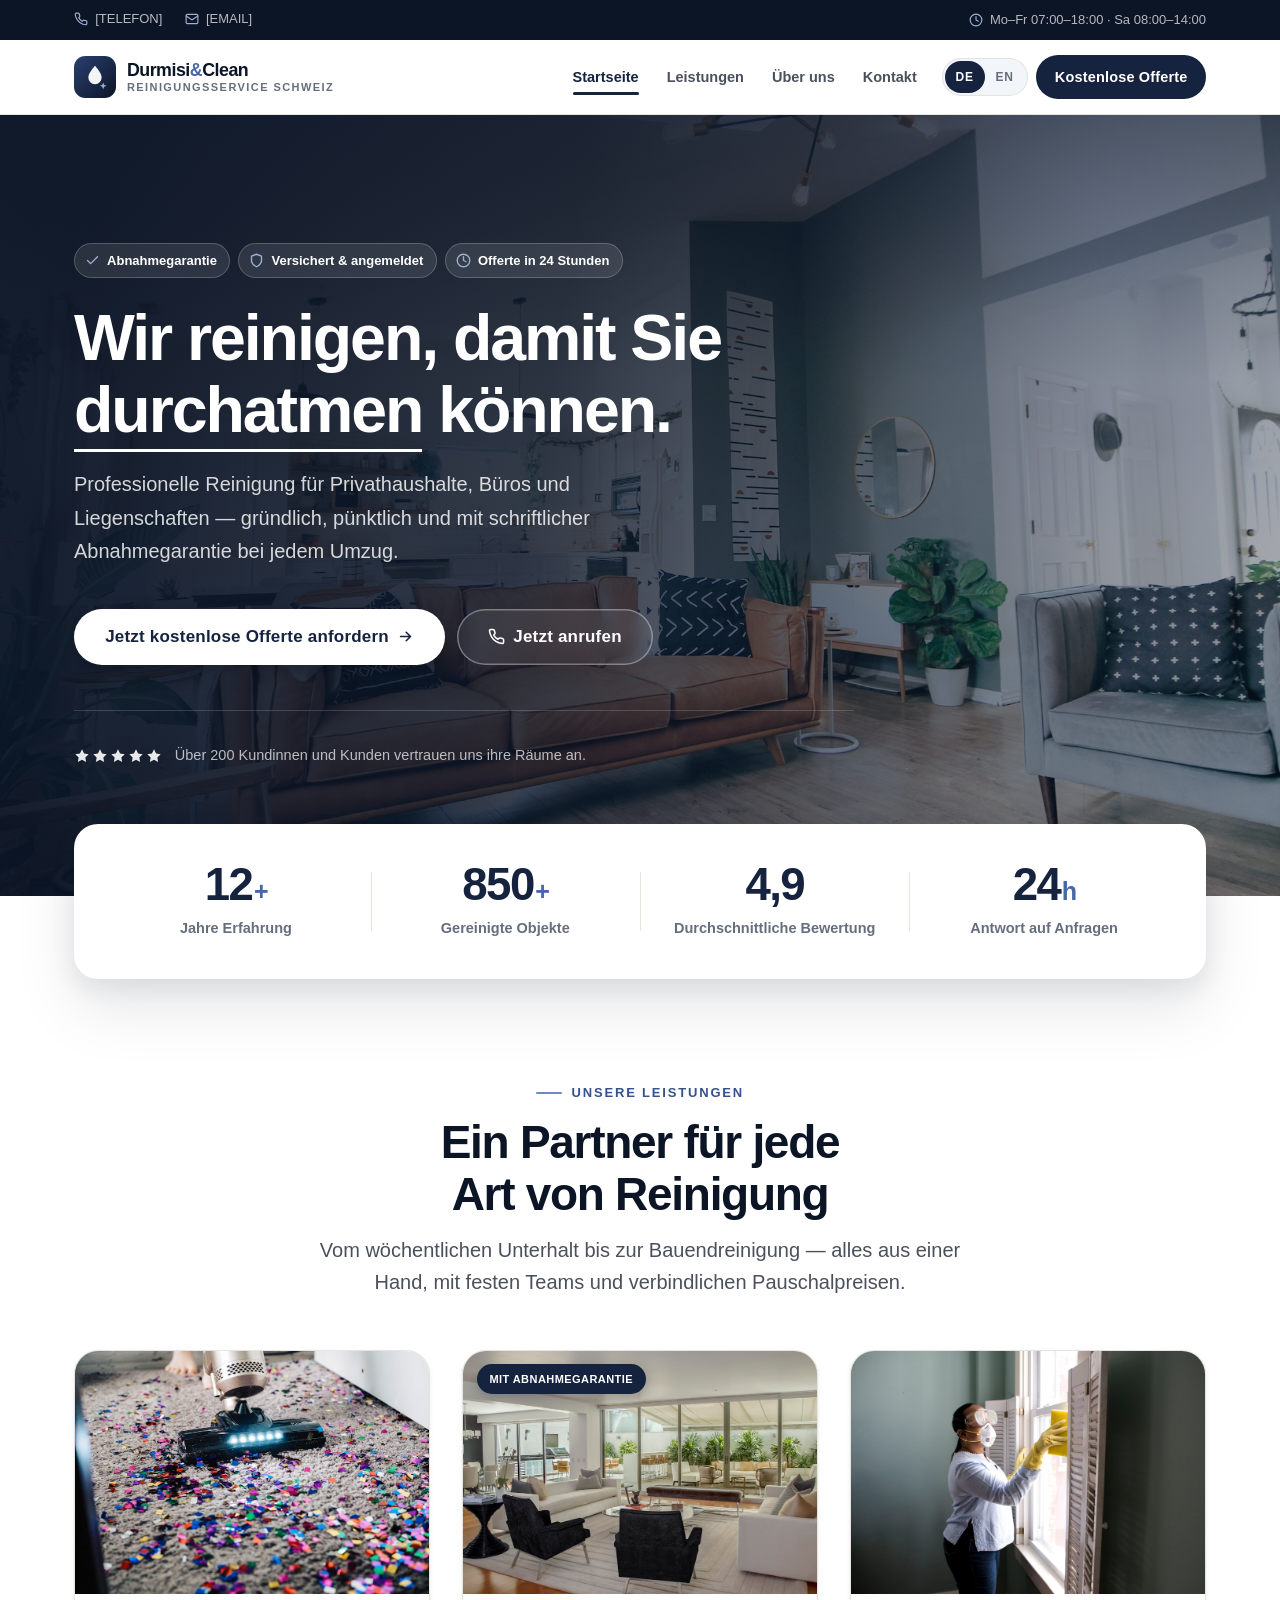
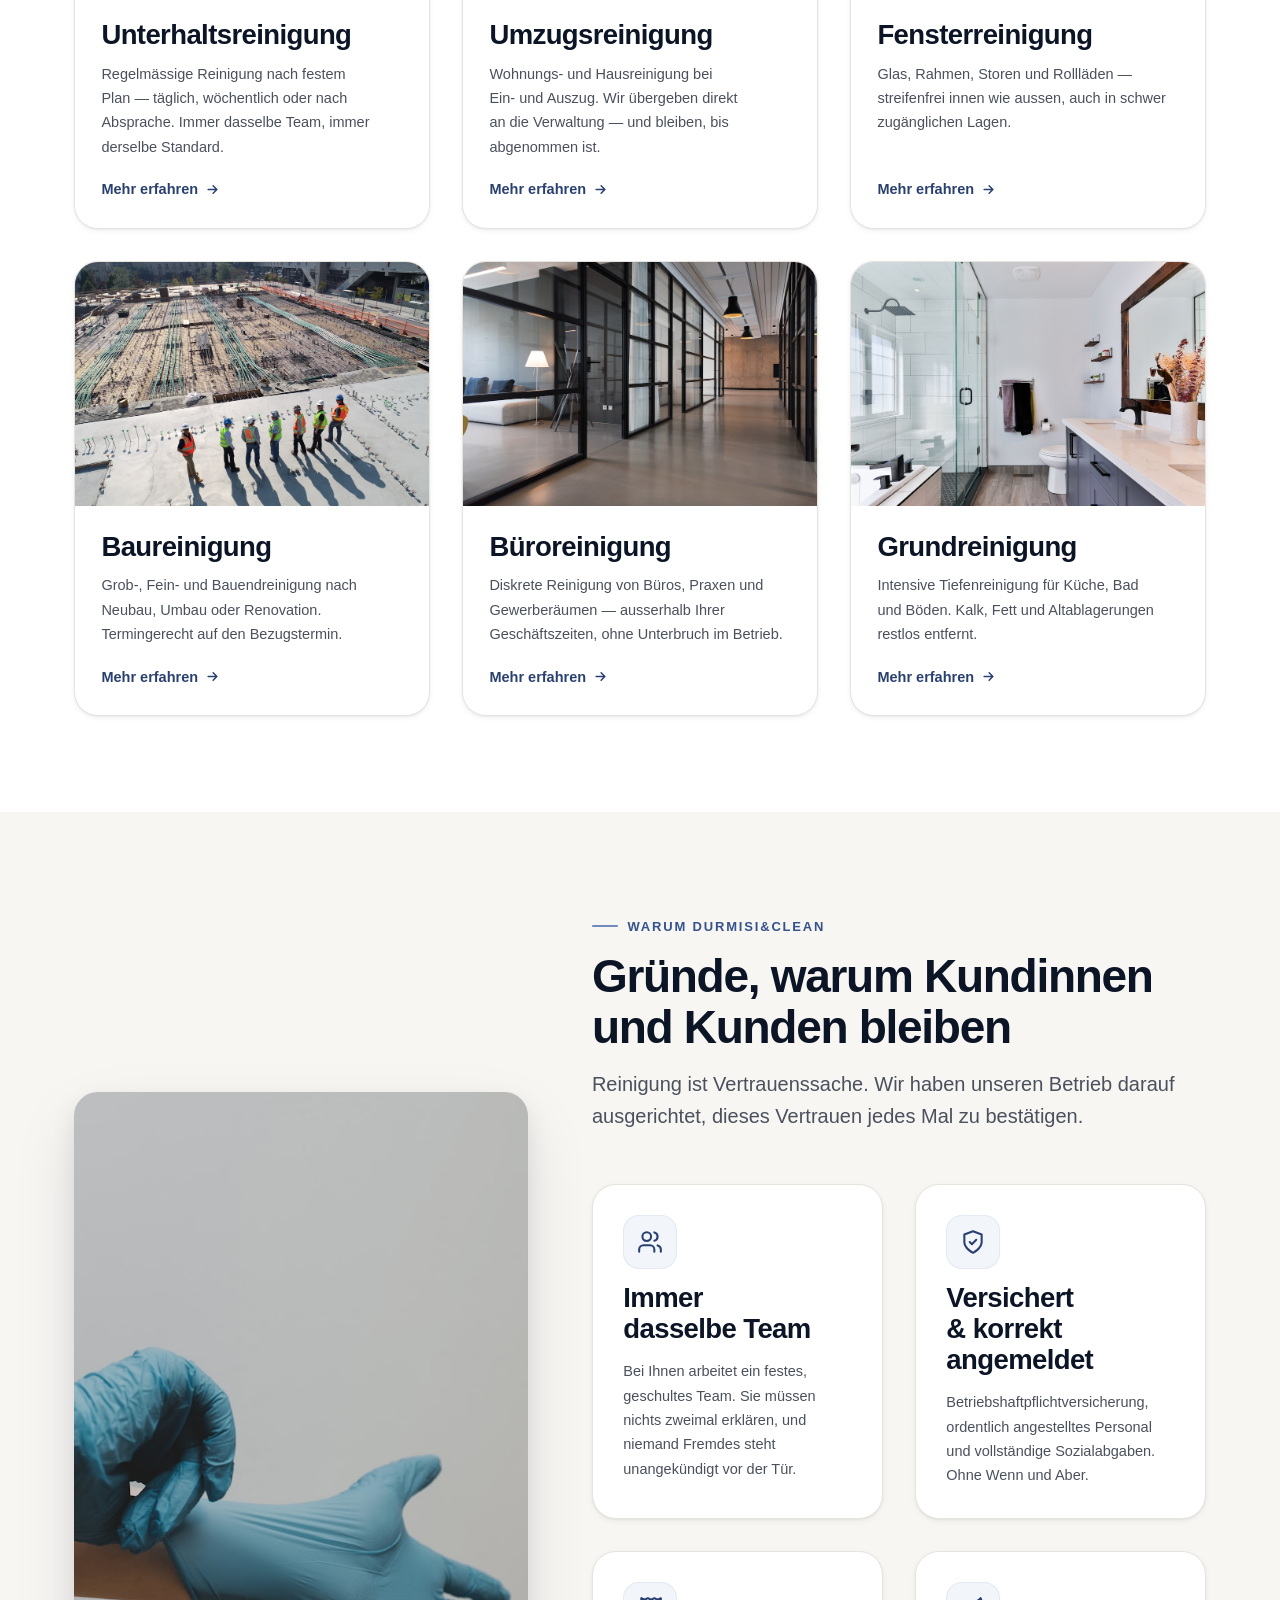
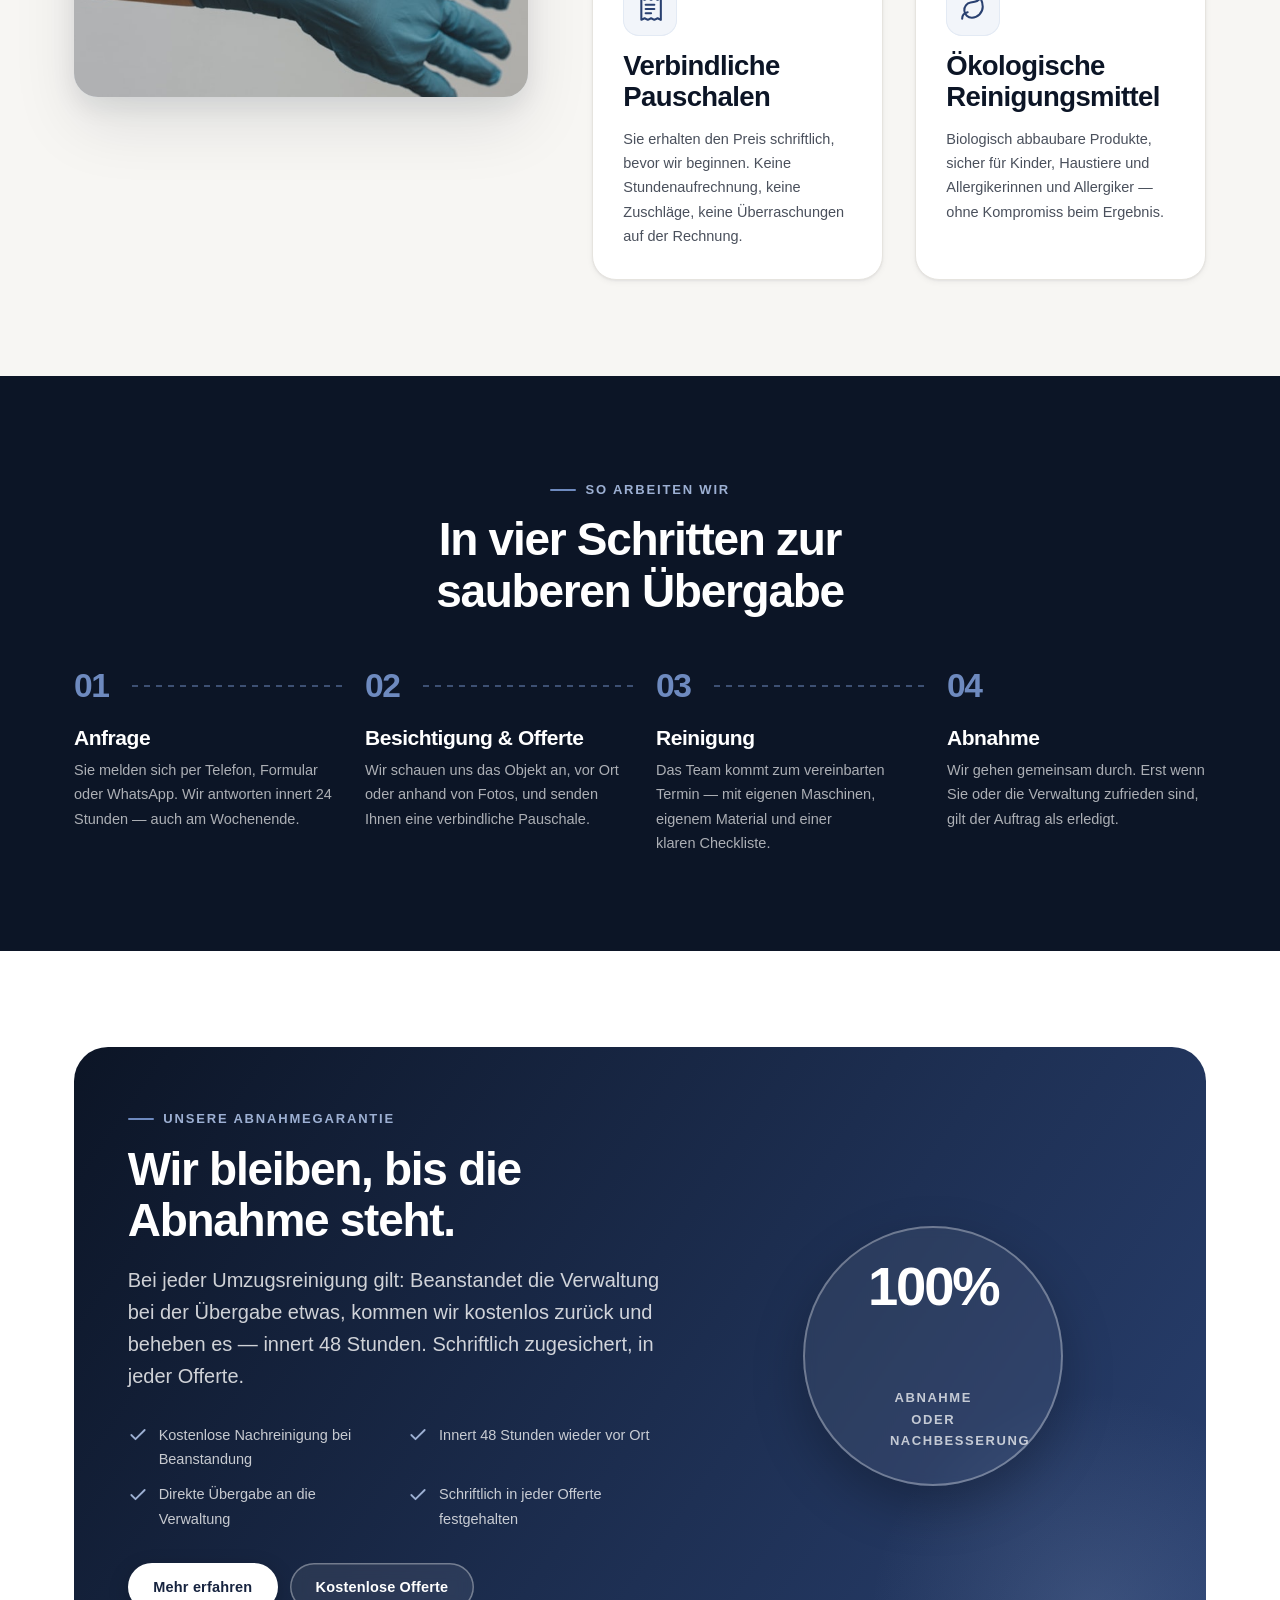
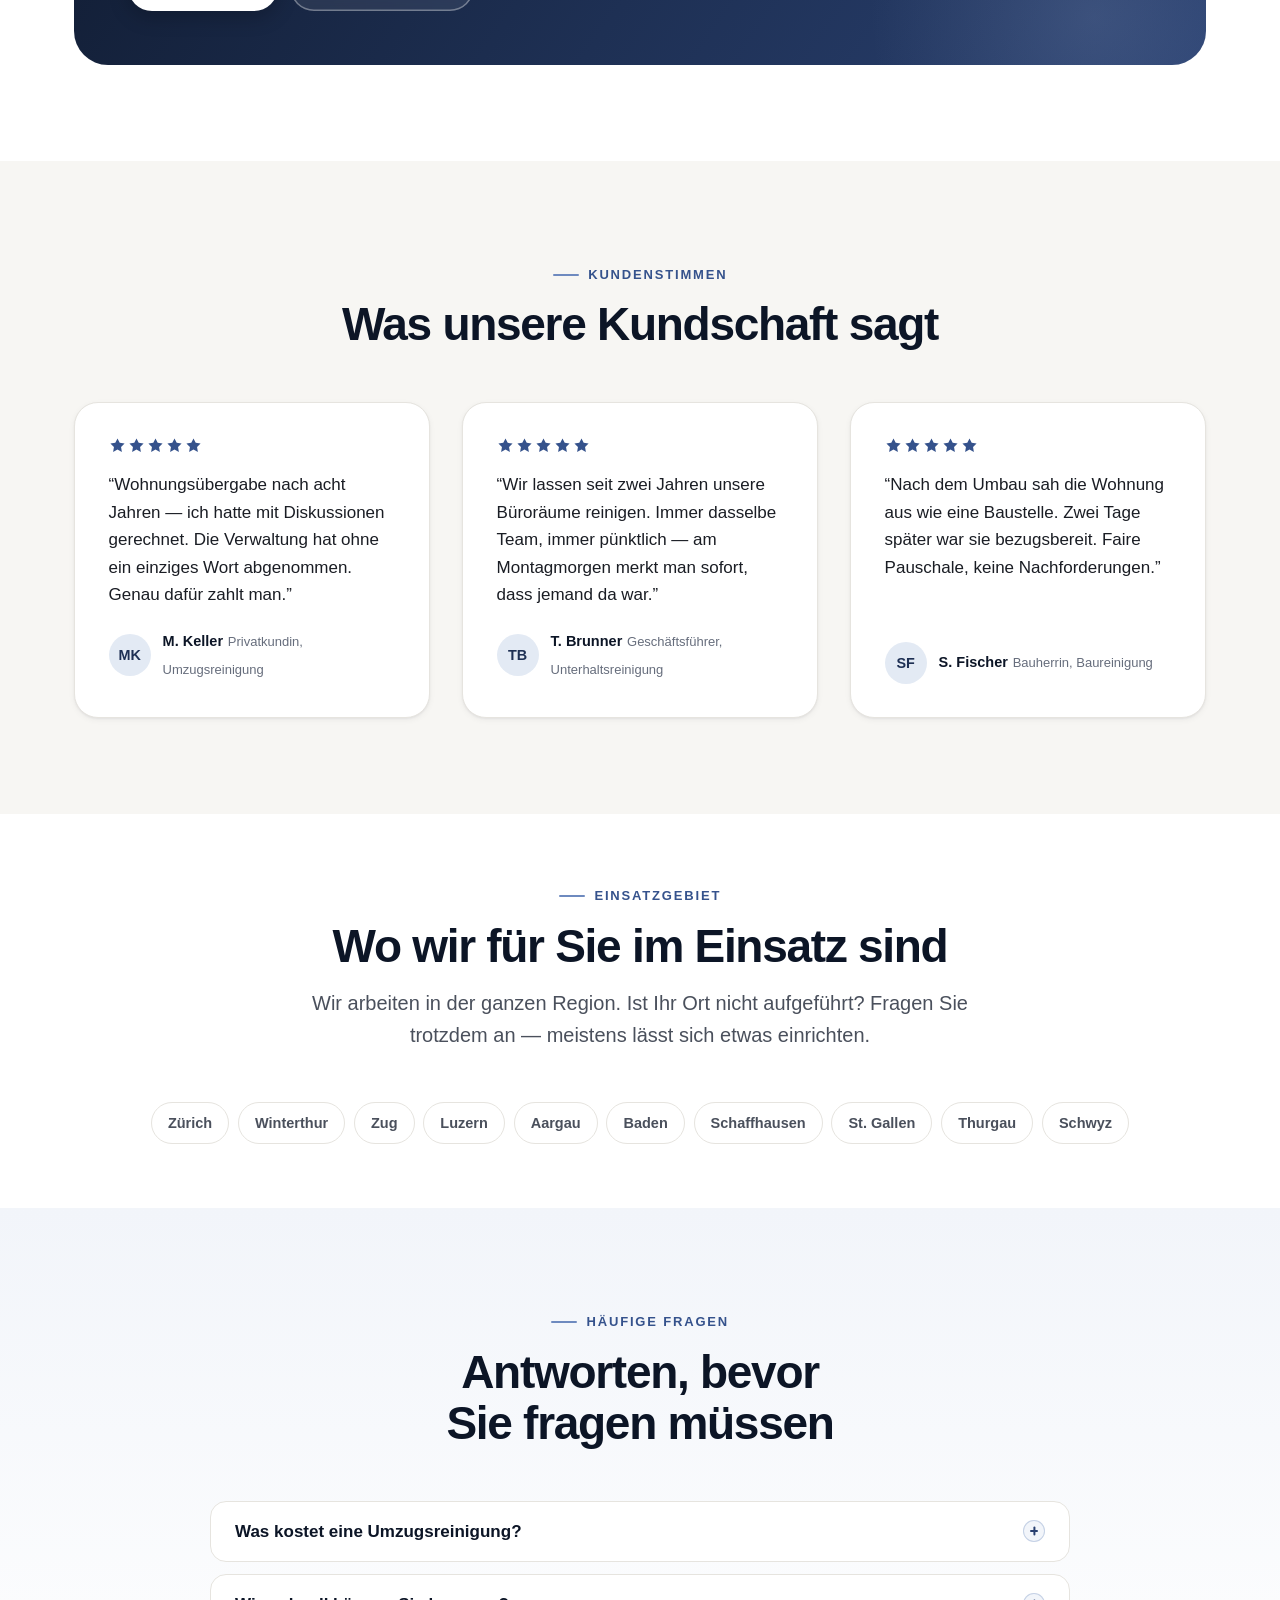
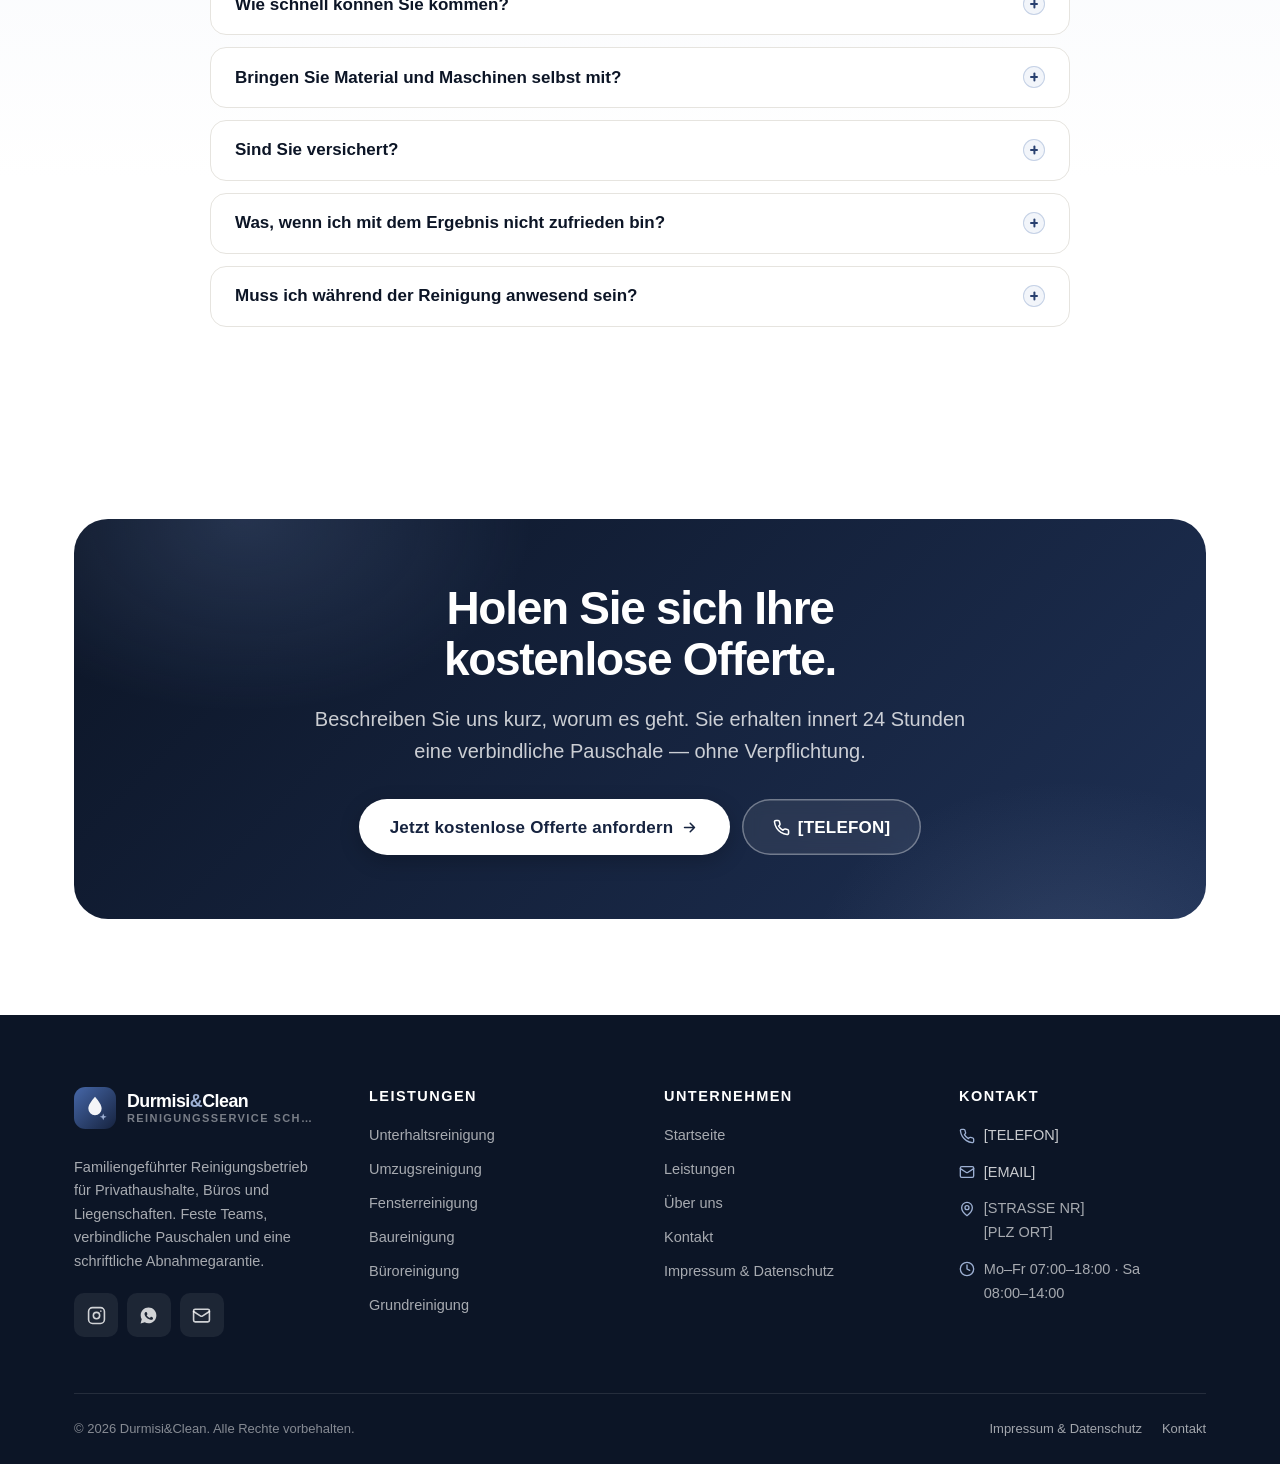
==== index.html @ 29cc1fb8 "Durmisi&Clean bilingual static website Five-page static site (DE/EN) for a Swiss cleaning company. P" ====
<!DOCTYPE html>
<html lang="de">
<head>
<meta charset="utf-8">
<meta name="viewport" content="width=device-width, initial-scale=1">
<title data-i18n="meta.home.title">Durmisi&amp;Clean — Professionelle Reinigung in der Schweiz</title>
<meta name="description" data-i18n-attr="content:meta.home.desc" content="Unterhaltsreinigung, Umzugsreinigung mit Abnahmegarantie, Fenster-, Bau-, Büro- und Grundreinigung. Kostenlose Offerte innert 24 Stunden.">
<meta name="theme-color" content="#0c1526">
<meta property="og:title" content="Durmisi&amp;Clean — Professionelle Reinigung in der Schweiz">
<meta property="og:description" content="Gründlich, pünktlich und mit schriftlicher Abnahmegarantie. Kostenlose Offerte innert 24 Stunden.">
<meta property="og:type" content="website">
<meta property="og:image" content="assets/img/hero.jpg">
<link rel="icon" href="assets/favicon.svg" type="image/svg+xml">
<link rel="stylesheet" href="css/style.css">
<script>
  /* Runs before first paint.
     1. Applies the stored language so EN visitors never see a flash of German.
     2. Arms the scroll-reveal animation. Both use a failsafe timer: if the
        scripts fail to load, the timer restores normal visible content rather
        than leaving the page blank. */
  try {
    var d = document.documentElement;
    if (localStorage.getItem('dc-lang') === 'en') {
      d.className += ' i18n-boot';
      setTimeout(function () { d.classList.remove('i18n-boot'); }, 1200);
    }
    d.className += ' js-reveal';
    setTimeout(function () { if (!window.__dcReveal) d.classList.remove('js-reveal'); }, 2500);
  } catch (e) {}
</script>
</head>
<body>

<a class="skip-link" href="#main">Zum Inhalt springen</a>

<!-- ==================== TOP BAR ==================== -->
<div class="topbar">
  <div class="container topbar__inner">
    <ul class="topbar__list">
      <li><a data-contact-href="phoneHref" href="tel:[TELEFON]">
        <svg viewBox="0 0 24 24" fill="none" stroke="currentColor" stroke-width="2" stroke-linecap="round" stroke-linejoin="round" aria-hidden="true"><path d="M22 16.92v3a2 2 0 0 1-2.18 2 19.79 19.79 0 0 1-8.63-3.07 19.5 19.5 0 0 1-6-6 19.79 19.79 0 0 1-3.07-8.67A2 2 0 0 1 4.11 2h3a2 2 0 0 1 2 1.72c.13.96.36 1.9.7 2.81a2 2 0 0 1-.45 2.11L8.09 9.91a16 16 0 0 0 6 6l1.27-1.27a2 2 0 0 1 2.11-.45c.9.34 1.85.57 2.81.7A2 2 0 0 1 22 16.92Z"/></svg>
        <span data-contact="phone">[TELEFON]</span></a></li>
      <li><a data-contact-href="emailHref" href="mailto:[EMAIL]">
        <svg viewBox="0 0 24 24" fill="none" stroke="currentColor" stroke-width="2" stroke-linecap="round" stroke-linejoin="round" aria-hidden="true"><rect x="2" y="4" width="20" height="16" rx="2"/><path d="m22 7-8.97 5.7a1.94 1.94 0 0 1-2.06 0L2 7"/></svg>
        <span data-contact="email">[EMAIL]</span></a></li>
    </ul>
    <p class="topbar__note">
      <svg viewBox="0 0 24 24" fill="none" stroke="currentColor" stroke-width="2" stroke-linecap="round" stroke-linejoin="round" aria-hidden="true"><circle cx="12" cy="12" r="10"/><path d="M12 6v6l4 2"/></svg>
      <span data-i18n="topbar.hours">Mo–Fr 07:00–18:00 · Sa 08:00–14:00</span>
    </p>
  </div>
</div>

<!-- ==================== HEADER ==================== -->
<header class="header">
  <div class="container header__inner">
    <a class="brand" href="index.html">
      <svg class="brand__mark" viewBox="0 0 48 48" fill="none" aria-hidden="true">
        <rect width="48" height="48" rx="13" fill="url(#mk-h)"/>
        <path d="M24 11c4.6 5.4 7.6 9.6 7.6 13.6A7.6 7.6 0 0 1 24 32.2a7.6 7.6 0 0 1-7.6-7.6C16.4 20.6 19.4 16.4 24 11Z" fill="#fff" fill-opacity=".95"/>
        <path d="m33.4 30.2 1.1 2.8 2.8 1.1-2.8 1.1-1.1 2.8-1.1-2.8-2.8-1.1 2.8-1.1 1.1-2.8Z" fill="#9DB0D3"/>
        <defs><linearGradient id="mk-h" x1="0" y1="0" x2="48" y2="48" gradientUnits="userSpaceOnUse"><stop stop-color="#294070"/><stop offset="1" stop-color="#0C1526"/></linearGradient></defs>
      </svg>
      <span class="brand__text">
        <span class="brand__name">Durmisi<em>&amp;</em>Clean</span>
        <span class="brand__tag" data-i18n="brand.tag">Reinigungsservice Schweiz</span>
      </span>
    </a>

    <div class="nav-shell">
    <nav class="nav" id="primary-nav" data-i18n-attr="aria-label:nav.menu" aria-label="Menü">
      <a class="nav__link" href="index.html" aria-current="page" data-i18n="nav.home">Startseite</a>
      <a class="nav__link" href="leistungen.html" data-i18n="nav.services">Leistungen</a>
      <a class="nav__link" href="ueber-uns.html" data-i18n="nav.about">Über uns</a>
      <a class="nav__link" href="kontakt.html" data-i18n="nav.contact">Kontakt</a>
      <a class="btn btn--accent nav__cta" href="kontakt.html" data-i18n="cta.quote">Kostenlose Offerte</a>
    </nav>
    </div>

    <div class="header__actions">
      <div class="lang" data-lang-toggle data-active="de" data-i18n-attr="aria-label:lang.switch" role="group" aria-label="Sprache wechseln">
        <span class="lang__thumb" aria-hidden="true"></span>
        <button class="lang__btn" type="button" data-lang="de" aria-pressed="true"  title="Deutsch">DE</button>
        <button class="lang__btn" type="button" data-lang="en" aria-pressed="false" title="English">EN</button>
      </div>

      <a class="btn btn--accent header__cta" href="kontakt.html" data-i18n="cta.quote">Kostenlose Offerte</a>

      <button class="nav-toggle" type="button" aria-expanded="false" aria-controls="primary-nav"
              data-i18n-attr="aria-label:nav.menu" aria-label="Menü">
        <span class="nav-toggle__bars" aria-hidden="true"><span></span><span></span><span></span></span>
      </button>
    </div>
  </div>
</header>
<div class="nav-scrim"></div>

<main id="main">

  <!-- ==================== HERO ==================== -->
  <section class="hero">
    <div class="hero__bg">
      <img src="assets/img/hero.jpg" width="1920" height="1280" alt="" fetchpriority="high">
    </div>
    <span class="hero__glow" aria-hidden="true"></span>
    <div class="container">
      <div class="hero__inner">
        <div class="hero__chips">
          <span class="chip">
            <svg viewBox="0 0 24 24" fill="none" stroke="currentColor" stroke-width="2.2" stroke-linecap="round" stroke-linejoin="round" aria-hidden="true"><path d="M20 6 9 17l-5-5"/></svg>
            <span data-i18n="hero.chip1">Abnahmegarantie</span>
          </span>
          <span class="chip">
            <svg viewBox="0 0 24 24" fill="none" stroke="currentColor" stroke-width="2.2" stroke-linecap="round" stroke-linejoin="round" aria-hidden="true"><path d="M12 22s8-4 8-10V5l-8-3-8 3v7c0 6 8 10 8 10Z"/></svg>
            <span data-i18n="hero.chip2">Versichert &amp; angemeldet</span>
          </span>
          <span class="chip">
            <svg viewBox="0 0 24 24" fill="none" stroke="currentColor" stroke-width="2.2" stroke-linecap="round" stroke-linejoin="round" aria-hidden="true"><circle cx="12" cy="12" r="10"/><path d="M12 6v6l4 2"/></svg>
            <span data-i18n="hero.chip3">Offerte in 24 Stunden</span>
          </span>
        </div>

        <h1 data-i18n="hero.title">Wir reinigen, damit Sie <span class="hl-underline">durchatmen</span> können.</h1>
        <p class="hero__sub" data-i18n="hero.sub">Professionelle Reinigung für Privathaushalte, Büros und Liegenschaften — gründlich, pünktlich und mit schriftlicher Abnahmegarantie bei jedem Umzug.</p>

        <div class="btn-row">
          <a class="btn btn--accent btn--lg" href="kontakt.html">
            <span data-i18n="cta.quoteLong">Jetzt kostenlose Offerte anfordern</span>
            <svg viewBox="0 0 24 24" fill="none" stroke="currentColor" stroke-width="2.2" stroke-linecap="round" stroke-linejoin="round" aria-hidden="true"><path d="M5 12h14m-6-6 6 6-6 6"/></svg>
          </a>
          <a class="btn btn--on-dark btn--lg" data-contact-href="phoneHref" href="tel:[TELEFON]">
            <svg viewBox="0 0 24 24" fill="none" stroke="currentColor" stroke-width="2.2" stroke-linecap="round" stroke-linejoin="round" aria-hidden="true"><path d="M22 16.92v3a2 2 0 0 1-2.18 2 19.79 19.79 0 0 1-8.63-3.07 19.5 19.5 0 0 1-6-6 19.79 19.79 0 0 1-3.07-8.67A2 2 0 0 1 4.11 2h3a2 2 0 0 1 2 1.72c.13.96.36 1.9.7 2.81a2 2 0 0 1-.45 2.11L8.09 9.91a16 16 0 0 0 6 6l1.27-1.27a2 2 0 0 1 2.11-.45c.9.34 1.85.57 2.81.7A2 2 0 0 1 22 16.92Z"/></svg>
            <span data-i18n="cta.callNow">Jetzt anrufen</span>
          </a>
        </div>

        <div class="hero__trust">
          <span class="stars" aria-hidden="true">
            <svg viewBox="0 0 24 24" fill="currentColor"><path d="m12 2 3.09 6.26L22 9.27l-5 4.87 1.18 6.88L12 17.77l-6.18 3.25L7 14.14l-5-4.87 6.91-1.01L12 2Z"/></svg>
            <svg viewBox="0 0 24 24" fill="currentColor"><path d="m12 2 3.09 6.26L22 9.27l-5 4.87 1.18 6.88L12 17.77l-6.18 3.25L7 14.14l-5-4.87 6.91-1.01L12 2Z"/></svg>
            <svg viewBox="0 0 24 24" fill="currentColor"><path d="m12 2 3.09 6.26L22 9.27l-5 4.87 1.18 6.88L12 17.77l-6.18 3.25L7 14.14l-5-4.87 6.91-1.01L12 2Z"/></svg>
            <svg viewBox="0 0 24 24" fill="currentColor"><path d="m12 2 3.09 6.26L22 9.27l-5 4.87 1.18 6.88L12 17.77l-6.18 3.25L7 14.14l-5-4.87 6.91-1.01L12 2Z"/></svg>
            <svg viewBox="0 0 24 24" fill="currentColor"><path d="m12 2 3.09 6.26L22 9.27l-5 4.87 1.18 6.88L12 17.77l-6.18 3.25L7 14.14l-5-4.87 6.91-1.01L12 2Z"/></svg>
          </span>
          <span data-i18n="hero.trust">Über 200 Kundinnen und Kunden vertrauen uns ihre Räume an.</span>
        </div>
      </div>
    </div>
  </section>

  <!-- ==================== KPIs ====================
       PLACEHOLDER FIGURES — replace 12 / 850 / 4.9 / 24 with your real numbers,
       or delete any KPI you cannot substantiate.
  -->
  <div class="container">
    <div class="kpis" data-reveal>
      <div class="kpi">
        <p class="kpi__num" data-count="12" data-suffix="+">12<small>+</small></p>
        <p class="kpi__label" data-i18n="kpi.years">Jahre Erfahrung</p>
      </div>
      <div class="kpi">
        <p class="kpi__num" data-count="850" data-suffix="+">850<small>+</small></p>
        <p class="kpi__label" data-i18n="kpi.objects">Gereinigte Objekte</p>
      </div>
      <div class="kpi">
        <p class="kpi__num" data-count="4.9" data-decimals="1">4,9</p>
        <p class="kpi__label" data-i18n="kpi.rating">Durchschnittliche Bewertung</p>
      </div>
      <div class="kpi">
        <p class="kpi__num" data-count="24" data-suffix="h">24<small>h</small></p>
        <p class="kpi__label" data-i18n="kpi.response">Antwort auf Anfragen</p>
      </div>
    </div>
  </div>

  <!-- ==================== SERVICES ==================== -->
  <section class="section" id="leistungen">
    <div class="container">
      <div class="section-head is-centered" data-reveal>
        <span class="eyebrow is-centered" data-i18n="services.eyebrow">Unsere Leistungen</span>
        <h2 data-i18n="services.title">Ein Partner für jede Art von Reinigung</h2>
        <p class="lead" data-i18n="services.sub">Vom wöchentlichen Unterhalt bis zur Bauendreinigung — alles aus einer Hand, mit festen Teams und verbindlichen Pauschalpreisen.</p>
      </div>

      <div class="grid grid--auto">

        <article class="card" data-reveal>
          <div class="card__media">
            <img src="assets/img/svc-unterhalt.jpg" width="900" height="675" loading="lazy"
                 data-i18n-attr="alt:svc.unterhalt.name" alt="Unterhaltsreinigung">
          </div>
          <div class="card__body">
            <h3 data-i18n="svc.unterhalt.name">Unterhaltsreinigung</h3>
            <p data-i18n="svc.unterhalt.short">Regelmässige Reinigung nach festem Plan — täglich, wöchentlich oder nach Absprache. Immer dasselbe Team, immer derselbe Standard.</p>
            <a class="link-arrow" href="leistungen.html#unterhaltsreinigung">
              <span data-i18n="cta.details">Mehr erfahren</span>
              <svg viewBox="0 0 24 24" fill="none" stroke="currentColor" stroke-width="2.4" stroke-linecap="round" stroke-linejoin="round" aria-hidden="true"><path d="M5 12h14m-6-6 6 6-6 6"/></svg>
            </a>
          </div>
        </article>

        <article class="card" data-reveal>
          <div class="card__media">
            <span class="card__badge" data-i18n="svc.umzug.badge">Mit Abnahmegarantie</span>
            <img src="assets/img/svc-umzug.jpg" width="900" height="675" loading="lazy"
                 data-i18n-attr="alt:svc.umzug.name" alt="Umzugsreinigung">
          </div>
          <div class="card__body">
            <h3 data-i18n="svc.umzug.name">Umzugsreinigung</h3>
            <p data-i18n="svc.umzug.short">Wohnungs- und Hausreinigung bei Ein- und Auszug. Wir übergeben direkt an die Verwaltung — und bleiben, bis abgenommen ist.</p>
            <a class="link-arrow" href="leistungen.html#umzugsreinigung">
              <span data-i18n="cta.details">Mehr erfahren</span>
              <svg viewBox="0 0 24 24" fill="none" stroke="currentColor" stroke-width="2.4" stroke-linecap="round" stroke-linejoin="round" aria-hidden="true"><path d="M5 12h14m-6-6 6 6-6 6"/></svg>
            </a>
          </div>
        </article>

        <article class="card" data-reveal>
          <div class="card__media">
            <img src="assets/img/svc-fenster.jpg" width="900" height="675" loading="lazy"
                 data-i18n-attr="alt:svc.fenster.name" alt="Fensterreinigung">
          </div>
          <div class="card__body">
            <h3 data-i18n="svc.fenster.name">Fensterreinigung</h3>
            <p data-i18n="svc.fenster.short">Glas, Rahmen, Storen und Rollläden — streifenfrei innen wie aussen, auch in schwer zugänglichen Lagen.</p>
            <a class="link-arrow" href="leistungen.html#fensterreinigung">
              <span data-i18n="cta.details">Mehr erfahren</span>
              <svg viewBox="0 0 24 24" fill="none" stroke="currentColor" stroke-width="2.4" stroke-linecap="round" stroke-linejoin="round" aria-hidden="true"><path d="M5 12h14m-6-6 6 6-6 6"/></svg>
            </a>
          </div>
        </article>

        <article class="card" data-reveal>
          <div class="card__media">
            <img src="assets/img/svc-bau.jpg" width="900" height="675" loading="lazy"
                 data-i18n-attr="alt:svc.bau.name" alt="Baureinigung">
          </div>
          <div class="card__body">
            <h3 data-i18n="svc.bau.name">Baureinigung</h3>
            <p data-i18n="svc.bau.short">Grob-, Fein- und Bauendreinigung nach Neubau, Umbau oder Renovation. Termingerecht auf den Bezugstermin.</p>
            <a class="link-arrow" href="leistungen.html#baureinigung">
              <span data-i18n="cta.details">Mehr erfahren</span>
              <svg viewBox="0 0 24 24" fill="none" stroke="currentColor" stroke-width="2.4" stroke-linecap="round" stroke-linejoin="round" aria-hidden="true"><path d="M5 12h14m-6-6 6 6-6 6"/></svg>
            </a>
          </div>
        </article>

        <article class="card" data-reveal>
          <div class="card__media">
            <img src="assets/img/svc-buero.jpg" width="900" height="675" loading="lazy"
                 data-i18n-attr="alt:svc.buero.name" alt="Büroreinigung">
          </div>
          <div class="card__body">
            <h3 data-i18n="svc.buero.name">Büroreinigung</h3>
            <p data-i18n="svc.buero.short">Diskrete Reinigung von Büros, Praxen und Gewerberäumen — ausserhalb Ihrer Geschäftszeiten, ohne Unterbruch im Betrieb.</p>
            <a class="link-arrow" href="leistungen.html#bueroreinigung">
              <span data-i18n="cta.details">Mehr erfahren</span>
              <svg viewBox="0 0 24 24" fill="none" stroke="currentColor" stroke-width="2.4" stroke-linecap="round" stroke-linejoin="round" aria-hidden="true"><path d="M5 12h14m-6-6 6 6-6 6"/></svg>
            </a>
          </div>
        </article>

        <article class="card" data-reveal>
          <div class="card__media">
            <img src="assets/img/svc-grund.jpg" width="900" height="675" loading="lazy"
                 data-i18n-attr="alt:svc.grund.name" alt="Grundreinigung">
          </div>
          <div class="card__body">
            <h3 data-i18n="svc.grund.name">Grundreinigung</h3>
            <p data-i18n="svc.grund.short">Intensive Tiefenreinigung für Küche, Bad und Böden. Kalk, Fett und Altablagerungen restlos entfernt.</p>
            <a class="link-arrow" href="leistungen.html#grundreinigung">
              <span data-i18n="cta.details">Mehr erfahren</span>
              <svg viewBox="0 0 24 24" fill="none" stroke="currentColor" stroke-width="2.4" stroke-linecap="round" stroke-linejoin="round" aria-hidden="true"><path d="M5 12h14m-6-6 6 6-6 6"/></svg>
            </a>
          </div>
        </article>

      </div>
    </div>
  </section>

  <!-- ==================== WHY US ==================== -->
  <section class="section section--sand">
    <div class="container">
      <div class="split split--wide-right">
        <div class="split__media media-stack is-first" data-reveal>
          <div class="media-frame media-frame--tall">
            <img src="assets/img/about.jpg" width="1200" height="900" loading="lazy" alt="">
          </div>
        </div>

        <div>
          <div class="section-head" data-reveal>
            <span class="eyebrow" data-i18n="why.eyebrow">Warum Durmisi&amp;Clean</span>
            <h2 data-i18n="why.title">Gründe, warum Kundinnen und Kunden bleiben</h2>
            <p class="lead" data-i18n="why.sub">Reinigung ist Vertrauenssache. Wir haben unseren Betrieb darauf ausgerichtet, dieses Vertrauen jedes Mal zu bestätigen.</p>
          </div>

          <div class="grid grid--auto-sm">
            <div class="feature" data-reveal>
              <span class="icon-badge">
                <svg viewBox="0 0 24 24" fill="none" stroke="currentColor" stroke-width="1.9" stroke-linecap="round" stroke-linejoin="round" aria-hidden="true"><path d="M16 21v-2a4 4 0 0 0-4-4H6a4 4 0 0 0-4 4v2"/><circle cx="9" cy="7" r="4"/><path d="M22 21v-2a4 4 0 0 0-3-3.87M16 3.13a4 4 0 0 1 0 7.75"/></svg>
              </span>
              <h3 data-i18n="why.1.title">Immer dasselbe Team</h3>
              <p data-i18n="why.1.text">Bei Ihnen arbeitet ein festes, geschultes Team. Sie müssen nichts zweimal erklären, und niemand Fremdes steht unangekündigt vor der Tür.</p>
            </div>

            <div class="feature" data-reveal>
              <span class="icon-badge">
                <svg viewBox="0 0 24 24" fill="none" stroke="currentColor" stroke-width="1.9" stroke-linecap="round" stroke-linejoin="round" aria-hidden="true"><path d="M12 22s8-4 8-10V5l-8-3-8 3v7c0 6 8 10 8 10Z"/><path d="m9 12 2 2 4-4"/></svg>
              </span>
              <h3 data-i18n="why.2.title">Versichert &amp; korrekt angemeldet</h3>
              <p data-i18n="why.2.text">Betriebshaftpflichtversicherung, ordentlich angestelltes Personal und vollständige Sozialabgaben. Ohne Wenn und Aber.</p>
            </div>

            <div class="feature" data-reveal>
              <span class="icon-badge">
                <svg viewBox="0 0 24 24" fill="none" stroke="currentColor" stroke-width="1.9" stroke-linecap="round" stroke-linejoin="round" aria-hidden="true"><path d="M4 2v20l3-1.5L10 22l3-1.5L16 22l3-1.5L22 22V2l-3 1.5L16 2l-3 1.5L10 2 7 3.5 4 2Z"/><path d="M8 8h8M8 12h8M8 16h5"/></svg>
              </span>
              <h3 data-i18n="why.3.title">Verbindliche Pauschalen</h3>
              <p data-i18n="why.3.text">Sie erhalten den Preis schriftlich, bevor wir beginnen. Keine Stundenaufrechnung, keine Zuschläge, keine Überraschungen auf der Rechnung.</p>
            </div>

            <div class="feature" data-reveal>
              <span class="icon-badge">
                <svg viewBox="0 0 24 24" fill="none" stroke="currentColor" stroke-width="1.9" stroke-linecap="round" stroke-linejoin="round" aria-hidden="true"><path d="M11 20A7 7 0 0 1 9.8 6.1C15.5 5 17 4.48 19 2c1 2 2 4.18 2 8 0 5.5-4.78 10-10 10Z"/><path d="M2 21c0-3 1.85-5.36 5.08-6"/></svg>
              </span>
              <h3 data-i18n="why.4.title">Ökologische Reinigungsmittel</h3>
              <p data-i18n="why.4.text">Biologisch abbaubare Produkte, sicher für Kinder, Haustiere und Allergikerinnen und Allergiker — ohne Kompromiss beim Ergebnis.</p>
            </div>
          </div>
        </div>
      </div>
    </div>
  </section>

  <!-- ==================== PROCESS ==================== -->
  <section class="section section--dark">
    <div class="container">
      <div class="section-head is-centered" data-reveal>
        <span class="eyebrow on-dark is-centered" data-i18n="process.eyebrow">So arbeiten wir</span>
        <h2 data-i18n="process.title">In vier Schritten zur sauberen Übergabe</h2>
      </div>

      <div class="steps">
        <div class="step" data-reveal>
          <h3 data-i18n="process.1.title">Anfrage</h3>
          <p data-i18n="process.1.text">Sie melden sich per Telefon, Formular oder WhatsApp. Wir antworten innert 24 Stunden — auch am Wochenende.</p>
        </div>
        <div class="step" data-reveal>
          <h3 data-i18n="process.2.title">Besichtigung &amp; Offerte</h3>
          <p data-i18n="process.2.text">Wir schauen uns das Objekt an, vor Ort oder anhand von Fotos, und senden Ihnen eine verbindliche Pauschale.</p>
        </div>
        <div class="step" data-reveal>
          <h3 data-i18n="process.3.title">Reinigung</h3>
          <p data-i18n="process.3.text">Das Team kommt zum vereinbarten Termin — mit eigenen Maschinen, eigenem Material und einer klaren Checkliste.</p>
        </div>
        <div class="step" data-reveal>
          <h3 data-i18n="process.4.title">Abnahme</h3>
          <p data-i18n="process.4.text">Wir gehen gemeinsam durch. Erst wenn Sie oder die Verwaltung zufrieden sind, gilt der Auftrag als erledigt.</p>
        </div>
      </div>
    </div>
  </section>

  <!-- ==================== GUARANTEE ==================== -->
  <section class="section">
    <div class="container">
      <div class="guarantee" data-reveal>
        <div class="guarantee__inner">
          <div>
            <span class="eyebrow on-dark" data-i18n="guar.eyebrow">Unsere Abnahmegarantie</span>
            <h2 data-i18n="guar.title">Wir bleiben, bis die Abnahme steht.</h2>
            <p class="lead on-dark" style="margin-top:1.1rem" data-i18n="guar.text">Bei jeder Umzugsreinigung gilt: Beanstandet die Verwaltung bei der Übergabe etwas, kommen wir kostenlos zurück und beheben es — innert 48 Stunden. Schriftlich zugesichert, in jeder Offerte.</p>

            <ul class="checks checks--cols on-dark" style="margin-top:1.9rem">
              <li><svg viewBox="0 0 24 24" fill="none" stroke="currentColor" stroke-width="2.2" stroke-linecap="round" stroke-linejoin="round" aria-hidden="true"><path d="M20 6 9 17l-5-5"/></svg><span data-i18n="guar.b1">Kostenlose Nachreinigung bei Beanstandung</span></li>
              <li><svg viewBox="0 0 24 24" fill="none" stroke="currentColor" stroke-width="2.2" stroke-linecap="round" stroke-linejoin="round" aria-hidden="true"><path d="M20 6 9 17l-5-5"/></svg><span data-i18n="guar.b2">Innert 48 Stunden wieder vor Ort</span></li>
              <li><svg viewBox="0 0 24 24" fill="none" stroke="currentColor" stroke-width="2.2" stroke-linecap="round" stroke-linejoin="round" aria-hidden="true"><path d="M20 6 9 17l-5-5"/></svg><span data-i18n="guar.b3">Direkte Übergabe an die Verwaltung</span></li>
              <li><svg viewBox="0 0 24 24" fill="none" stroke="currentColor" stroke-width="2.2" stroke-linecap="round" stroke-linejoin="round" aria-hidden="true"><path d="M20 6 9 17l-5-5"/></svg><span data-i18n="guar.b4">Schriftlich in jeder Offerte festgehalten</span></li>
            </ul>

            <div class="btn-row" style="margin-top:2rem">
              <a class="btn btn--accent" href="leistungen.html#umzugsreinigung" data-i18n="cta.details">Mehr erfahren</a>
              <a class="btn btn--on-dark" href="kontakt.html" data-i18n="cta.quote">Kostenlose Offerte</a>
            </div>
          </div>

          <div class="guarantee__seal" aria-hidden="true">
            <strong>100%</strong>
            <span data-i18n="guar.seal">Abnahme oder Nachbesserung</span>
          </div>
        </div>
      </div>
    </div>
  </section>

  <!-- ==================== TESTIMONIALS ====================
       PLACEHOLDER REVIEWS — these are examples written for layout purposes.
       Replace them with real, attributable customer feedback before publishing.
  -->
  <section class="section section--sand">
    <div class="container">
      <div class="section-head is-centered" data-reveal>
        <span class="eyebrow is-centered" data-i18n="test.eyebrow">Kundenstimmen</span>
        <h2 data-i18n="test.title">Was unsere Kundschaft sagt</h2>
      </div>

      <div class="grid grid--auto">
        <article class="quote" data-reveal>
          <span class="quote__stars" aria-label="5/5">
            <svg viewBox="0 0 24 24" fill="currentColor" aria-hidden="true"><path d="m12 2 3.09 6.26L22 9.27l-5 4.87 1.18 6.88L12 17.77l-6.18 3.25L7 14.14l-5-4.87 6.91-1.01L12 2Z"/></svg>
            <svg viewBox="0 0 24 24" fill="currentColor" aria-hidden="true"><path d="m12 2 3.09 6.26L22 9.27l-5 4.87 1.18 6.88L12 17.77l-6.18 3.25L7 14.14l-5-4.87 6.91-1.01L12 2Z"/></svg>
            <svg viewBox="0 0 24 24" fill="currentColor" aria-hidden="true"><path d="m12 2 3.09 6.26L22 9.27l-5 4.87 1.18 6.88L12 17.77l-6.18 3.25L7 14.14l-5-4.87 6.91-1.01L12 2Z"/></svg>
            <svg viewBox="0 0 24 24" fill="currentColor" aria-hidden="true"><path d="m12 2 3.09 6.26L22 9.27l-5 4.87 1.18 6.88L12 17.77l-6.18 3.25L7 14.14l-5-4.87 6.91-1.01L12 2Z"/></svg>
            <svg viewBox="0 0 24 24" fill="currentColor" aria-hidden="true"><path d="m12 2 3.09 6.26L22 9.27l-5 4.87 1.18 6.88L12 17.77l-6.18 3.25L7 14.14l-5-4.87 6.91-1.01L12 2Z"/></svg>
          </span>
          <blockquote data-i18n="test.1.quote">Wohnungsübergabe nach acht Jahren — ich hatte mit Diskussionen gerechnet. Die Verwaltung hat ohne ein einziges Wort abgenommen. Genau dafür zahlt man.</blockquote>
          <div class="quote__by">
            <span class="quote__avatar" aria-hidden="true">MK</span>
            <span>
              <span class="quote__name" data-i18n="test.1.name">M. Keller</span>
              <span class="quote__meta" data-i18n="test.1.meta">Privatkundin, Umzugsreinigung</span>
            </span>
          </div>
        </article>

        <article class="quote" data-reveal>
          <span class="quote__stars" aria-label="5/5">
            <svg viewBox="0 0 24 24" fill="currentColor" aria-hidden="true"><path d="m12 2 3.09 6.26L22 9.27l-5 4.87 1.18 6.88L12 17.77l-6.18 3.25L7 14.14l-5-4.87 6.91-1.01L12 2Z"/></svg>
            <svg viewBox="0 0 24 24" fill="currentColor" aria-hidden="true"><path d="m12 2 3.09 6.26L22 9.27l-5 4.87 1.18 6.88L12 17.77l-6.18 3.25L7 14.14l-5-4.87 6.91-1.01L12 2Z"/></svg>
            <svg viewBox="0 0 24 24" fill="currentColor" aria-hidden="true"><path d="m12 2 3.09 6.26L22 9.27l-5 4.87 1.18 6.88L12 17.77l-6.18 3.25L7 14.14l-5-4.87 6.91-1.01L12 2Z"/></svg>
            <svg viewBox="0 0 24 24" fill="currentColor" aria-hidden="true"><path d="m12 2 3.09 6.26L22 9.27l-5 4.87 1.18 6.88L12 17.77l-6.18 3.25L7 14.14l-5-4.87 6.91-1.01L12 2Z"/></svg>
            <svg viewBox="0 0 24 24" fill="currentColor" aria-hidden="true"><path d="m12 2 3.09 6.26L22 9.27l-5 4.87 1.18 6.88L12 17.77l-6.18 3.25L7 14.14l-5-4.87 6.91-1.01L12 2Z"/></svg>
          </span>
          <blockquote data-i18n="test.2.quote">Wir lassen seit zwei Jahren unsere Büroräume reinigen. Immer dasselbe Team, immer pünktlich — am Montagmorgen merkt man sofort, dass jemand da war.</blockquote>
          <div class="quote__by">
            <span class="quote__avatar" aria-hidden="true">TB</span>
            <span>
              <span class="quote__name" data-i18n="test.2.name">T. Brunner</span>
              <span class="quote__meta" data-i18n="test.2.meta">Geschäftsführer, Unterhaltsreinigung</span>
            </span>
          </div>
        </article>

        <article class="quote" data-reveal>
          <span class="quote__stars" aria-label="5/5">
            <svg viewBox="0 0 24 24" fill="currentColor" aria-hidden="true"><path d="m12 2 3.09 6.26L22 9.27l-5 4.87 1.18 6.88L12 17.77l-6.18 3.25L7 14.14l-5-4.87 6.91-1.01L12 2Z"/></svg>
            <svg viewBox="0 0 24 24" fill="currentColor" aria-hidden="true"><path d="m12 2 3.09 6.26L22 9.27l-5 4.87 1.18 6.88L12 17.77l-6.18 3.25L7 14.14l-5-4.87 6.91-1.01L12 2Z"/></svg>
            <svg viewBox="0 0 24 24" fill="currentColor" aria-hidden="true"><path d="m12 2 3.09 6.26L22 9.27l-5 4.87 1.18 6.88L12 17.77l-6.18 3.25L7 14.14l-5-4.87 6.91-1.01L12 2Z"/></svg>
            <svg viewBox="0 0 24 24" fill="currentColor" aria-hidden="true"><path d="m12 2 3.09 6.26L22 9.27l-5 4.87 1.18 6.88L12 17.77l-6.18 3.25L7 14.14l-5-4.87 6.91-1.01L12 2Z"/></svg>
            <svg viewBox="0 0 24 24" fill="currentColor" aria-hidden="true"><path d="m12 2 3.09 6.26L22 9.27l-5 4.87 1.18 6.88L12 17.77l-6.18 3.25L7 14.14l-5-4.87 6.91-1.01L12 2Z"/></svg>
          </span>
          <blockquote data-i18n="test.3.quote">Nach dem Umbau sah die Wohnung aus wie eine Baustelle. Zwei Tage später war sie bezugsbereit. Faire Pauschale, keine Nachforderungen.</blockquote>
          <div class="quote__by">
            <span class="quote__avatar" aria-hidden="true">SF</span>
            <span>
              <span class="quote__name" data-i18n="test.3.name">S. Fischer</span>
              <span class="quote__meta" data-i18n="test.3.meta">Bauherrin, Baureinigung</span>
            </span>
          </div>
        </article>
      </div>
    </div>
  </section>

  <!-- ==================== SERVICE AREA ====================
       PLACEHOLDER LOCATIONS — replace with the towns you actually serve.
  -->
  <section class="section section--tight">
    <div class="container">
      <div class="section-head is-centered" data-reveal>
        <span class="eyebrow is-centered" data-i18n="areas.eyebrow">Einsatzgebiet</span>
        <h2 data-i18n="areas.title">Wo wir für Sie im Einsatz sind</h2>
        <p class="lead" data-i18n="areas.sub">Wir arbeiten in der ganzen Region. Ist Ihr Ort nicht aufgeführt? Fragen Sie trotzdem an — meistens lässt sich etwas einrichten.</p>
      </div>
      <div class="areas" style="justify-content:center" data-reveal>
        <span class="area">Zürich</span>
        <span class="area">Winterthur</span>
        <span class="area">Zug</span>
        <span class="area">Luzern</span>
        <span class="area">Aargau</span>
        <span class="area">Baden</span>
        <span class="area">Schaffhausen</span>
        <span class="area">St. Gallen</span>
        <span class="area">Thurgau</span>
        <span class="area">Schwyz</span>
      </div>
    </div>
  </section>

  <!-- ==================== FAQ ==================== -->
  <section class="section section--mist">
    <div class="container">
      <div class="section-head is-centered" data-reveal>
        <span class="eyebrow is-centered" data-i18n="faq.eyebrow">Häufige Fragen</span>
        <h2 data-i18n="faq.title">Antworten, bevor Sie fragen müssen</h2>
      </div>

      <div class="faq">
        <div class="faq__item" data-reveal>
          <button class="faq__q" type="button" aria-expanded="false" aria-controls="faq-a1" id="faq-q1">
            <span data-i18n="faq.1.q">Was kostet eine Umzugsreinigung?</span>
            <span class="faq__icon" aria-hidden="true"></span>
          </button>
          <div class="faq__a" id="faq-a1" role="region" aria-labelledby="faq-q1" aria-hidden="true"><div>
            <p data-i18n="faq.1.a">Der Preis richtet sich nach Grösse und Zustand des Objekts sowie danach, ob Fenster, Storen und Balkon dazugehören. Sie erhalten vor dem Start immer eine verbindliche Pauschale — kostenlos und unverbindlich. Richtwerte für Ihre Wohnungsgrösse nennen wir Ihnen gerne direkt am Telefon.</p>
          </div></div>
        </div>

        <div class="faq__item" data-reveal>
          <button class="faq__q" type="button" aria-expanded="false" aria-controls="faq-a2" id="faq-q2">
            <span data-i18n="faq.2.q">Wie schnell können Sie kommen?</span>
            <span class="faq__icon" aria-hidden="true"></span>
          </button>
          <div class="faq__a" id="faq-a2" role="region" aria-labelledby="faq-q2" aria-hidden="true"><div>
            <p data-i18n="faq.2.a">Unterhaltsreinigungen starten wir in der Regel innert einer Woche. Umzugsreinigungen planen wir idealerweise zwei bis drei Wochen im Voraus. Kurzfristige Termine sind auf Anfrage oft möglich — fragen Sie einfach nach.</p>
          </div></div>
        </div>

        <div class="faq__item" data-reveal>
          <button class="faq__q" type="button" aria-expanded="false" aria-controls="faq-a3" id="faq-q3">
            <span data-i18n="faq.3.q">Bringen Sie Material und Maschinen selbst mit?</span>
            <span class="faq__icon" aria-hidden="true"></span>
          </button>
          <div class="faq__a" id="faq-a3" role="region" aria-labelledby="faq-q3" aria-hidden="true"><div>
            <p data-i18n="faq.3.a">Ja, vollständig. Reinigungsmittel, Maschinen und Verbrauchsmaterial sind im Preis enthalten, sofern nichts anderes vereinbart wurde. Sie müssen nichts bereitstellen.</p>
          </div></div>
        </div>

        <div class="faq__item" data-reveal>
          <button class="faq__q" type="button" aria-expanded="false" aria-controls="faq-a4" id="faq-q4">
            <span data-i18n="faq.4.q">Sind Sie versichert?</span>
            <span class="faq__icon" aria-hidden="true"></span>
          </button>
          <div class="faq__a" id="faq-a4" role="region" aria-labelledby="faq-q4" aria-hidden="true"><div>
            <p data-i18n="faq.4.a">Ja. Wir verfügen über eine Betriebshaftpflichtversicherung. Sämtliche Mitarbeitenden sind ordentlich angestellt, unfallversichert und über uns sozialversichert.</p>
          </div></div>
        </div>

        <div class="faq__item" data-reveal>
          <button class="faq__q" type="button" aria-expanded="false" aria-controls="faq-a5" id="faq-q5">
            <span data-i18n="faq.5.q">Was, wenn ich mit dem Ergebnis nicht zufrieden bin?</span>
            <span class="faq__icon" aria-hidden="true"></span>
          </button>
          <div class="faq__a" id="faq-a5" role="region" aria-labelledby="faq-q5" aria-hidden="true"><div>
            <p data-i18n="faq.5.a">Melden Sie sich innert 48 Stunden nach der Reinigung. Wir kommen zurück und reinigen die beanstandeten Stellen kostenlos nach. Bei Umzugsreinigungen gilt zusätzlich unsere Abnahmegarantie.</p>
          </div></div>
        </div>

        <div class="faq__item" data-reveal>
          <button class="faq__q" type="button" aria-expanded="false" aria-controls="faq-a6" id="faq-q6">
            <span data-i18n="faq.6.q">Muss ich während der Reinigung anwesend sein?</span>
            <span class="faq__icon" aria-hidden="true"></span>
          </button>
          <div class="faq__a" id="faq-a6" role="region" aria-labelledby="faq-q6" aria-hidden="true"><div>
            <p data-i18n="faq.6.a">Nein. Viele Kundinnen und Kunden übergeben uns einen Schlüssel. Wir dokumentieren jede Schlüsselübergabe schriftlich und bewahren Schlüssel gesichert auf.</p>
          </div></div>
        </div>
      </div>
    </div>
  </section>

  <!-- ==================== FINAL CTA ==================== -->
  <section class="section">
    <div class="container">
      <div class="ctaband" data-reveal>
        <h2 data-i18n="final.title">Holen Sie sich Ihre kostenlose Offerte.</h2>
        <p class="lead" data-i18n="final.sub">Beschreiben Sie uns kurz, worum es geht. Sie erhalten innert 24 Stunden eine verbindliche Pauschale — ohne Verpflichtung.</p>
        <div class="btn-row">
          <a class="btn btn--accent btn--lg" href="kontakt.html">
            <span data-i18n="cta.quoteLong">Jetzt kostenlose Offerte anfordern</span>
            <svg viewBox="0 0 24 24" fill="none" stroke="currentColor" stroke-width="2.2" stroke-linecap="round" stroke-linejoin="round" aria-hidden="true"><path d="M5 12h14m-6-6 6 6-6 6"/></svg>
          </a>
          <a class="btn btn--on-dark btn--lg" data-contact-href="phoneHref" href="tel:[TELEFON]">
            <svg viewBox="0 0 24 24" fill="none" stroke="currentColor" stroke-width="2.2" stroke-linecap="round" stroke-linejoin="round" aria-hidden="true"><path d="M22 16.92v3a2 2 0 0 1-2.18 2 19.79 19.79 0 0 1-8.63-3.07 19.5 19.5 0 0 1-6-6 19.79 19.79 0 0 1-3.07-8.67A2 2 0 0 1 4.11 2h3a2 2 0 0 1 2 1.72c.13.96.36 1.9.7 2.81a2 2 0 0 1-.45 2.11L8.09 9.91a16 16 0 0 0 6 6l1.27-1.27a2 2 0 0 1 2.11-.45c.9.34 1.85.57 2.81.7A2 2 0 0 1 22 16.92Z"/></svg>
            <span data-contact="phone">[TELEFON]</span>
          </a>
        </div>
      </div>
    </div>
  </section>

</main>

<!-- ==================== FOOTER ==================== -->
<footer class="footer">
  <div class="container">
    <div class="footer__grid">
      <div class="footer__brand">
        <a class="brand" href="index.html">
          <svg class="brand__mark" viewBox="0 0 48 48" fill="none" aria-hidden="true">
            <rect width="48" height="48" rx="13" fill="url(#mk-f)"/>
            <path d="M24 11c4.6 5.4 7.6 9.6 7.6 13.6A7.6 7.6 0 0 1 24 32.2a7.6 7.6 0 0 1-7.6-7.6C16.4 20.6 19.4 16.4 24 11Z" fill="#fff" fill-opacity=".95"/>
            <path d="m33.4 30.2 1.1 2.8 2.8 1.1-2.8 1.1-1.1 2.8-1.1-2.8-2.8-1.1 2.8-1.1 1.1-2.8Z" fill="#9DB0D3"/>
            <defs><linearGradient id="mk-f" x1="0" y1="0" x2="48" y2="48" gradientUnits="userSpaceOnUse"><stop stop-color="#4667A8"/><stop offset="1" stop-color="#16233F"/></linearGradient></defs>
          </svg>
          <span class="brand__text">
            <span class="brand__name">Durmisi<em>&amp;</em>Clean</span>
            <span class="brand__tag" data-i18n="brand.tag">Reinigungsservice Schweiz</span>
          </span>
        </a>
        <p data-i18n="ft.about">Familiengeführter Reinigungsbetrieb für Privathaushalte, Büros und Liegenschaften. Feste Teams, verbindliche Pauschalen und eine schriftliche Abnahmegarantie.</p>
        <div class="socials">
          <a data-contact-href="instagram" href="#" aria-label="Instagram" rel="noopener" target="_blank">
            <svg viewBox="0 0 24 24" fill="none" stroke="currentColor" stroke-width="2" stroke-linecap="round" stroke-linejoin="round" aria-hidden="true"><rect x="2" y="2" width="20" height="20" rx="5"/><circle cx="12" cy="12" r="4"/><circle cx="17.5" cy="6.5" r="1" fill="currentColor" stroke="none"/></svg>
          </a>
          <a data-contact-href="whatsappHref" href="#" aria-label="WhatsApp" rel="noopener" target="_blank">
            <svg viewBox="0 0 24 24" fill="currentColor" aria-hidden="true"><path d="M12.04 2C6.58 2 2.13 6.45 2.13 11.91c0 1.75.46 3.46 1.32 4.96L2 22l5.25-1.38a9.9 9.9 0 0 0 4.79 1.22h.01c5.46 0 9.91-4.45 9.91-9.91C21.96 6.45 17.5 2 12.04 2Zm5.8 14.16c-.24.68-1.42 1.31-1.95 1.36-.5.05-.96.23-3.23-.67-2.72-1.07-4.44-3.85-4.57-4.03-.13-.18-1.09-1.45-1.09-2.77 0-1.32.69-1.97.94-2.24.24-.27.53-.34.71-.34.18 0 .35 0 .51.01.16.01.38-.06.6.46.22.53.76 1.85.83 1.98.07.14.11.29.02.47-.09.18-.14.29-.27.45-.13.16-.28.35-.4.47-.13.13-.27.28-.12.54.15.27.67 1.1 1.43 1.78.98.87 1.8 1.14 2.07 1.27.27.13.42.11.58-.07.16-.18.67-.78.85-1.05.18-.27.35-.22.6-.13.24.09 1.56.73 1.83.87.27.13.45.2.51.31.07.11.07.63-.17 1.31Z"/></svg>
          </a>
          <a data-contact-href="emailHref" href="mailto:[EMAIL]" aria-label="E-Mail">
            <svg viewBox="0 0 24 24" fill="none" stroke="currentColor" stroke-width="2" stroke-linecap="round" stroke-linejoin="round" aria-hidden="true"><rect x="2" y="4" width="20" height="16" rx="2"/><path d="m22 7-8.97 5.7a1.94 1.94 0 0 1-2.06 0L2 7"/></svg>
          </a>
        </div>
      </div>

      <div>
        <h4 data-i18n="ft.services">Leistungen</h4>
        <nav class="footer__links">
          <a href="leistungen.html#unterhaltsreinigung" data-i18n="svc.unterhalt.name">Unterhaltsreinigung</a>
          <a href="leistungen.html#umzugsreinigung" data-i18n="svc.umzug.name">Umzugsreinigung</a>
          <a href="leistungen.html#fensterreinigung" data-i18n="svc.fenster.name">Fensterreinigung</a>
          <a href="leistungen.html#baureinigung" data-i18n="svc.bau.name">Baureinigung</a>
          <a href="leistungen.html#bueroreinigung" data-i18n="svc.buero.name">Büroreinigung</a>
          <a href="leistungen.html#grundreinigung" data-i18n="svc.grund.name">Grundreinigung</a>
        </nav>
      </div>

      <div>
        <h4 data-i18n="ft.company">Unternehmen</h4>
        <nav class="footer__links">
          <a href="index.html" data-i18n="nav.home">Startseite</a>
          <a href="leistungen.html" data-i18n="nav.services">Leistungen</a>
          <a href="ueber-uns.html" data-i18n="nav.about">Über uns</a>
          <a href="kontakt.html" data-i18n="nav.contact">Kontakt</a>
          <a href="impressum.html" data-i18n="ft.legal">Impressum &amp; Datenschutz</a>
        </nav>
      </div>

      <div>
        <h4 data-i18n="ft.contact">Kontakt</h4>
        <div class="footer__contact">
          <a data-contact-href="phoneHref" href="tel:[TELEFON]">
            <svg viewBox="0 0 24 24" fill="none" stroke="currentColor" stroke-width="2" stroke-linecap="round" stroke-linejoin="round" aria-hidden="true"><path d="M22 16.92v3a2 2 0 0 1-2.18 2 19.79 19.79 0 0 1-8.63-3.07 19.5 19.5 0 0 1-6-6 19.79 19.79 0 0 1-3.07-8.67A2 2 0 0 1 4.11 2h3a2 2 0 0 1 2 1.72c.13.96.36 1.9.7 2.81a2 2 0 0 1-.45 2.11L8.09 9.91a16 16 0 0 0 6 6l1.27-1.27a2 2 0 0 1 2.11-.45c.9.34 1.85.57 2.81.7A2 2 0 0 1 22 16.92Z"/></svg>
            <span data-contact="phone">[TELEFON]</span>
          </a>
          <a data-contact-href="emailHref" href="mailto:[EMAIL]">
            <svg viewBox="0 0 24 24" fill="none" stroke="currentColor" stroke-width="2" stroke-linecap="round" stroke-linejoin="round" aria-hidden="true"><rect x="2" y="4" width="20" height="16" rx="2"/><path d="m22 7-8.97 5.7a1.94 1.94 0 0 1-2.06 0L2 7"/></svg>
            <span data-contact="email">[EMAIL]</span>
          </a>
          <p style="display:flex;gap:.55rem;align-items:flex-start">
            <svg viewBox="0 0 24 24" fill="none" stroke="currentColor" stroke-width="2" stroke-linecap="round" stroke-linejoin="round" aria-hidden="true" style="width:16px;height:16px;color:var(--navy-300);flex:none;margin-top:.28rem"><path d="M20 10c0 6-8 12-8 12s-8-6-8-12a8 8 0 0 1 16 0Z"/><circle cx="12" cy="10" r="3"/></svg>
            <span><span data-contact="street">[STRASSE NR]</span><br><span data-contact="city">[PLZ ORT]</span></span>
          </p>
          <p style="display:flex;gap:.55rem;align-items:flex-start">
            <svg viewBox="0 0 24 24" fill="none" stroke="currentColor" stroke-width="2" stroke-linecap="round" stroke-linejoin="round" aria-hidden="true" style="width:16px;height:16px;color:var(--navy-300);flex:none;margin-top:.28rem"><circle cx="12" cy="12" r="10"/><path d="M12 6v6l4 2"/></svg>
            <span data-i18n="ft.hours">Mo–Fr 07:00–18:00 · Sa 08:00–14:00</span>
          </p>
        </div>
      </div>
    </div>

    <div class="footer__bottom">
      <p>© <span data-year>2026</span> Durmisi&amp;Clean. <span data-i18n="ft.rights">Alle Rechte vorbehalten.</span></p>
      <nav>
        <a href="impressum.html" data-i18n="ft.legal">Impressum &amp; Datenschutz</a>
        <a href="kontakt.html" data-i18n="nav.contact">Kontakt</a>
      </nav>
    </div>
  </div>
</footer>

<!-- ==================== MOBILE CALL BAR ==================== -->
<div class="callbar">
  <a class="btn btn--ghost" data-contact-href="phoneHref" href="tel:[TELEFON]">
    <svg viewBox="0 0 24 24" fill="none" stroke="currentColor" stroke-width="2.2" stroke-linecap="round" stroke-linejoin="round" aria-hidden="true"><path d="M22 16.92v3a2 2 0 0 1-2.18 2 19.79 19.79 0 0 1-8.63-3.07 19.5 19.5 0 0 1-6-6 19.79 19.79 0 0 1-3.07-8.67A2 2 0 0 1 4.11 2h3a2 2 0 0 1 2 1.72c.13.96.36 1.9.7 2.81a2 2 0 0 1-.45 2.11L8.09 9.91a16 16 0 0 0 6 6l1.27-1.27a2 2 0 0 1 2.11-.45c.9.34 1.85.57 2.81.7A2 2 0 0 1 22 16.92Z"/></svg>
    <span data-i18n="cta.call">Anrufen</span>
  </a>
  <a class="btn btn--accent" href="kontakt.html" data-i18n="cta.quote">Kostenlose Offerte</a>
</div>

<script src="js/i18n.js"></script>
<script src="js/main.js"></script>
</body>
</html>
---- css/style.css ----
@charset "UTF-8";
/* ==========================================================================
   Durmisi&Clean — Stylesheet

   Palette: ink navy, near-monochrome. There is deliberately NO second accent
   colour. Emphasis comes from using one navy at different strengths against
   warm off-white, so nothing on the page competes for attention.

   1. Tokens      5. Buttons      9.  Process
   2. Reset       6. Header/Nav   10. Guarantee / Testimonials / FAQ
   3. Typography  7. Hero         11. Forms / Footer
   4. Layout      8. Cards        12. Motion / Dark / Print
   ========================================================================== */

/* 1. TOKENS =============================================================== */
:root {
  /* The single brand colour, at nine strengths */
  --navy-950: #0c1526;
  --navy-900: #16233f;
  --navy-800: #1e3054;
  --navy-700: #294070;
  --navy-600: #35528c;
  --navy-500: #4667a8;
  --navy-400: #6e8abf;
  --navy-300: #9db0d3;
  --navy-200: #c6d2e6;
  --navy-100: #e3eaf4;
  --navy-50:  #f2f5fa;

  /* Neutrals — warm, so the navy reads calm rather than cold */
  --paper:   #f7f6f3;
  --paper-2: #efede7;
  --line:    #e6e4df;
  --ink:     #1a1d24;
  --ink-2:   #4a505c;
  --ink-3:   #666d7c;   /* muted, but still AA on white and on --paper */
  --surface: #ffffff;
  --page:    #ffffff;

  /* Elevation — neutral, never coloured */
  --sh-sm: 0 1px 2px rgba(12,21,38,.05), 0 2px 6px rgba(12,21,38,.05);
  --sh-md: 0 4px 12px rgba(12,21,38,.06), 0 14px 30px rgba(12,21,38,.07);
  --sh-lg: 0 10px 24px rgba(12,21,38,.08), 0 28px 64px rgba(12,21,38,.10);
  --sh-btn: 0 6px 18px rgba(22,35,63,.18);

  /* Radius */
  --r-xs: 6px;
  --r-sm: 10px;
  --r:    16px;
  --r-lg: 24px;
  --r-xl: 34px;
  --r-full: 999px;

  /* Fluid type */
  --fs-xs:   .8125rem;
  --fs-sm:   .9063rem;
  --fs-base: clamp(1rem, .972rem + .12vw, 1.0625rem);
  --fs-lg:   clamp(1.0938rem, 1.03rem + .3vw, 1.25rem);
  --fs-xl:   clamp(1.1875rem, 1.09rem + .45vw, 1.4375rem);
  --fs-h4:   clamp(1.125rem, 1.05rem + .35vw, 1.3125rem);
  --fs-h3:   clamp(1.3125rem, 1.16rem + .7vw, 1.75rem);
  --fs-h2:   clamp(1.75rem, 1.32rem + 1.95vw, 2.875rem);
  --fs-h1:   clamp(2.1rem, 1.35rem + 3.35vw, 4.05rem);

  /* Rhythm */
  --sec-y:  clamp(3.5rem, 7.5vw, 7rem);
  --gap:    clamp(1.15rem, 2.6vw, 2rem);
  --gutter: clamp(1.15rem, 4.2vw, 2.75rem);
  --maxw:   1220px;
  --maxw-narrow: 760px;

  --font: "Inter", "SF Pro Text", -apple-system, BlinkMacSystemFont, "Segoe UI",
          "Helvetica Neue", Helvetica, Arial, sans-serif;
  --ease: cubic-bezier(.22,.61,.36,1);
  --ease-out: cubic-bezier(.16,1,.3,1);

  --header-h: 74px;
}

/* Prevent flash of German for stored-English visitors */
html.i18n-boot body { visibility: hidden; }

/* 2. RESET ================================================================ */
*, *::before, *::after { box-sizing: border-box; }
* { margin: 0; }

html {
  -webkit-text-size-adjust: 100%;
  scroll-behavior: smooth;
  scroll-padding-top: calc(var(--header-h) + 18px);
  /* Light only — tells the browser not to auto-darken form controls either */
  color-scheme: light;
}

body {
  font-family: var(--font);
  font-size: var(--fs-base);
  line-height: 1.68;
  color: var(--ink);
  background: var(--page);
  -webkit-font-smoothing: antialiased;
  -moz-osx-font-smoothing: grayscale;
  overflow-x: hidden;
  font-feature-settings: "kern" 1, "liga" 1;
}
body.is-locked { overflow: hidden; }

img, svg, video { display: block; max-width: 100%; }
img { height: auto; }
button, input, textarea, select { font: inherit; color: inherit; }
button { background: none; border: 0; cursor: pointer; }
a { color: var(--navy-700); text-decoration-thickness: 1px; text-underline-offset: 3px; }
ul, ol { padding: 0; list-style: none; }

:focus-visible {
  outline: 3px solid var(--navy-500);
  outline-offset: 3px;
  border-radius: var(--r-xs);
}

::selection { background: var(--navy-200); color: var(--navy-950); }

.skip-link {
  position: absolute; left: 12px; top: -80px; z-index: 200;
  background: var(--navy-900); color: #fff;
  padding: .8rem 1.25rem; border-radius: var(--r-sm); font-weight: 600;
  transition: top .2s var(--ease);
}
.skip-link:focus { top: 12px; }

.visually-hidden {
  position: absolute !important; width: 1px; height: 1px;
  padding: 0; overflow: hidden; clip: rect(0 0 0 0);
  white-space: nowrap; border: 0;
}

/* 3. TYPOGRAPHY =========================================================== */
h1, h2, h3, h4 {
  line-height: 1.12;
  letter-spacing: -.022em;
  font-weight: 700;
  color: var(--navy-950);
  text-wrap: balance;
}
h1 { font-size: var(--fs-h1); letter-spacing: -.032em; }
h2 { font-size: var(--fs-h2); letter-spacing: -.028em; }
h3 { font-size: var(--fs-h3); }
h4 { font-size: var(--fs-h4); line-height: 1.28; }
p  { text-wrap: pretty; }

.eyebrow {
  display: inline-flex; align-items: center; gap: .6rem;
  font-size: var(--fs-xs); font-weight: 700;
  letter-spacing: .14em; text-transform: uppercase;
  color: var(--navy-600); margin-bottom: .85rem;
}
.eyebrow::before {
  content: ""; width: 26px; height: 2px; border-radius: 2px;
  background: var(--navy-400);
}
.eyebrow.is-centered { justify-content: center; }
.eyebrow.on-dark { color: var(--navy-300); }
.eyebrow.on-dark::before { background: var(--navy-400); }

.lead {
  font-size: var(--fs-lg);
  color: var(--ink-2);
  line-height: 1.6;
  max-width: 62ch;
}
.lead.on-dark { color: rgba(255,255,255,.78); }

.section-head { max-width: 720px; margin-bottom: clamp(2rem, 4vw, 3.25rem); }
.section-head.is-centered { margin-inline: auto; text-align: center; }
.section-head p { margin-top: .9rem; }
.section-head.is-centered .lead { margin-inline: auto; }

.hl { color: var(--navy-600); }

/* Used once, on the hero headline. A crisp rule reads far cleaner over a photo
   than a highlighter block, which muddies into the image behind it. */
.hl-underline {
  background-image: linear-gradient(currentColor, currentColor);
  background-repeat: no-repeat;
  background-size: 100% 3px;
  background-position: 0 100%;
  padding-bottom: .08em;
}

/* 4. LAYOUT =============================================================== */
.container { width: 100%; max-width: var(--maxw); margin-inline: auto; padding-inline: var(--gutter); }
.container--narrow { max-width: var(--maxw-narrow); }

.section { padding-block: var(--sec-y); position: relative; }
.section--tight { padding-block: clamp(2.5rem, 5vw, 4.25rem); }
.section--sand { background: var(--paper); }
.section--mist { background: linear-gradient(180deg, var(--navy-50), #fff 70%); }
.section--dark { background: var(--navy-950); color: rgba(255,255,255,.80); }
.section--dark h2, .section--dark h3, .section--dark h4 { color: #fff; }

.grid { display: grid; gap: var(--gap); }
.grid--auto  { grid-template-columns: repeat(auto-fit, minmax(min(100%, 288px), 1fr)); }
.grid--auto-sm { grid-template-columns: repeat(auto-fit, minmax(min(100%, 208px), 1fr)); }
.grid--2 { grid-template-columns: repeat(auto-fit, minmax(min(100%, 400px), 1fr)); }

.split {
  display: grid; gap: clamp(2rem, 5vw, 4.5rem);
  grid-template-columns: 1fr; align-items: center;
}
@media (min-width: 900px) {
  .split { grid-template-columns: 1fr 1fr; }
  .split--wide-left  { grid-template-columns: 1.15fr .85fr; }
  .split--wide-right { grid-template-columns: .85fr 1.15fr; }
  .split__media.is-first { order: -1; }
}

.media-frame {
  position: relative; border-radius: var(--r-lg); overflow: hidden;
  box-shadow: var(--sh-lg); background: var(--navy-100);
  aspect-ratio: 4 / 3;
}
.media-frame img { width: 100%; height: 100%; object-fit: cover; }
.media-frame--tall { aspect-ratio: 3 / 4; }
.media-frame--wide { aspect-ratio: 16 / 10; }

/* Quiet tint block behind a media frame */
.media-stack { position: relative; }
.media-stack::after {
  content: ""; position: absolute; inset: auto -14px -14px auto;
  width: 58%; height: 58%; border-radius: var(--r-lg);
  background: var(--navy-100);
  z-index: -1;
}

/* 5. BUTTONS ==============================================================
   Sizing is fluid: padding and font scale with the viewport, every button is
   capped at the width of its container, and labels wrap rather than overflow.
   Below 600px a button row becomes a full-width stack. */
.btn {
  --btn-bg: var(--navy-900);
  --btn-fg: #fff;
  display: inline-flex; align-items: center; justify-content: center;
  gap: .5rem;
  padding: clamp(.72rem, .62rem + .34vw, .92rem) clamp(1.05rem, .8rem + 1.05vw, 1.6rem);
  min-height: 48px;                 /* comfortable tap target on touch */
  max-width: 100%;                  /* never wider than its container */
  background: var(--btn-bg); color: var(--btn-fg);
  border-radius: var(--r-full);
  font-weight: 650; font-size: var(--fs-sm); letter-spacing: .012em;
  line-height: 1.25;
  text-decoration: none;
  white-space: normal;              /* wrap long labels instead of overflowing */
  text-align: center;
  text-wrap: balance;
  transition: transform .22s var(--ease-out), box-shadow .22s var(--ease-out),
              background-color .22s var(--ease), color .22s var(--ease);
  box-shadow: var(--sh-btn);
}
.btn:hover { transform: translateY(-2px); box-shadow: 0 10px 26px rgba(22,35,63,.26); }
.btn:active { transform: translateY(0); }
.btn svg { width: 17px; height: 17px; flex: none; }

/* The primary call to action. Solid navy on light surfaces… */
.btn--accent { --btn-bg: var(--navy-900); --btn-fg: #fff; }

/* …and inverted to white where it sits on a dark band, so one class stays
   correct in both contexts without touching the markup. */
.hero .btn--accent,
.pagehero .btn--accent,
.ctaband .btn--accent,
.guarantee .btn--accent,
.section--dark .btn--accent {
  --btn-bg: #fff; --btn-fg: var(--navy-900);
  box-shadow: 0 6px 20px rgba(0,0,0,.22);
}
.hero .btn--accent:hover,
.pagehero .btn--accent:hover,
.ctaband .btn--accent:hover,
.guarantee .btn--accent:hover,
.section--dark .btn--accent:hover {
  --btn-bg: var(--navy-50);
  box-shadow: 0 12px 30px rgba(0,0,0,.28);
}

.btn--ghost {
  --btn-bg: transparent; --btn-fg: var(--navy-800);
  box-shadow: inset 0 0 0 1.5px var(--line);
}
.btn--ghost:hover {
  --btn-fg: var(--navy-900);
  box-shadow: inset 0 0 0 1.5px var(--navy-300);
  transform: translateY(-2px);
}

.btn--on-dark {
  --btn-bg: rgba(255,255,255,.08); --btn-fg: #fff;
  box-shadow: inset 0 0 0 1.5px rgba(255,255,255,.34);
  backdrop-filter: blur(8px);
}
.btn--on-dark:hover {
  --btn-bg: rgba(255,255,255,.18);
  box-shadow: inset 0 0 0 1.5px rgba(255,255,255,.55);
}

.btn--lg {
  padding: clamp(.85rem, .72rem + .45vw, 1.08rem) clamp(1.25rem, .95rem + 1.4vw, 1.95rem);
  min-height: 54px;
  font-size: var(--fs-base);
}
.btn--block { width: 100%; }

.btn-row { display: flex; flex-wrap: wrap; gap: .75rem; }

/* On phones a row of CTAs reads better as a full-width stack — no cramped
   half-width buttons, no label spilling past the screen edge. */
@media (max-width: 600px) {
  .btn-row { flex-direction: column; align-items: stretch; }
  .btn-row > .btn { width: 100%; }
  .ctaband .btn-row, .hero .btn-row { align-items: stretch; }
}

.link-arrow {
  display: inline-flex; align-items: center; gap: .45rem;
  font-weight: 650; font-size: var(--fs-sm); color: var(--navy-700);
  text-decoration: none;
}
.link-arrow svg { width: 15px; height: 15px; transition: transform .25s var(--ease-out); }
.link-arrow:hover svg { transform: translateX(4px); }
.link-arrow:hover { text-decoration: underline; }

/* 6. HEADER / NAV ========================================================= */
.topbar {
  background: var(--navy-950); color: rgba(255,255,255,.70);
  font-size: var(--fs-xs);
}
.topbar__inner {
  display: flex; align-items: center; justify-content: space-between;
  gap: .75rem 1rem; min-height: 40px; flex-wrap: wrap;
}
.topbar__list { display: flex; align-items: center; gap: 1.4rem; flex-wrap: wrap; min-width: 0; }
.topbar__list a {
  color: inherit; text-decoration: none;
  display: inline-flex; align-items: center; gap: .45rem;
  min-width: 0; transition: color .2s;
}
.topbar__list a span { overflow: hidden; text-overflow: ellipsis; white-space: nowrap; }
.topbar__list a:hover { color: #fff; }
.topbar svg { width: 14px; height: 14px; color: var(--navy-300); flex: none; }
.topbar__note { display: inline-flex; align-items: center; gap: .45rem; }
@media (max-width: 860px) { .topbar__note { display: none; } .topbar__list { gap: 1.05rem; } }
/* Below this the phone number alone is the useful bit */
@media (max-width: 430px) { .topbar__list li:nth-child(2) { display: none; } }

/* Solid white, deliberately NOT backdrop-filtered. `backdrop-filter` makes an
   element the containing block for its `position: fixed` descendants, which
   collapsed the nav drawer's clipping shell down to the height of the header
   and cut the menu off after the first link. Opaque white also reads cleaner
   than translucency over photography. */
.header {
  position: sticky; top: 0; z-index: 100;
  background: #fff;
  border-bottom: 1px solid var(--line);
  transition: box-shadow .3s var(--ease);
}
.header.is-stuck { box-shadow: 0 4px 20px rgba(12,21,38,.08); }
.header__inner { display: flex; align-items: center; gap: .75rem; min-height: var(--header-h); }

.brand { display: inline-flex; align-items: center; gap: .68rem; text-decoration: none; margin-right: auto; min-width: 0; }
.brand__mark { width: 42px; height: 42px; flex: none; }
.brand__text { display: flex; flex-direction: column; line-height: 1.1; min-width: 0; }
.brand__name { font-weight: 800; font-size: 1.115rem; letter-spacing: -.028em; color: var(--navy-950); white-space: nowrap; }
.brand__name em { font-style: normal; color: var(--navy-500); }
.brand__tag {
  font-size: .6875rem; letter-spacing: .13em; text-transform: uppercase;
  color: var(--ink-3); font-weight: 600;
  white-space: nowrap; overflow: hidden; text-overflow: ellipsis;
}
@media (max-width: 420px) { .brand__tag { display: none; } .brand__mark { width: 38px; height: 38px; } }

/* On desktop the shell creates no box at all, so .nav stays a flex item of the
   header exactly as before. On mobile it becomes a viewport-sized clipping
   frame — without it the off-screen drawer extends the document's scrollable
   width and the whole page can be swiped sideways. Clipping on `html` or
   `body` instead would fix the scroll but breaks the sticky header. */
.nav-shell { display: contents; }

.nav { display: flex; align-items: center; gap: .15rem; }
.nav__link {
  position: relative; padding: .58rem .8rem; border-radius: var(--r-sm);
  font-size: var(--fs-sm); font-weight: 600; color: var(--ink-2);
  text-decoration: none; white-space: nowrap;
  transition: color .2s var(--ease), background-color .2s var(--ease);
}
.nav__link:hover { color: var(--navy-900); background: var(--navy-50); }
/* The current page must be unmistakable: full-strength navy, heavier weight,
   and a solid rule under it. */
.nav__link[aria-current="page"] { color: var(--navy-900); font-weight: 750; }
.nav__link[aria-current="page"]::after {
  content: ""; position: absolute; left: .8rem; right: .8rem; bottom: .2rem;
  height: 3px; border-radius: 3px; background: var(--navy-900);
}

/* The drawer's shell is a descendant of the header, so it paints inside the
   header's stacking context and would cover the close button. Lift the logo and
   the controls above it so the X and the language pill stay visible and
   tappable while the menu is open. */
.brand, .header__actions { position: relative; z-index: 2; }

.header__actions { display: flex; align-items: center; gap: .55rem; flex: none; }

/* The in-drawer CTA is for the mobile drawer only — the header has its own. */
.nav__cta { display: none; }

/* The header CTA is a compact variant: it must never crowd the nav */
.header__cta { min-height: 44px; padding: .55rem 1.15rem; font-size: var(--fs-sm); box-shadow: none; }
.header__cta:hover { box-shadow: 0 6px 16px rgba(22,35,63,.2); }

/* Language toggle — segmented pill */
.lang {
  position: relative; display: inline-flex; align-items: center; flex: none;
  padding: 3px; border-radius: var(--r-full);
  background: var(--navy-50); box-shadow: inset 0 0 0 1px var(--line);
}
.lang__thumb {
  position: absolute; top: 3px; left: 3px; height: calc(100% - 6px); width: 40px;
  border-radius: var(--r-full); background: var(--navy-900);
  transition: transform .32s var(--ease-out);
}
.lang[data-active="en"] .lang__thumb { transform: translateX(40px); }
.lang__btn {
  position: relative; z-index: 1; width: 40px; padding: .34rem 0;
  font-size: .75rem; font-weight: 800; letter-spacing: .07em;
  color: var(--ink-3); border-radius: var(--r-full);
  transition: color .28s var(--ease);
}
.lang__btn[aria-pressed="true"] { color: #fff; }

.nav-toggle {
  display: none; width: 44px; height: 44px; border-radius: var(--r-sm); flex: none;
  align-items: center; justify-content: center; color: var(--navy-950);
  box-shadow: inset 0 0 0 1.5px var(--line);
}
.nav-toggle:hover { background: var(--navy-50); }
.nav-toggle__bars { position: relative; width: 20px; height: 14px; }
.nav-toggle__bars span {
  position: absolute; left: 0; width: 100%; height: 2px; border-radius: 2px;
  background: currentColor; transition: transform .3s var(--ease-out), opacity .2s var(--ease);
}
.nav-toggle__bars span:nth-child(1) { top: 0; }
.nav-toggle__bars span:nth-child(2) { top: 6px; }
.nav-toggle__bars span:nth-child(3) { top: 12px; }
.nav-toggle[aria-expanded="true"] .nav-toggle__bars span:nth-child(1) { transform: translateY(6px) rotate(45deg); }
.nav-toggle[aria-expanded="true"] .nav-toggle__bars span:nth-child(2) { opacity: 0; }
.nav-toggle[aria-expanded="true"] .nav-toggle__bars span:nth-child(3) { transform: translateY(-6px) rotate(-45deg); }

.nav-scrim {
  position: fixed; inset: 0; z-index: 98;
  background: rgba(12,21,38,.5); backdrop-filter: blur(3px);
  opacity: 0; visibility: hidden; transition: opacity .3s var(--ease), visibility .3s;
}
.nav-scrim.is-open { opacity: 1; visibility: visible; }

@media (max-width: 1040px) {
  .header__cta { display: none; }
  .nav-toggle { display: inline-flex; }
  .nav-shell {
    display: block;
    position: fixed; inset: 0; z-index: 1;   /* below .header__actions above */
    overflow: hidden;        /* contains the closed, off-screen drawer */
    pointer-events: none;    /* never intercepts taps on the page below */
  }
  .nav {
    position: absolute; top: 0; right: 0;
    pointer-events: auto;
    width: min(360px, 86vw); height: 100%;
    flex-direction: column; align-items: stretch; justify-content: flex-start;
    /* Clears the top bar + sticky header, which paint above the drawer */
    gap: .2rem; padding: calc(var(--header-h) + 3rem) 1.25rem 2rem;
    background: #fff; box-shadow: -20px 0 60px rgba(12,21,38,.16);
    transform: translateX(100%);
    /* `visibility` keeps the closed drawer out of the tab order — without it the
       off-screen links stay focusable and a keyboard user tabs into an invisible
       menu. Asymmetric delay: visible the instant it opens (so it can take
       focus), hidden only after the slide-out finishes. */
    visibility: hidden;
    transition: transform .38s var(--ease-out), visibility 0s linear .38s;
    overflow-y: auto;
  }
  .nav.is-open {
    transform: translateX(0); visibility: visible;
    transition: transform .38s var(--ease-out), visibility 0s linear 0s;
  }
  .nav__link {
    padding: .95rem 1rem; font-size: 1.0625rem; border-radius: var(--r-sm);
    white-space: normal; color: var(--ink-2);
  }
  /* In the drawer the current page gets a filled row with a solid navy bar on
     the leading edge — readable at a glance, unlike a thin underline. */
  .nav__link[aria-current="page"] {
    background: var(--navy-50); color: var(--navy-900);
  }
  .nav__link[aria-current="page"]::after {
    left: 0; right: auto; top: .5rem; bottom: .5rem;
    width: 3px; height: auto; border-radius: 0 3px 3px 0;
  }
  .nav__cta { display: inline-flex; width: 100%; margin-top: 1.1rem; }
}

/* 7. HERO ================================================================= */
.hero { position: relative; isolation: isolate; overflow: hidden; background: var(--navy-950); }
.hero__bg { position: absolute; inset: 0; z-index: -2; }
.hero__bg img { width: 100%; height: 100%; object-fit: cover; }
.hero__bg::after {
  content: ""; position: absolute; inset: 0;
  background:
    linear-gradient(100deg, rgba(12,21,38,.95) 8%, rgba(12,21,38,.84) 42%, rgba(12,21,38,.48) 78%, rgba(12,21,38,.34) 100%),
    linear-gradient(180deg, rgba(12,21,38,.5), rgba(12,21,38,0) 34%);
}
.hero__glow {
  position: absolute; z-index: -1; pointer-events: none;
  width: 46rem; height: 46rem; right: -14rem; top: -16rem;
  background: radial-gradient(circle, rgba(110,138,191,.22), transparent 66%);
}
.hero__inner {
  position: relative;
  padding-block: clamp(3.5rem, 10vw, 8rem) clamp(5.5rem, 10vw, 8.5rem);
  max-width: 780px; color: #fff;
}
.hero h1 { color: #fff; }
.hero__sub { margin-top: 1.35rem; font-size: var(--fs-lg); color: rgba(255,255,255,.82); max-width: 56ch; }
.hero .btn-row { margin-top: clamp(1.8rem, 3.5vw, 2.5rem); }

.hero__chips { display: flex; flex-wrap: wrap; gap: .5rem; margin-bottom: 1.5rem; }
.chip {
  display: inline-flex; align-items: center; gap: .45rem;
  padding: .42rem .85rem .42rem .68rem; border-radius: var(--r-full);
  background: rgba(255,255,255,.1); backdrop-filter: blur(8px);
  box-shadow: inset 0 0 0 1px rgba(255,255,255,.2);
  font-size: var(--fs-xs); font-weight: 600; color: #fff;
}
.chip svg { width: 15px; height: 15px; color: var(--navy-300); flex: none; }

.hero__trust {
  display: flex; align-items: center; gap: .8rem; flex-wrap: wrap;
  margin-top: clamp(2rem, 4vw, 2.85rem);
  padding-top: clamp(1.5rem, 3vw, 2rem);
  border-top: 1px solid rgba(255,255,255,.16);
  font-size: var(--fs-sm); color: rgba(255,255,255,.7);
}
.stars { display: inline-flex; gap: 2px; color: rgba(255,255,255,.9); }
.stars svg { width: 16px; height: 16px; }

/* KPI strip that overlaps the hero */
.kpis {
  position: relative; z-index: 2;
  margin-top: clamp(-4.5rem, -6vw, -3rem);
  background: #fff; border-radius: var(--r-lg);
  box-shadow: var(--sh-lg);
  padding: clamp(1.5rem, 3.2vw, 2.4rem);
  display: grid; gap: 1.4rem;
  /* Explicit steps rather than auto-fit: four across on wide screens, a tidy
     2x2 in between, one column on phones. auto-fit left an odd 3+1 orphan. */
  grid-template-columns: repeat(4, 1fr);
}
@media (max-width: 900px) { .kpis { grid-template-columns: repeat(2, 1fr); } }
@media (max-width: 400px) { .kpis { grid-template-columns: 1fr; } }
.kpi { text-align: center; position: relative; }
.kpi + .kpi::before {
  content: ""; position: absolute; left: -.7rem; top: 12%; bottom: 12%;
  width: 1px; background: var(--line);
}
/* Dividers only make sense while all four sit on one row */
@media (max-width: 900px) { .kpi + .kpi::before { display: none; } }
.kpi__num {
  font-size: clamp(1.85rem, 1.3rem + 2.2vw, 2.85rem);
  font-weight: 800; letter-spacing: -.035em; color: var(--navy-900);
  line-height: 1; font-variant-numeric: tabular-nums;
}
.kpi__num small { font-size: .55em; font-weight: 700; margin-left: .06em; color: var(--navy-500); }
.kpi__label { margin-top: .5rem; font-size: var(--fs-sm); color: var(--ink-3); font-weight: 550; }

/* Page hero (inner pages) */
.pagehero {
  position: relative; isolation: isolate; overflow: hidden;
  background: var(--navy-950); color: #fff;
  padding-block: clamp(3rem, 7vw, 5.5rem) clamp(3.5rem, 8vw, 6rem);
}
.pagehero::before {
  content: ""; position: absolute; z-index: -1; inset: 0;
  background:
    radial-gradient(58rem 30rem at 88% -30%, rgba(110,138,191,.26), transparent 62%),
    radial-gradient(40rem 26rem at 6% 120%, rgba(157,176,211,.12), transparent 60%);
}
.pagehero h1 { color: #fff; max-width: 18ch; }
.pagehero .lead { margin-top: 1.15rem; }

.crumbs { display: flex; flex-wrap: wrap; gap: .45rem; font-size: var(--fs-sm); color: rgba(255,255,255,.58); margin-bottom: 1.1rem; }
.crumbs a { color: rgba(255,255,255,.78); text-decoration: none; }
.crumbs a:hover { color: #fff; text-decoration: underline; }
.crumbs span[aria-hidden] { opacity: .5; }

/* 8. CARDS ================================================================ */
.card {
  position: relative; display: flex; flex-direction: column;
  background: var(--surface); border-radius: var(--r-lg);
  box-shadow: var(--sh-sm); overflow: hidden;
  transition: transform .34s var(--ease-out), box-shadow .34s var(--ease-out);
  border: 1px solid var(--line);
}
.card:hover { transform: translateY(-6px); box-shadow: var(--sh-lg); border-color: transparent; }
.card__media { position: relative; aspect-ratio: 16 / 11; overflow: hidden; background: var(--navy-100); }
.card__media img { width: 100%; height: 100%; object-fit: cover; transition: transform .7s var(--ease-out); }
.card:hover .card__media img { transform: scale(1.06); }
.card__body { padding: clamp(1.25rem, 2.2vw, 1.65rem); display: flex; flex-direction: column; flex: 1; gap: .65rem; }
.card__body p { color: var(--ink-2); font-size: var(--fs-sm); }
.card__body .link-arrow { margin-top: auto; padding-top: .5rem; }

.card__badge {
  position: absolute; top: .85rem; left: .85rem; z-index: 1;
  display: inline-flex; align-items: center; gap: .35rem;
  padding: .36rem .8rem; border-radius: var(--r-full);
  background: var(--navy-900); color: #fff;
  font-size: .6875rem; font-weight: 800; letter-spacing: .04em; text-transform: uppercase;
  box-shadow: 0 4px 14px rgba(12,21,38,.3);
}

.icon-badge {
  display: inline-flex; align-items: center; justify-content: center;
  width: 54px; height: 54px; border-radius: var(--r); flex: none;
  background: var(--navy-50);
  color: var(--navy-700); box-shadow: inset 0 0 0 1px var(--navy-100);
}
.icon-badge svg { width: 26px; height: 26px; }
.icon-badge--accent { background: var(--navy-900); color: #fff; box-shadow: none; }
.icon-badge--dark { background: rgba(255,255,255,.09); color: var(--navy-200); box-shadow: inset 0 0 0 1px rgba(255,255,255,.16); }

/* Feature card (icon + text, no image) */
.feature {
  padding: clamp(1.4rem, 2.5vw, 1.9rem);
  background: var(--surface); border-radius: var(--r-lg);
  border: 1px solid var(--line); box-shadow: var(--sh-sm);
  display: flex; flex-direction: column; gap: .9rem;
  transition: transform .34s var(--ease-out), box-shadow .34s var(--ease-out), border-color .3s;
}
.feature:hover { transform: translateY(-4px); box-shadow: var(--sh-md); border-color: var(--navy-200); }
.feature p { color: var(--ink-2); font-size: var(--fs-sm); }
.feature--dark { background: rgba(255,255,255,.045); border-color: rgba(255,255,255,.1); box-shadow: none; }
.feature--dark p { color: rgba(255,255,255,.7); }
.feature--dark:hover { background: rgba(255,255,255,.075); border-color: rgba(255,255,255,.2); }

/* Check list */
.checks { display: grid; gap: .7rem; }
.checks li { display: flex; align-items: flex-start; gap: .68rem; font-size: var(--fs-sm); color: var(--ink-2); }
.checks svg { width: 20px; height: 20px; flex: none; color: var(--navy-600); margin-top: .16rem; }
.checks.on-dark li { color: rgba(255,255,255,.76); }
.checks.on-dark svg { color: var(--navy-300); }
.checks--cols { grid-template-columns: repeat(auto-fit, minmax(min(100%, 250px), 1fr)); gap: .7rem 1.6rem; }

/* 9. PROCESS ============================================================== */
.steps { counter-reset: step; display: grid; gap: var(--gap); grid-template-columns: repeat(auto-fit, minmax(min(100%, 240px), 1fr)); }
.step { position: relative; padding-top: 3.6rem; }
.step::before {
  counter-increment: step; content: counter(step, decimal-leading-zero);
  position: absolute; top: 0; left: 0;
  font-size: 2.1rem; font-weight: 800; letter-spacing: -.04em;
  color: var(--navy-400); line-height: 1;
}
.step::after {
  content: ""; position: absolute; top: 1.05rem; left: 3.6rem; right: -.6rem; height: 2px;
  background: repeating-linear-gradient(90deg, var(--navy-200) 0 6px, transparent 6px 12px);
}
.step:last-child::after { display: none; }
@media (max-width: 760px) { .step::after { display: none; } }
.step h3 { font-size: var(--fs-h4); margin-bottom: .5rem; }
.step p { font-size: var(--fs-sm); color: var(--ink-2); }
.section--dark .step::before { color: var(--navy-400); }
.section--dark .step::after { background: repeating-linear-gradient(90deg, rgba(110,138,191,.5) 0 6px, transparent 6px 12px); }
.section--dark .step p { color: rgba(255,255,255,.66); }

/* 10. GUARANTEE / TESTIMONIALS / FAQ ====================================== */
.guarantee {
  position: relative; overflow: hidden;
  background: linear-gradient(125deg, var(--navy-950), var(--navy-800) 60%, var(--navy-700));
  color: #fff; border-radius: var(--r-xl);
  padding: clamp(1.75rem, 4.2vw, 3.4rem);
}
.guarantee::before {
  content: ""; position: absolute; inset: auto -8rem -12rem auto;
  width: 30rem; height: 30rem; border-radius: 50%;
  background: radial-gradient(circle, rgba(157,176,211,.18), transparent 66%);
}
.guarantee__inner { position: relative; display: grid; gap: clamp(1.8rem, 4vw, 3.2rem); align-items: center; }
@media (min-width: 900px) { .guarantee__inner { grid-template-columns: 1.1fr .9fr; } }
.guarantee h2 { color: #fff; }
.guarantee .lead { color: rgba(255,255,255,.8); }
.guarantee__seal {
  display: grid; place-items: center; text-align: center; gap: .3rem;
  aspect-ratio: 1; width: min(260px, 62vw); margin-inline: auto;
  border-radius: 50%; background: rgba(255,255,255,.06);
  box-shadow: inset 0 0 0 2px rgba(255,255,255,.32), 0 20px 50px rgba(0,0,0,.26);
  backdrop-filter: blur(6px);
}
.guarantee__seal strong { display: block; font-size: clamp(2.4rem, 8vw, 3.4rem); line-height: 1; color: #fff; letter-spacing: -.04em; }
.guarantee__seal span { font-size: var(--fs-xs); text-transform: uppercase; letter-spacing: .12em; color: rgba(255,255,255,.72); font-weight: 700; max-width: 12ch; }

.quote {
  display: flex; flex-direction: column; gap: 1.1rem;
  padding: clamp(1.5rem, 2.8vw, 2.1rem);
  background: var(--surface); border-radius: var(--r-lg);
  border: 1px solid var(--line); box-shadow: var(--sh-sm);
  height: 100%;
}
.quote__stars { display: inline-flex; gap: 2px; color: var(--navy-600); }
.quote__stars svg { width: 17px; height: 17px; }
.quote blockquote { font-size: var(--fs-base); color: var(--ink); line-height: 1.62; flex: 1; }
.quote blockquote::before { content: "\201C"; }
.quote blockquote::after { content: "\201D"; }
.quote__by { display: flex; align-items: center; gap: .75rem; }
.quote__avatar {
  width: 42px; height: 42px; border-radius: 50%; flex: none;
  display: grid; place-items: center; font-weight: 800; font-size: .9rem;
  background: var(--navy-100); color: var(--navy-800);
}
.quote__name { font-weight: 700; font-size: var(--fs-sm); color: var(--navy-950); line-height: 1.3; }
.quote__meta { font-size: var(--fs-xs); color: var(--ink-3); }

.faq { display: grid; gap: .75rem; max-width: 860px; margin-inline: auto; }
.faq__item {
  background: var(--surface); border: 1px solid var(--line);
  border-radius: var(--r); overflow: hidden;
  transition: border-color .25s var(--ease), box-shadow .25s var(--ease);
}
.faq__item.is-open { border-color: var(--navy-200); box-shadow: var(--sh-md); }
.faq__q {
  width: 100%; display: flex; align-items: center; justify-content: space-between; gap: 1rem;
  padding: 1.1rem clamp(1.05rem, 2vw, 1.5rem); text-align: left;
  font-weight: 650; font-size: var(--fs-base); color: var(--navy-950); line-height: 1.4;
}
.faq__q:hover { background: var(--navy-50); }
.faq__icon {
  position: relative; width: 22px; height: 22px; flex: none;
  border-radius: 50%; background: var(--navy-50); box-shadow: inset 0 0 0 1px var(--navy-200);
  transition: background-color .25s, transform .3s var(--ease-out);
}
.faq__icon::before, .faq__icon::after {
  content: ""; position: absolute; inset: 50% 30%; height: 2px; margin-top: -1px;
  background: var(--navy-700); border-radius: 2px; transition: transform .3s var(--ease-out), opacity .2s;
}
.faq__icon::after { transform: rotate(90deg); }
.faq__item.is-open .faq__icon { background: var(--navy-900); box-shadow: none; transform: rotate(180deg); }
.faq__item.is-open .faq__icon::before, .faq__item.is-open .faq__icon::after { background: #fff; }
.faq__item.is-open .faq__icon::after { opacity: 0; }
.faq__a { display: grid; grid-template-rows: 0fr; transition: grid-template-rows .34s var(--ease-out); }
.faq__item.is-open .faq__a { grid-template-rows: 1fr; }
.faq__a > div { overflow: hidden; }
.faq__a p { padding: 0 clamp(1.05rem, 2vw, 1.5rem) 1.25rem; color: var(--ink-2); font-size: var(--fs-sm); }

/* Service area chips */
.areas { display: flex; flex-wrap: wrap; gap: .55rem; }
.area {
  padding: .5rem 1rem; border-radius: var(--r-full);
  background: var(--surface); border: 1px solid var(--line);
  font-size: var(--fs-sm); font-weight: 600; color: var(--ink-2);
  transition: border-color .2s, color .2s, transform .2s var(--ease-out);
}
.area:hover { border-color: var(--navy-300); color: var(--navy-800); transform: translateY(-2px); }

/* CTA band */
.ctaband {
  position: relative; overflow: hidden; border-radius: var(--r-xl);
  background: linear-gradient(135deg, var(--navy-950), var(--navy-800));
  color: #fff; padding: clamp(2rem, 5vw, 4rem); text-align: center;
}
.ctaband::before {
  content: ""; position: absolute; inset: 0;
  background:
    radial-gradient(30rem 20rem at 15% 0%, rgba(110,138,191,.24), transparent 60%),
    radial-gradient(26rem 18rem at 88% 110%, rgba(157,176,211,.14), transparent 62%);
}
.ctaband > * { position: relative; }
.ctaband h2 { color: #fff; margin-inline: auto; max-width: 20ch; }
.ctaband .lead { margin: 1.1rem auto 0; color: rgba(255,255,255,.78); }
.ctaband .btn-row { justify-content: center; margin-top: 2rem; }

/* 11. FORMS / FOOTER ====================================================== */
.form { display: grid; gap: 1.05rem; }
.field { display: grid; gap: .42rem; }
.field label { font-size: var(--fs-sm); font-weight: 650; color: var(--navy-950); }
.field label .req { color: #c0392b; }
.field input, .field textarea, .field select {
  width: 100%; padding: .82rem 1rem; min-height: 48px;
  background: #fff; border: 1.5px solid var(--line); border-radius: var(--r-sm);
  font-size: var(--fs-sm); color: var(--ink);
  transition: border-color .2s var(--ease), box-shadow .2s var(--ease);
}
.field textarea { min-height: 140px; resize: vertical; }
.field select { appearance: none; cursor: pointer;
  background-image: url("data:image/svg+xml,%3Csvg xmlns='http://www.w3.org/2000/svg' viewBox='0 0 24 24' fill='none' stroke='%23666d7c' stroke-width='2.5' stroke-linecap='round'%3E%3Cpath d='m6 9 6 6 6-6'/%3E%3C/svg%3E");
  background-repeat: no-repeat; background-position: right .9rem center; background-size: 17px; padding-right: 2.6rem;
}
.field input::placeholder, .field textarea::placeholder { color: #9aa1ad; }
.field input:focus, .field textarea:focus, .field select:focus {
  outline: none; border-color: var(--navy-500); box-shadow: 0 0 0 4px rgba(70,103,168,.18);
}
.field.has-error input, .field.has-error textarea, .field.has-error select { border-color: #d7503c; }
.field.has-error .field__error { display: block; }
.field__error { display: none; font-size: var(--fs-xs); color: #c0392b; font-weight: 600; }
.checkbox-wrap.has-error .field__error { display: block; }
.form__row { display: grid; gap: 1.05rem; grid-template-columns: repeat(auto-fit, minmax(min(100%, 220px), 1fr)); }
.form__note { font-size: var(--fs-xs); color: var(--ink-3); }
.checkbox { display: flex; align-items: flex-start; gap: .65rem; font-size: var(--fs-sm); color: var(--ink-2); cursor: pointer; }
.checkbox input { width: 20px; height: 20px; flex: none; margin-top: .16rem; accent-color: var(--navy-700); }

.form-status {
  display: none; gap: .65rem; align-items: flex-start;
  padding: .95rem 1.1rem; border-radius: var(--r-sm); font-size: var(--fs-sm); font-weight: 600;
}
.form-status.is-visible { display: flex; }
.form-status--ok { background: var(--navy-50); color: var(--navy-800); box-shadow: inset 0 0 0 1px var(--navy-200); }
.form-status--err { background: #fdf0ee; color: #a5321f; box-shadow: inset 0 0 0 1px #f3c9c1; }
.form-status svg { width: 19px; height: 19px; flex: none; margin-top: .1rem; }

.panel {
  background: var(--surface); border-radius: var(--r-lg); border: 1px solid var(--line);
  box-shadow: var(--sh-md); padding: clamp(1.4rem, 3vw, 2.4rem);
}

.contact-list { display: grid; gap: 1.1rem; }
.contact-item { display: flex; gap: .95rem; align-items: flex-start; }
.contact-item > span { min-width: 0; }
.contact-item__label { font-size: var(--fs-xs); text-transform: uppercase; letter-spacing: .1em; font-weight: 700; color: var(--ink-3); }
.contact-item__value {
  font-weight: 650; color: var(--navy-950); font-size: var(--fs-base);
  text-decoration: none; display: block; overflow-wrap: anywhere;
}
a.contact-item__value:hover { color: var(--navy-600); text-decoration: underline; }
.contact-item .icon-badge { width: 46px; height: 46px; border-radius: var(--r-sm); }
.contact-item .icon-badge svg { width: 21px; height: 21px; }

.hours { display: grid; gap: .55rem; }
.hours li { display: flex; justify-content: space-between; gap: 1rem; font-size: var(--fs-sm); padding-bottom: .55rem; border-bottom: 1px dashed var(--line); }
.hours li:last-child { border-bottom: 0; padding-bottom: 0; }
.hours span:first-child { color: var(--ink-2); }
.hours span:last-child { font-weight: 650; color: var(--navy-950); text-align: right; overflow-wrap: anywhere; }

.footer { background: var(--navy-950); color: rgba(255,255,255,.64); padding-block: clamp(3rem, 6vw, 4.5rem) 0; }
.footer h4 { color: #fff; font-size: var(--fs-sm); text-transform: uppercase; letter-spacing: .1em; margin-bottom: 1.1rem; font-weight: 700; }
.footer__grid { display: grid; gap: clamp(2rem, 4vw, 3rem); grid-template-columns: repeat(auto-fit, minmax(min(100%, 200px), 1fr)); }
.footer__brand { max-width: 34ch; }
.footer__brand .brand__name { color: #fff; }
.footer__brand .brand__name em { color: var(--navy-300); }
.footer__brand .brand__tag { color: rgba(255,255,255,.45); }
.footer__brand p { margin-top: 1.05rem; font-size: var(--fs-sm); line-height: 1.62; }
.footer__links { display: grid; gap: .6rem; }
.footer__links a { color: rgba(255,255,255,.64); text-decoration: none; font-size: var(--fs-sm); transition: color .2s, padding-left .2s var(--ease-out); }
.footer__links a:hover { color: #fff; padding-left: 4px; }
.footer__contact { display: grid; gap: .75rem; font-size: var(--fs-sm); }
.footer__contact a { color: rgba(255,255,255,.78); text-decoration: none; display: inline-flex; align-items: center; gap: .55rem; overflow-wrap: anywhere; }
.footer__contact a:hover { color: #fff; text-decoration: underline; }
.footer__contact svg { width: 16px; height: 16px; color: var(--navy-300); flex: none; }
.socials { display: flex; gap: .55rem; margin-top: 1.25rem; }
.socials a {
  width: 44px; height: 44px; border-radius: var(--r-sm); display: grid; place-items: center;
  background: rgba(255,255,255,.07); color: rgba(255,255,255,.8);
  transition: background-color .22s, color .22s, transform .22s var(--ease-out);
}
.socials a:hover { background: var(--navy-600); color: #fff; transform: translateY(-3px); }
.socials svg { width: 19px; height: 19px; }
.footer__bottom {
  margin-top: clamp(2.5rem, 5vw, 3.5rem); padding-block: 1.5rem;
  border-top: 1px solid rgba(255,255,255,.1);
  display: flex; flex-wrap: wrap; gap: .6rem 1.5rem; align-items: center; justify-content: space-between;
  font-size: var(--fs-xs); color: rgba(255,255,255,.5);
}
.footer__bottom nav { display: flex; flex-wrap: wrap; gap: 1.25rem; }
.footer__bottom a { color: rgba(255,255,255,.62); text-decoration: none; }
.footer__bottom a:hover { color: #fff; text-decoration: underline; }

/* Floating mobile call bar */
.callbar {
  position: fixed; left: 0; right: 0; bottom: 0; z-index: 90;
  display: none; gap: .55rem; padding: .6rem .8rem calc(.6rem + env(safe-area-inset-bottom));
  background: rgba(255,255,255,.95); backdrop-filter: blur(12px);
  box-shadow: 0 -2px 20px rgba(12,21,38,.12);
}
.callbar .btn {
  flex: 1 1 0; min-width: 0; box-shadow: none;
  min-height: 46px; padding-inline: .6rem;
  font-size: var(--fs-sm);
}
@media (max-width: 700px) { .callbar { display: flex; } body { padding-bottom: 76px; } }
/* Very narrow phones: drop the icon so the labels always fit */
@media (max-width: 360px) { .callbar .btn svg { display: none; } }

/* 12. MOTION / DARK / PRINT =============================================== */
/* Content is visible by default. The `js-reveal` class is only added once we
   know the reveal script is live, so a script error, a blocked file or a slow
   frame can never leave the page blank — it just skips the animation. */
.js-reveal [data-reveal] { opacity: 0; transform: translateY(22px); }
.js-reveal [data-reveal].is-visible {
  opacity: 1; transform: none;
  transition: opacity .7s var(--ease-out), transform .7s var(--ease-out);
  transition-delay: var(--reveal-delay, 0ms);
}

@media (prefers-reduced-motion: reduce) {
  html { scroll-behavior: auto; }
  *, *::before, *::after {
    animation-duration: .001ms !important; animation-iteration-count: 1 !important;
    transition-duration: .001ms !important; scroll-behavior: auto !important;
  }
  .js-reveal [data-reveal] { opacity: 1; transform: none; }
  .card:hover, .feature:hover, .btn:hover, .area:hover, .socials a:hover { transform: none; }
}

@media print {
  .header, .topbar, .callbar, .nav-scrim, .btn, .footer__bottom nav { display: none !important; }
  body { color: #000; }
  .hero, .pagehero, .section--dark, .ctaband, .guarantee { background: none !important; color: #000 !important; }
  .hero h1, .pagehero h1, .ctaband h2, .guarantee h2 { color: #000 !important; }
  a { text-decoration: underline; }
}
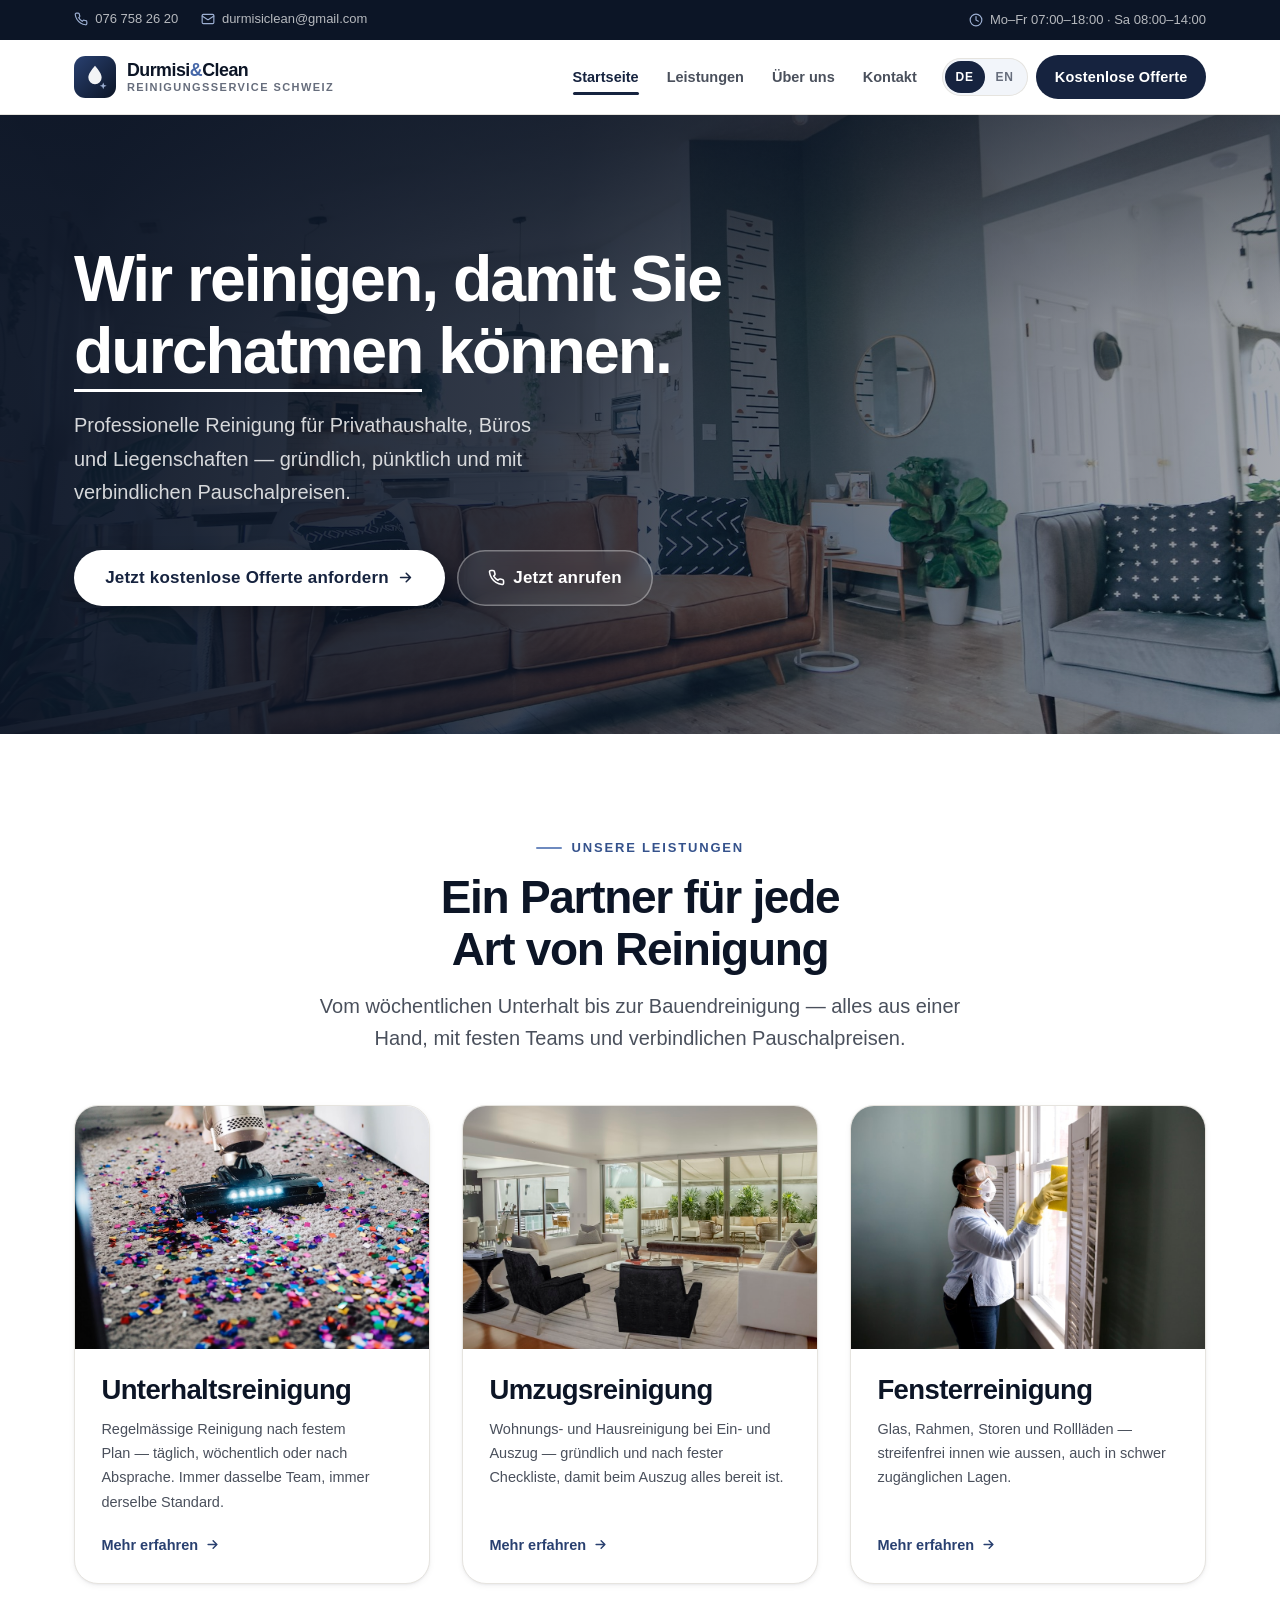
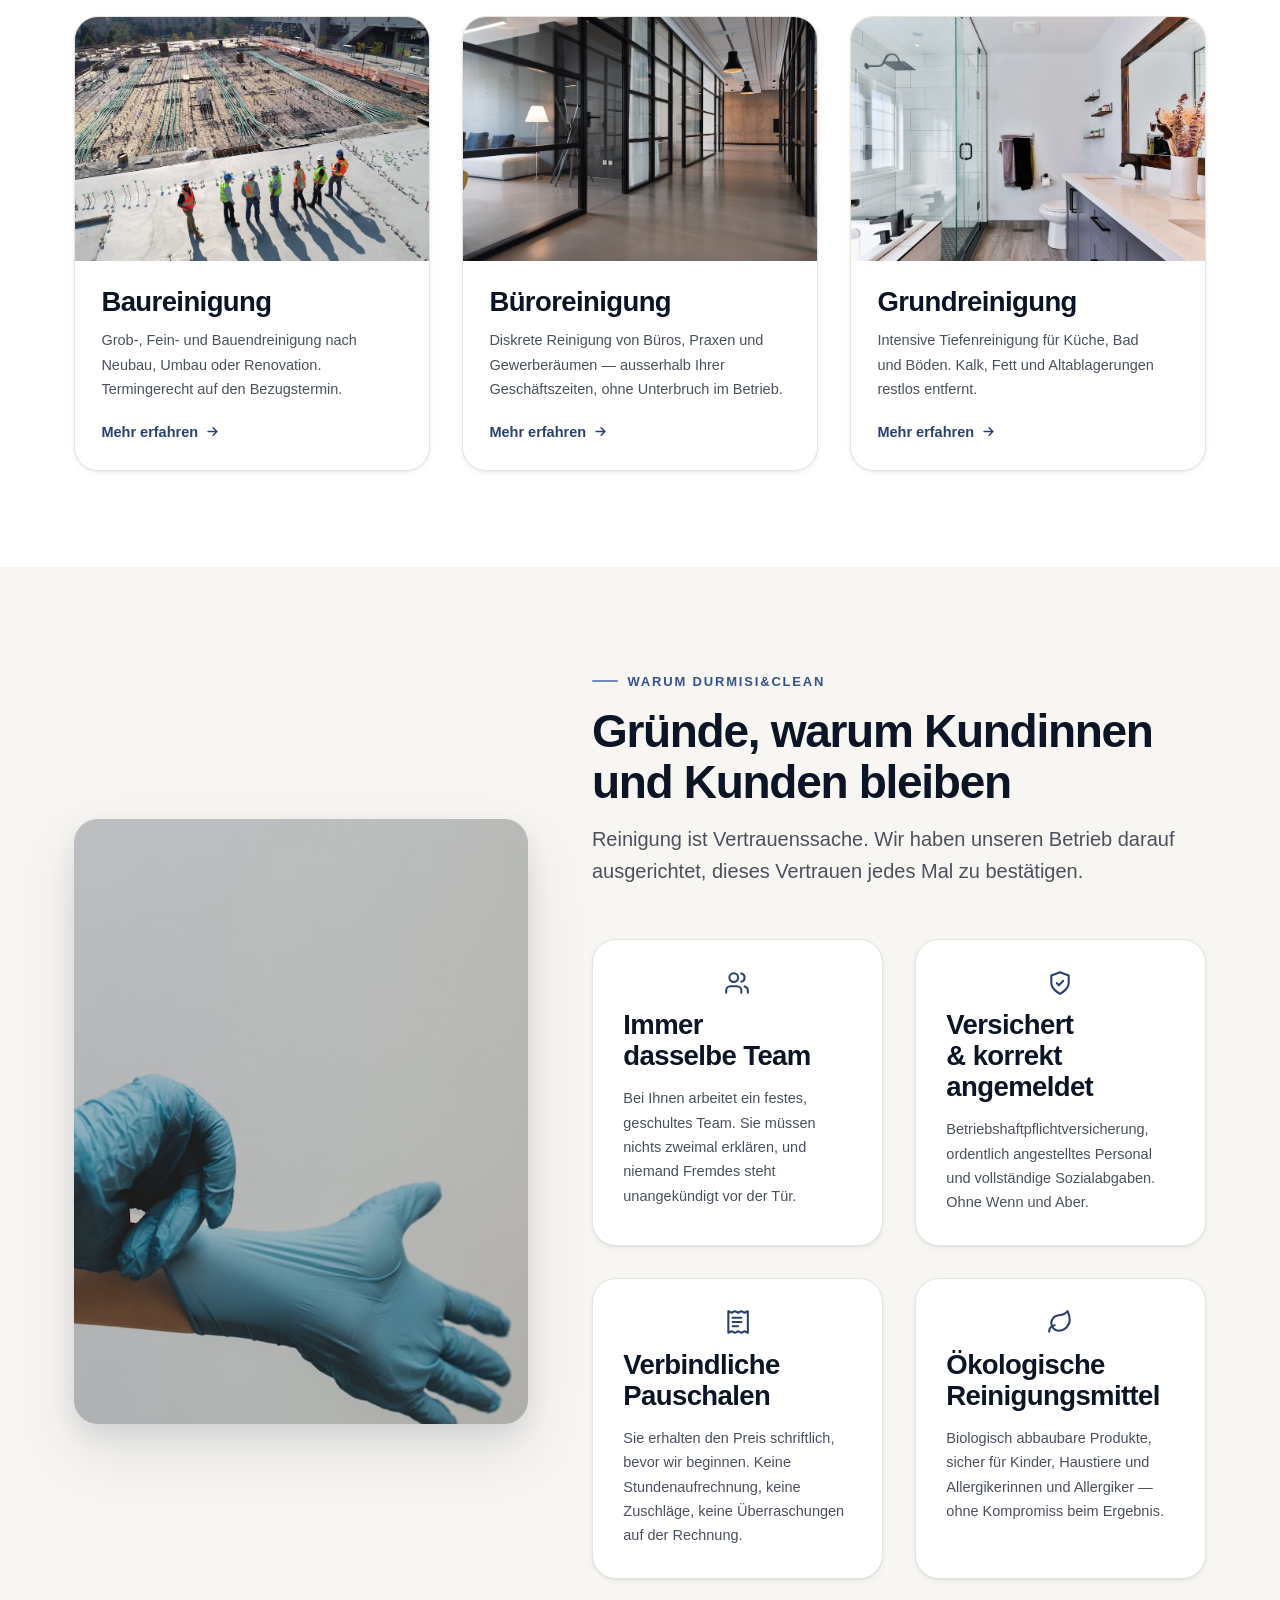
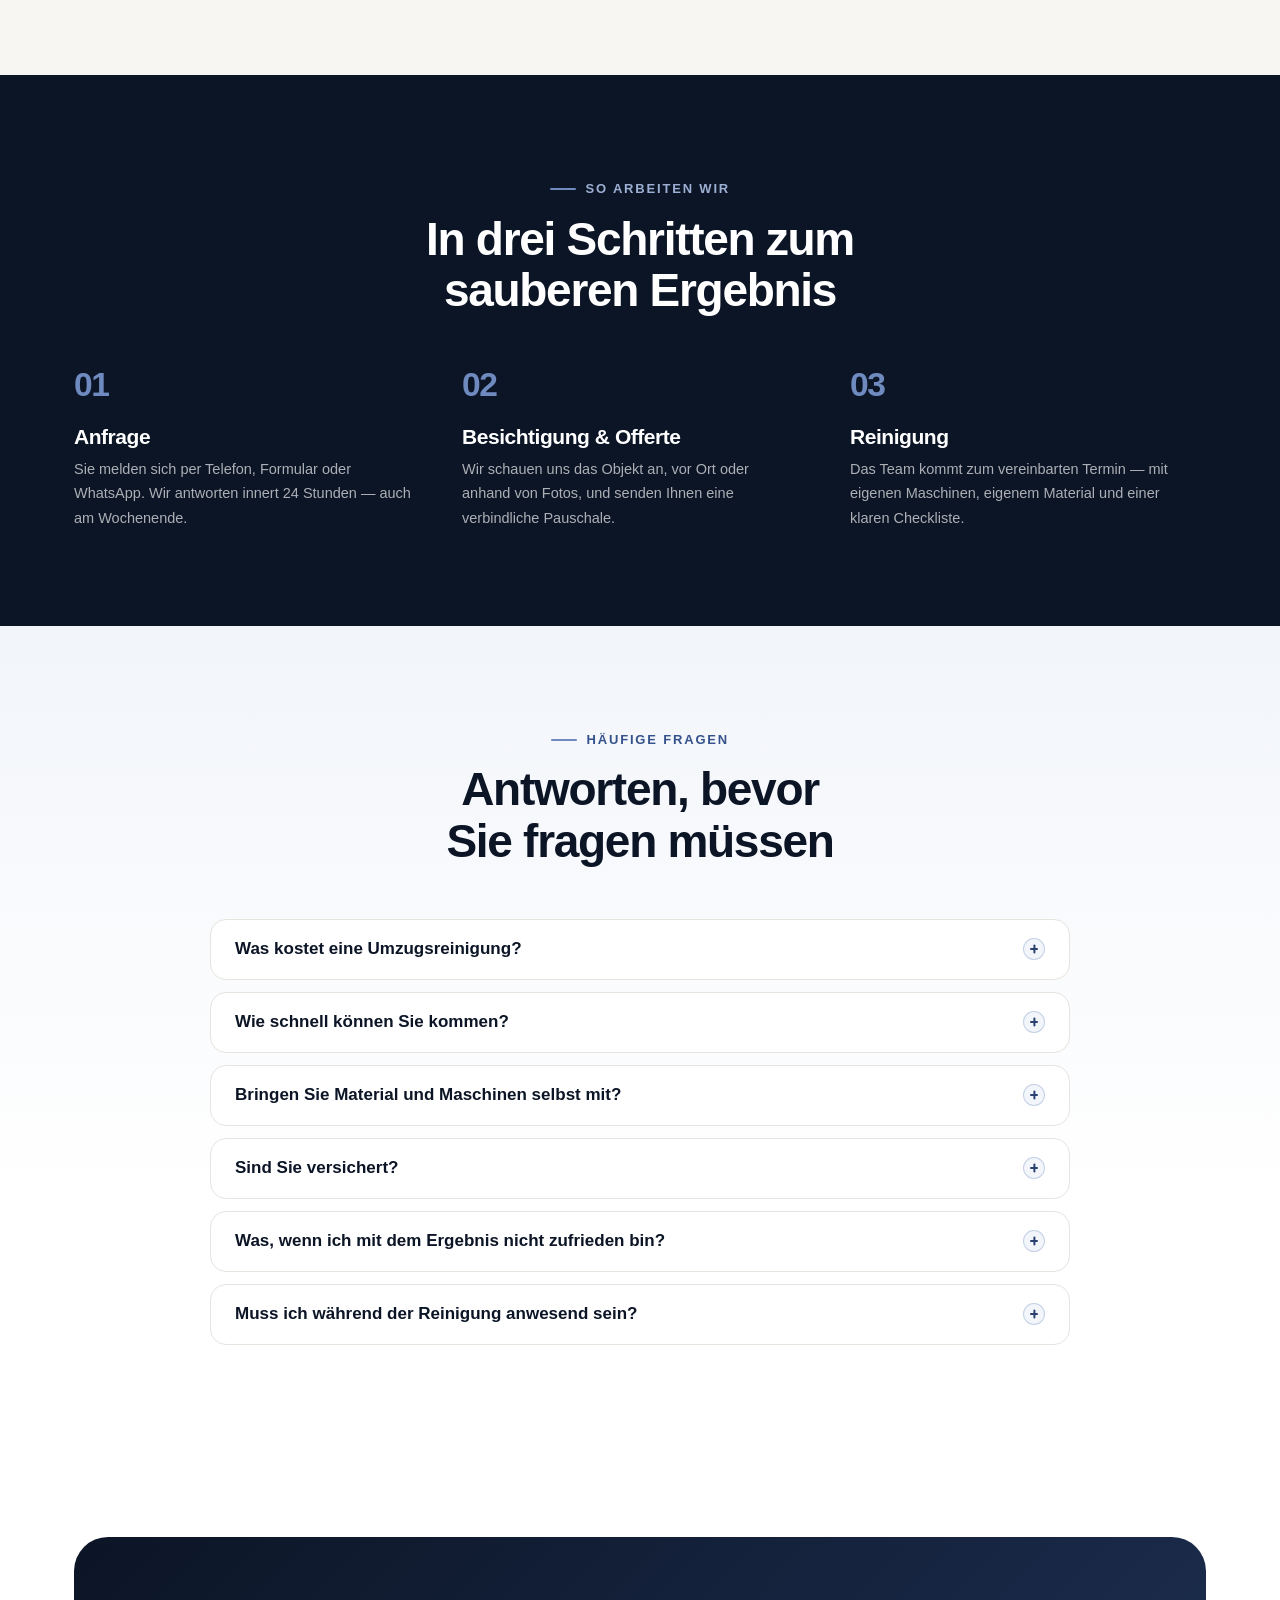
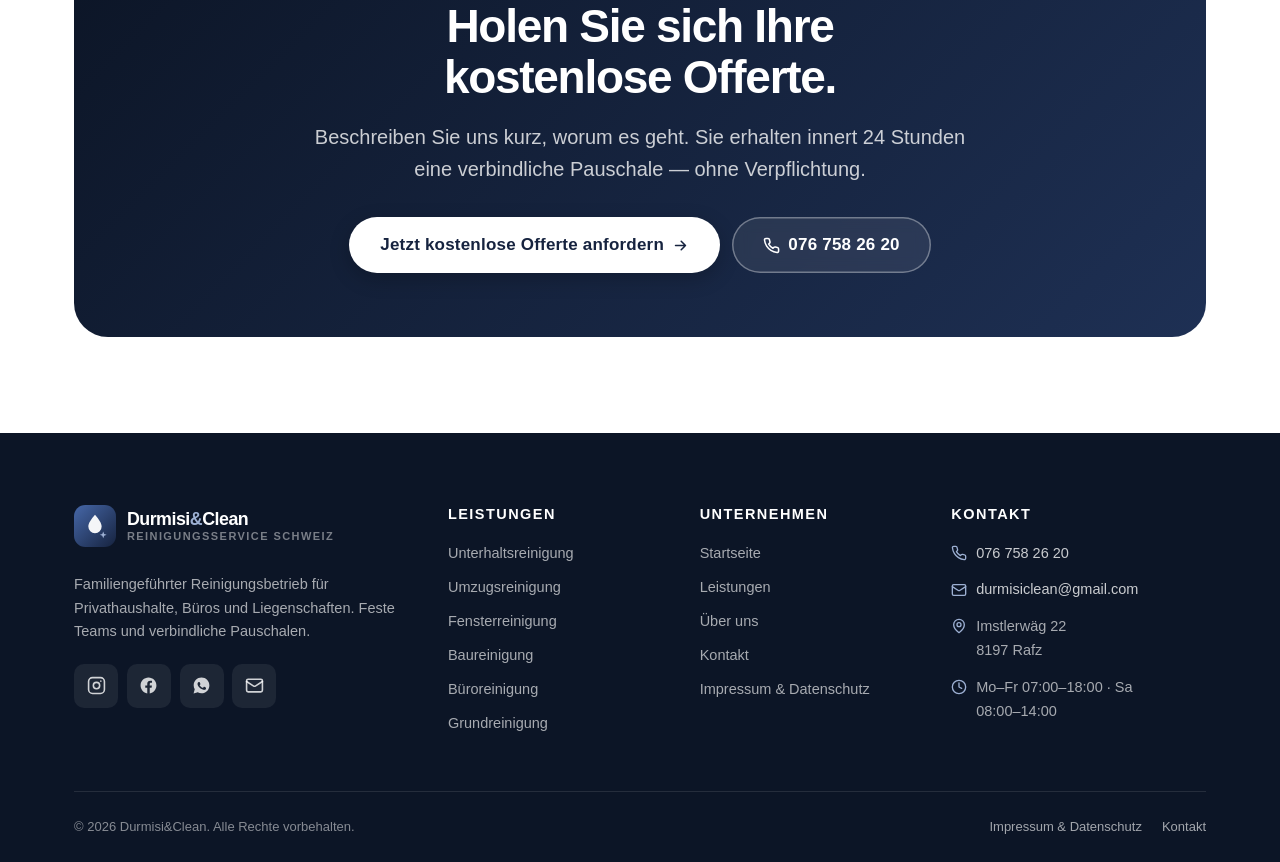
==== commit 3a7f6296: "Changes and adding information from the customer" ====
--- a/index.html
+++ b/index.html
@@ -4,28 +4,64 @@
 <meta charset="utf-8">
 <meta name="viewport" content="width=device-width, initial-scale=1">
 <title data-i18n="meta.home.title">Durmisi&amp;Clean — Professionelle Reinigung in der Schweiz</title>
-<meta name="description" data-i18n-attr="content:meta.home.desc" content="Unterhaltsreinigung, Umzugsreinigung mit Abnahmegarantie, Fenster-, Bau-, Büro- und Grundreinigung. Kostenlose Offerte innert 24 Stunden.">
+<meta name="description" data-i18n-attr="content:meta.home.desc" content="Unterhaltsreinigung, Umzugsreinigung, Fenster-, Bau-, Büro- und Grundreinigung in der Schweiz. Kostenlose Offerte innert 24 Stunden.">
 <meta name="theme-color" content="#0c1526">
 <meta property="og:title" content="Durmisi&amp;Clean — Professionelle Reinigung in der Schweiz">
-<meta property="og:description" content="Gründlich, pünktlich und mit schriftlicher Abnahmegarantie. Kostenlose Offerte innert 24 Stunden.">
+<meta property="og:description" content="Gründlich, pünktlich und mit verbindlichen Pauschalpreisen. Kostenlose Offerte innert 24 Stunden.">
 <meta property="og:type" content="website">
+<meta property="og:locale" content="de_CH">
+<meta property="og:locale:alternate" content="en_GB">
 <meta property="og:image" content="assets/img/hero.jpg">
 <link rel="icon" href="assets/favicon.svg" type="image/svg+xml">
 <link rel="stylesheet" href="css/style.css">
+
+
+<script type="application/ld+json">
+{
+  "@context": "https://schema.org",
+  "@type": "professionalService",
+  "name": "Durmisi&Clean",
+  "description": "Professionelle Reinigung für Privathaushalte, Büros und Liegenschaften in der Schweiz.",
+  "telephone": "[TELEFON]",
+  "email": "[EMAIL]",
+  "address": {
+    "@type": "PostalAddress",
+    "streetAddress": "[STRASSE NR]",
+    "addressLocality": "[PLZ ORT]",
+    "addressCountry": "CH"
+  },
+  "openingHoursSpecification": [
+    {
+      "@type": "OpeningHoursSpecification",
+      "dayOfWeek": ["Monday","Tuesday","Wednesday","Thursday","Friday"],
+      "opens": "07:00", "closes": "18:00"
+    },
+    {
+      "@type": "OpeningHoursSpecification",
+      "dayOfWeek": "Saturday",
+      "opens": "08:00", "closes": "14:00"
+    }
+  ],
+  "makesOffer": [
+    { "@type": "Offer", "itemOffered": { "@type": "Service", "name": "Unterhaltsreinigung" } },
+    { "@type": "Offer", "itemOffered": { "@type": "Service", "name": "Umzugsreinigung" } },
+    { "@type": "Offer", "itemOffered": { "@type": "Service", "name": "Fensterreinigung" } },
+    { "@type": "Offer", "itemOffered": { "@type": "Service", "name": "Baureinigung" } },
+    { "@type": "Offer", "itemOffered": { "@type": "Service", "name": "Büroreinigung" } },
+    { "@type": "Offer", "itemOffered": { "@type": "Service", "name": "Grundreinigung" } }
+  ]
+}
+</script>
 <script>
-  /* Runs before first paint.
-     1. Applies the stored language so EN visitors never see a flash of German.
-     2. Arms the scroll-reveal animation. Both use a failsafe timer: if the
-        scripts fail to load, the timer restores normal visible content rather
-        than leaving the page blank. */
+  /* Runs before first paint: applies the stored language so English visitors
+     never see a flash of German. The timer is a failsafe — if i18n.js fails to
+     load, it un-hides the page rather than leaving it blank. */
   try {
     var d = document.documentElement;
     if (localStorage.getItem('dc-lang') === 'en') {
       d.className += ' i18n-boot';
       setTimeout(function () { d.classList.remove('i18n-boot'); }, 1200);
     }
-    d.className += ' js-reveal';
-    setTimeout(function () { if (!window.__dcReveal) d.classList.remove('js-reveal'); }, 2500);
   } catch (e) {}
 </script>
 </head>
@@ -80,8 +116,8 @@
     <div class="header__actions">
       <div class="lang" data-lang-toggle data-active="de" data-i18n-attr="aria-label:lang.switch" role="group" aria-label="Sprache wechseln">
         <span class="lang__thumb" aria-hidden="true"></span>
-        <button class="lang__btn" type="button" data-lang="de" aria-pressed="true"  title="Deutsch">DE</button>
-        <button class="lang__btn" type="button" data-lang="en" aria-pressed="false" title="English">EN</button>
+        <button class="lang__btn" type="button" data-lang="de" aria-pressed="true"  data-i18n-attr="title:lang.de" title="Deutsch">DE</button>
+        <button class="lang__btn" type="button" data-lang="en" aria-pressed="false" data-i18n-attr="title:lang.en" title="English">EN</button>
       </div>
 
       <a class="btn btn--accent header__cta" href="kontakt.html" data-i18n="cta.quote">Kostenlose Offerte</a>
@@ -102,26 +138,10 @@
     <div class="hero__bg">
       <img src="assets/img/hero.jpg" width="1920" height="1280" alt="" fetchpriority="high">
     </div>
-    <span class="hero__glow" aria-hidden="true"></span>
     <div class="container">
       <div class="hero__inner">
-        <div class="hero__chips">
-          <span class="chip">
-            <svg viewBox="0 0 24 24" fill="none" stroke="currentColor" stroke-width="2.2" stroke-linecap="round" stroke-linejoin="round" aria-hidden="true"><path d="M20 6 9 17l-5-5"/></svg>
-            <span data-i18n="hero.chip1">Abnahmegarantie</span>
-          </span>
-          <span class="chip">
-            <svg viewBox="0 0 24 24" fill="none" stroke="currentColor" stroke-width="2.2" stroke-linecap="round" stroke-linejoin="round" aria-hidden="true"><path d="M12 22s8-4 8-10V5l-8-3-8 3v7c0 6 8 10 8 10Z"/></svg>
-            <span data-i18n="hero.chip2">Versichert &amp; angemeldet</span>
-          </span>
-          <span class="chip">
-            <svg viewBox="0 0 24 24" fill="none" stroke="currentColor" stroke-width="2.2" stroke-linecap="round" stroke-linejoin="round" aria-hidden="true"><circle cx="12" cy="12" r="10"/><path d="M12 6v6l4 2"/></svg>
-            <span data-i18n="hero.chip3">Offerte in 24 Stunden</span>
-          </span>
-        </div>
-
         <h1 data-i18n="hero.title">Wir reinigen, damit Sie <span class="hl-underline">durchatmen</span> können.</h1>
-        <p class="hero__sub" data-i18n="hero.sub">Professionelle Reinigung für Privathaushalte, Büros und Liegenschaften — gründlich, pünktlich und mit schriftlicher Abnahmegarantie bei jedem Umzug.</p>
+        <p class="hero__sub" data-i18n="hero.sub">Professionelle Reinigung für Privathaushalte, Büros und Liegenschaften — gründlich, pünktlich und mit verbindlichen Pauschalpreisen.</p>
 
         <div class="btn-row">
           <a class="btn btn--accent btn--lg" href="kontakt.html">
@@ -133,50 +153,14 @@
             <span data-i18n="cta.callNow">Jetzt anrufen</span>
           </a>
         </div>
-
-        <div class="hero__trust">
-          <span class="stars" aria-hidden="true">
-            <svg viewBox="0 0 24 24" fill="currentColor"><path d="m12 2 3.09 6.26L22 9.27l-5 4.87 1.18 6.88L12 17.77l-6.18 3.25L7 14.14l-5-4.87 6.91-1.01L12 2Z"/></svg>
-            <svg viewBox="0 0 24 24" fill="currentColor"><path d="m12 2 3.09 6.26L22 9.27l-5 4.87 1.18 6.88L12 17.77l-6.18 3.25L7 14.14l-5-4.87 6.91-1.01L12 2Z"/></svg>
-            <svg viewBox="0 0 24 24" fill="currentColor"><path d="m12 2 3.09 6.26L22 9.27l-5 4.87 1.18 6.88L12 17.77l-6.18 3.25L7 14.14l-5-4.87 6.91-1.01L12 2Z"/></svg>
-            <svg viewBox="0 0 24 24" fill="currentColor"><path d="m12 2 3.09 6.26L22 9.27l-5 4.87 1.18 6.88L12 17.77l-6.18 3.25L7 14.14l-5-4.87 6.91-1.01L12 2Z"/></svg>
-            <svg viewBox="0 0 24 24" fill="currentColor"><path d="m12 2 3.09 6.26L22 9.27l-5 4.87 1.18 6.88L12 17.77l-6.18 3.25L7 14.14l-5-4.87 6.91-1.01L12 2Z"/></svg>
-          </span>
-          <span data-i18n="hero.trust">Über 200 Kundinnen und Kunden vertrauen uns ihre Räume an.</span>
-        </div>
       </div>
     </div>
   </section>
-
-  <!-- ==================== KPIs ====================
-       PLACEHOLDER FIGURES — replace 12 / 850 / 4.9 / 24 with your real numbers,
-       or delete any KPI you cannot substantiate.
-  -->
-  <div class="container">
-    <div class="kpis" data-reveal>
-      <div class="kpi">
-        <p class="kpi__num" data-count="12" data-suffix="+">12<small>+</small></p>
-        <p class="kpi__label" data-i18n="kpi.years">Jahre Erfahrung</p>
-      </div>
-      <div class="kpi">
-        <p class="kpi__num" data-count="850" data-suffix="+">850<small>+</small></p>
-        <p class="kpi__label" data-i18n="kpi.objects">Gereinigte Objekte</p>
-      </div>
-      <div class="kpi">
-        <p class="kpi__num" data-count="4.9" data-decimals="1">4,9</p>
-        <p class="kpi__label" data-i18n="kpi.rating">Durchschnittliche Bewertung</p>
-      </div>
-      <div class="kpi">
-        <p class="kpi__num" data-count="24" data-suffix="h">24<small>h</small></p>
-        <p class="kpi__label" data-i18n="kpi.response">Antwort auf Anfragen</p>
-      </div>
-    </div>
-  </div>
 
   <!-- ==================== SERVICES ==================== -->
   <section class="section" id="leistungen">
     <div class="container">
-      <div class="section-head is-centered" data-reveal>
+      <div class="section-head is-centered">
         <span class="eyebrow is-centered" data-i18n="services.eyebrow">Unsere Leistungen</span>
         <h2 data-i18n="services.title">Ein Partner für jede Art von Reinigung</h2>
         <p class="lead" data-i18n="services.sub">Vom wöchentlichen Unterhalt bis zur Bauendreinigung — alles aus einer Hand, mit festen Teams und verbindlichen Pauschalpreisen.</p>
@@ -184,7 +168,7 @@
 
       <div class="grid grid--auto">
 
-        <article class="card" data-reveal>
+        <article class="card">
           <div class="card__media">
             <img src="assets/img/svc-unterhalt.jpg" width="900" height="675" loading="lazy"
                  data-i18n-attr="alt:svc.unterhalt.name" alt="Unterhaltsreinigung">
@@ -199,15 +183,14 @@
           </div>
         </article>
 
-        <article class="card" data-reveal>
+        <article class="card">
           <div class="card__media">
-            <span class="card__badge" data-i18n="svc.umzug.badge">Mit Abnahmegarantie</span>
             <img src="assets/img/svc-umzug.jpg" width="900" height="675" loading="lazy"
                  data-i18n-attr="alt:svc.umzug.name" alt="Umzugsreinigung">
           </div>
           <div class="card__body">
             <h3 data-i18n="svc.umzug.name">Umzugsreinigung</h3>
-            <p data-i18n="svc.umzug.short">Wohnungs- und Hausreinigung bei Ein- und Auszug. Wir übergeben direkt an die Verwaltung — und bleiben, bis abgenommen ist.</p>
+            <p data-i18n="svc.umzug.short">Wohnungs- und Hausreinigung bei Ein- und Auszug — gründlich und nach fester Checkliste, damit beim Auszug alles bereit ist.</p>
             <a class="link-arrow" href="leistungen.html#umzugsreinigung">
               <span data-i18n="cta.details">Mehr erfahren</span>
               <svg viewBox="0 0 24 24" fill="none" stroke="currentColor" stroke-width="2.4" stroke-linecap="round" stroke-linejoin="round" aria-hidden="true"><path d="M5 12h14m-6-6 6 6-6 6"/></svg>
@@ -215,7 +198,7 @@
           </div>
         </article>
 
-        <article class="card" data-reveal>
+        <article class="card">
           <div class="card__media">
             <img src="assets/img/svc-fenster.jpg" width="900" height="675" loading="lazy"
                  data-i18n-attr="alt:svc.fenster.name" alt="Fensterreinigung">
@@ -230,7 +213,7 @@
           </div>
         </article>
 
-        <article class="card" data-reveal>
+        <article class="card">
           <div class="card__media">
             <img src="assets/img/svc-bau.jpg" width="900" height="675" loading="lazy"
                  data-i18n-attr="alt:svc.bau.name" alt="Baureinigung">
@@ -245,7 +228,7 @@
           </div>
         </article>
 
-        <article class="card" data-reveal>
+        <article class="card">
           <div class="card__media">
             <img src="assets/img/svc-buero.jpg" width="900" height="675" loading="lazy"
                  data-i18n-attr="alt:svc.buero.name" alt="Büroreinigung">
@@ -260,7 +243,7 @@
           </div>
         </article>
 
-        <article class="card" data-reveal>
+        <article class="card">
           <div class="card__media">
             <img src="assets/img/svc-grund.jpg" width="900" height="675" loading="lazy"
                  data-i18n-attr="alt:svc.grund.name" alt="Grundreinigung">
@@ -283,21 +266,21 @@
   <section class="section section--sand">
     <div class="container">
       <div class="split split--wide-right">
-        <div class="split__media media-stack is-first" data-reveal>
+        <div class="split__media media-stack is-first">
           <div class="media-frame media-frame--tall">
             <img src="assets/img/about.jpg" width="1200" height="900" loading="lazy" alt="">
           </div>
         </div>
 
         <div>
-          <div class="section-head" data-reveal>
+          <div class="section-head">
             <span class="eyebrow" data-i18n="why.eyebrow">Warum Durmisi&amp;Clean</span>
             <h2 data-i18n="why.title">Gründe, warum Kundinnen und Kunden bleiben</h2>
             <p class="lead" data-i18n="why.sub">Reinigung ist Vertrauenssache. Wir haben unseren Betrieb darauf ausgerichtet, dieses Vertrauen jedes Mal zu bestätigen.</p>
           </div>
 
           <div class="grid grid--auto-sm">
-            <div class="feature" data-reveal>
+            <div class="feature">
               <span class="icon-badge">
                 <svg viewBox="0 0 24 24" fill="none" stroke="currentColor" stroke-width="1.9" stroke-linecap="round" stroke-linejoin="round" aria-hidden="true"><path d="M16 21v-2a4 4 0 0 0-4-4H6a4 4 0 0 0-4 4v2"/><circle cx="9" cy="7" r="4"/><path d="M22 21v-2a4 4 0 0 0-3-3.87M16 3.13a4 4 0 0 1 0 7.75"/></svg>
               </span>
@@ -305,7 +288,7 @@
               <p data-i18n="why.1.text">Bei Ihnen arbeitet ein festes, geschultes Team. Sie müssen nichts zweimal erklären, und niemand Fremdes steht unangekündigt vor der Tür.</p>
             </div>
 
-            <div class="feature" data-reveal>
+            <div class="feature">
               <span class="icon-badge">
                 <svg viewBox="0 0 24 24" fill="none" stroke="currentColor" stroke-width="1.9" stroke-linecap="round" stroke-linejoin="round" aria-hidden="true"><path d="M12 22s8-4 8-10V5l-8-3-8 3v7c0 6 8 10 8 10Z"/><path d="m9 12 2 2 4-4"/></svg>
               </span>
@@ -313,7 +296,7 @@
               <p data-i18n="why.2.text">Betriebshaftpflichtversicherung, ordentlich angestelltes Personal und vollständige Sozialabgaben. Ohne Wenn und Aber.</p>
             </div>
 
-            <div class="feature" data-reveal>
+            <div class="feature">
               <span class="icon-badge">
                 <svg viewBox="0 0 24 24" fill="none" stroke="currentColor" stroke-width="1.9" stroke-linecap="round" stroke-linejoin="round" aria-hidden="true"><path d="M4 2v20l3-1.5L10 22l3-1.5L16 22l3-1.5L22 22V2l-3 1.5L16 2l-3 1.5L10 2 7 3.5 4 2Z"/><path d="M8 8h8M8 12h8M8 16h5"/></svg>
               </span>
@@ -321,7 +304,7 @@
               <p data-i18n="why.3.text">Sie erhalten den Preis schriftlich, bevor wir beginnen. Keine Stundenaufrechnung, keine Zuschläge, keine Überraschungen auf der Rechnung.</p>
             </div>
 
-            <div class="feature" data-reveal>
+            <div class="feature">
               <span class="icon-badge">
                 <svg viewBox="0 0 24 24" fill="none" stroke="currentColor" stroke-width="1.9" stroke-linecap="round" stroke-linejoin="round" aria-hidden="true"><path d="M11 20A7 7 0 0 1 9.8 6.1C15.5 5 17 4.48 19 2c1 2 2 4.18 2 8 0 5.5-4.78 10-10 10Z"/><path d="M2 21c0-3 1.85-5.36 5.08-6"/></svg>
               </span>
@@ -337,154 +320,24 @@
   <!-- ==================== PROCESS ==================== -->
   <section class="section section--dark">
     <div class="container">
-      <div class="section-head is-centered" data-reveal>
+      <div class="section-head is-centered">
         <span class="eyebrow on-dark is-centered" data-i18n="process.eyebrow">So arbeiten wir</span>
-        <h2 data-i18n="process.title">In vier Schritten zur sauberen Übergabe</h2>
+        <h2 data-i18n="process.title">In drei Schritten zum sauberen Ergebnis</h2>
       </div>
 
       <div class="steps">
-        <div class="step" data-reveal>
+        <div class="step">
           <h3 data-i18n="process.1.title">Anfrage</h3>
           <p data-i18n="process.1.text">Sie melden sich per Telefon, Formular oder WhatsApp. Wir antworten innert 24 Stunden — auch am Wochenende.</p>
         </div>
-        <div class="step" data-reveal>
+        <div class="step">
           <h3 data-i18n="process.2.title">Besichtigung &amp; Offerte</h3>
           <p data-i18n="process.2.text">Wir schauen uns das Objekt an, vor Ort oder anhand von Fotos, und senden Ihnen eine verbindliche Pauschale.</p>
         </div>
-        <div class="step" data-reveal>
+        <div class="step">
           <h3 data-i18n="process.3.title">Reinigung</h3>
           <p data-i18n="process.3.text">Das Team kommt zum vereinbarten Termin — mit eigenen Maschinen, eigenem Material und einer klaren Checkliste.</p>
         </div>
-        <div class="step" data-reveal>
-          <h3 data-i18n="process.4.title">Abnahme</h3>
-          <p data-i18n="process.4.text">Wir gehen gemeinsam durch. Erst wenn Sie oder die Verwaltung zufrieden sind, gilt der Auftrag als erledigt.</p>
-        </div>
-      </div>
-    </div>
-  </section>
-
-  <!-- ==================== GUARANTEE ==================== -->
-  <section class="section">
-    <div class="container">
-      <div class="guarantee" data-reveal>
-        <div class="guarantee__inner">
-          <div>
-            <span class="eyebrow on-dark" data-i18n="guar.eyebrow">Unsere Abnahmegarantie</span>
-            <h2 data-i18n="guar.title">Wir bleiben, bis die Abnahme steht.</h2>
-            <p class="lead on-dark" style="margin-top:1.1rem" data-i18n="guar.text">Bei jeder Umzugsreinigung gilt: Beanstandet die Verwaltung bei der Übergabe etwas, kommen wir kostenlos zurück und beheben es — innert 48 Stunden. Schriftlich zugesichert, in jeder Offerte.</p>
-
-            <ul class="checks checks--cols on-dark" style="margin-top:1.9rem">
-              <li><svg viewBox="0 0 24 24" fill="none" stroke="currentColor" stroke-width="2.2" stroke-linecap="round" stroke-linejoin="round" aria-hidden="true"><path d="M20 6 9 17l-5-5"/></svg><span data-i18n="guar.b1">Kostenlose Nachreinigung bei Beanstandung</span></li>
-              <li><svg viewBox="0 0 24 24" fill="none" stroke="currentColor" stroke-width="2.2" stroke-linecap="round" stroke-linejoin="round" aria-hidden="true"><path d="M20 6 9 17l-5-5"/></svg><span data-i18n="guar.b2">Innert 48 Stunden wieder vor Ort</span></li>
-              <li><svg viewBox="0 0 24 24" fill="none" stroke="currentColor" stroke-width="2.2" stroke-linecap="round" stroke-linejoin="round" aria-hidden="true"><path d="M20 6 9 17l-5-5"/></svg><span data-i18n="guar.b3">Direkte Übergabe an die Verwaltung</span></li>
-              <li><svg viewBox="0 0 24 24" fill="none" stroke="currentColor" stroke-width="2.2" stroke-linecap="round" stroke-linejoin="round" aria-hidden="true"><path d="M20 6 9 17l-5-5"/></svg><span data-i18n="guar.b4">Schriftlich in jeder Offerte festgehalten</span></li>
-            </ul>
-
-            <div class="btn-row" style="margin-top:2rem">
-              <a class="btn btn--accent" href="leistungen.html#umzugsreinigung" data-i18n="cta.details">Mehr erfahren</a>
-              <a class="btn btn--on-dark" href="kontakt.html" data-i18n="cta.quote">Kostenlose Offerte</a>
-            </div>
-          </div>
-
-          <div class="guarantee__seal" aria-hidden="true">
-            <strong>100%</strong>
-            <span data-i18n="guar.seal">Abnahme oder Nachbesserung</span>
-          </div>
-        </div>
-      </div>
-    </div>
-  </section>
-
-  <!-- ==================== TESTIMONIALS ====================
-       PLACEHOLDER REVIEWS — these are examples written for layout purposes.
-       Replace them with real, attributable customer feedback before publishing.
-  -->
-  <section class="section section--sand">
-    <div class="container">
-      <div class="section-head is-centered" data-reveal>
-        <span class="eyebrow is-centered" data-i18n="test.eyebrow">Kundenstimmen</span>
-        <h2 data-i18n="test.title">Was unsere Kundschaft sagt</h2>
-      </div>
-
-      <div class="grid grid--auto">
-        <article class="quote" data-reveal>
-          <span class="quote__stars" aria-label="5/5">
-            <svg viewBox="0 0 24 24" fill="currentColor" aria-hidden="true"><path d="m12 2 3.09 6.26L22 9.27l-5 4.87 1.18 6.88L12 17.77l-6.18 3.25L7 14.14l-5-4.87 6.91-1.01L12 2Z"/></svg>
-            <svg viewBox="0 0 24 24" fill="currentColor" aria-hidden="true"><path d="m12 2 3.09 6.26L22 9.27l-5 4.87 1.18 6.88L12 17.77l-6.18 3.25L7 14.14l-5-4.87 6.91-1.01L12 2Z"/></svg>
-            <svg viewBox="0 0 24 24" fill="currentColor" aria-hidden="true"><path d="m12 2 3.09 6.26L22 9.27l-5 4.87 1.18 6.88L12 17.77l-6.18 3.25L7 14.14l-5-4.87 6.91-1.01L12 2Z"/></svg>
-            <svg viewBox="0 0 24 24" fill="currentColor" aria-hidden="true"><path d="m12 2 3.09 6.26L22 9.27l-5 4.87 1.18 6.88L12 17.77l-6.18 3.25L7 14.14l-5-4.87 6.91-1.01L12 2Z"/></svg>
-            <svg viewBox="0 0 24 24" fill="currentColor" aria-hidden="true"><path d="m12 2 3.09 6.26L22 9.27l-5 4.87 1.18 6.88L12 17.77l-6.18 3.25L7 14.14l-5-4.87 6.91-1.01L12 2Z"/></svg>
-          </span>
-          <blockquote data-i18n="test.1.quote">Wohnungsübergabe nach acht Jahren — ich hatte mit Diskussionen gerechnet. Die Verwaltung hat ohne ein einziges Wort abgenommen. Genau dafür zahlt man.</blockquote>
-          <div class="quote__by">
-            <span class="quote__avatar" aria-hidden="true">MK</span>
-            <span>
-              <span class="quote__name" data-i18n="test.1.name">M. Keller</span>
-              <span class="quote__meta" data-i18n="test.1.meta">Privatkundin, Umzugsreinigung</span>
-            </span>
-          </div>
-        </article>
-
-        <article class="quote" data-reveal>
-          <span class="quote__stars" aria-label="5/5">
-            <svg viewBox="0 0 24 24" fill="currentColor" aria-hidden="true"><path d="m12 2 3.09 6.26L22 9.27l-5 4.87 1.18 6.88L12 17.77l-6.18 3.25L7 14.14l-5-4.87 6.91-1.01L12 2Z"/></svg>
-            <svg viewBox="0 0 24 24" fill="currentColor" aria-hidden="true"><path d="m12 2 3.09 6.26L22 9.27l-5 4.87 1.18 6.88L12 17.77l-6.18 3.25L7 14.14l-5-4.87 6.91-1.01L12 2Z"/></svg>
-            <svg viewBox="0 0 24 24" fill="currentColor" aria-hidden="true"><path d="m12 2 3.09 6.26L22 9.27l-5 4.87 1.18 6.88L12 17.77l-6.18 3.25L7 14.14l-5-4.87 6.91-1.01L12 2Z"/></svg>
-            <svg viewBox="0 0 24 24" fill="currentColor" aria-hidden="true"><path d="m12 2 3.09 6.26L22 9.27l-5 4.87 1.18 6.88L12 17.77l-6.18 3.25L7 14.14l-5-4.87 6.91-1.01L12 2Z"/></svg>
-            <svg viewBox="0 0 24 24" fill="currentColor" aria-hidden="true"><path d="m12 2 3.09 6.26L22 9.27l-5 4.87 1.18 6.88L12 17.77l-6.18 3.25L7 14.14l-5-4.87 6.91-1.01L12 2Z"/></svg>
-          </span>
-          <blockquote data-i18n="test.2.quote">Wir lassen seit zwei Jahren unsere Büroräume reinigen. Immer dasselbe Team, immer pünktlich — am Montagmorgen merkt man sofort, dass jemand da war.</blockquote>
-          <div class="quote__by">
-            <span class="quote__avatar" aria-hidden="true">TB</span>
-            <span>
-              <span class="quote__name" data-i18n="test.2.name">T. Brunner</span>
-              <span class="quote__meta" data-i18n="test.2.meta">Geschäftsführer, Unterhaltsreinigung</span>
-            </span>
-          </div>
-        </article>
-
-        <article class="quote" data-reveal>
-          <span class="quote__stars" aria-label="5/5">
-            <svg viewBox="0 0 24 24" fill="currentColor" aria-hidden="true"><path d="m12 2 3.09 6.26L22 9.27l-5 4.87 1.18 6.88L12 17.77l-6.18 3.25L7 14.14l-5-4.87 6.91-1.01L12 2Z"/></svg>
-            <svg viewBox="0 0 24 24" fill="currentColor" aria-hidden="true"><path d="m12 2 3.09 6.26L22 9.27l-5 4.87 1.18 6.88L12 17.77l-6.18 3.25L7 14.14l-5-4.87 6.91-1.01L12 2Z"/></svg>
-            <svg viewBox="0 0 24 24" fill="currentColor" aria-hidden="true"><path d="m12 2 3.09 6.26L22 9.27l-5 4.87 1.18 6.88L12 17.77l-6.18 3.25L7 14.14l-5-4.87 6.91-1.01L12 2Z"/></svg>
-            <svg viewBox="0 0 24 24" fill="currentColor" aria-hidden="true"><path d="m12 2 3.09 6.26L22 9.27l-5 4.87 1.18 6.88L12 17.77l-6.18 3.25L7 14.14l-5-4.87 6.91-1.01L12 2Z"/></svg>
-            <svg viewBox="0 0 24 24" fill="currentColor" aria-hidden="true"><path d="m12 2 3.09 6.26L22 9.27l-5 4.87 1.18 6.88L12 17.77l-6.18 3.25L7 14.14l-5-4.87 6.91-1.01L12 2Z"/></svg>
-          </span>
-          <blockquote data-i18n="test.3.quote">Nach dem Umbau sah die Wohnung aus wie eine Baustelle. Zwei Tage später war sie bezugsbereit. Faire Pauschale, keine Nachforderungen.</blockquote>
-          <div class="quote__by">
-            <span class="quote__avatar" aria-hidden="true">SF</span>
-            <span>
-              <span class="quote__name" data-i18n="test.3.name">S. Fischer</span>
-              <span class="quote__meta" data-i18n="test.3.meta">Bauherrin, Baureinigung</span>
-            </span>
-          </div>
-        </article>
-      </div>
-    </div>
-  </section>
-
-  <!-- ==================== SERVICE AREA ====================
-       PLACEHOLDER LOCATIONS — replace with the towns you actually serve.
-  -->
-  <section class="section section--tight">
-    <div class="container">
-      <div class="section-head is-centered" data-reveal>
-        <span class="eyebrow is-centered" data-i18n="areas.eyebrow">Einsatzgebiet</span>
-        <h2 data-i18n="areas.title">Wo wir für Sie im Einsatz sind</h2>
-        <p class="lead" data-i18n="areas.sub">Wir arbeiten in der ganzen Region. Ist Ihr Ort nicht aufgeführt? Fragen Sie trotzdem an — meistens lässt sich etwas einrichten.</p>
-      </div>
-      <div class="areas" style="justify-content:center" data-reveal>
-        <span class="area">Zürich</span>
-        <span class="area">Winterthur</span>
-        <span class="area">Zug</span>
-        <span class="area">Luzern</span>
-        <span class="area">Aargau</span>
-        <span class="area">Baden</span>
-        <span class="area">Schaffhausen</span>
-        <span class="area">St. Gallen</span>
-        <span class="area">Thurgau</span>
-        <span class="area">Schwyz</span>
       </div>
     </div>
   </section>
@@ -492,13 +345,13 @@
   <!-- ==================== FAQ ==================== -->
   <section class="section section--mist">
     <div class="container">
-      <div class="section-head is-centered" data-reveal>
+      <div class="section-head is-centered">
         <span class="eyebrow is-centered" data-i18n="faq.eyebrow">Häufige Fragen</span>
         <h2 data-i18n="faq.title">Antworten, bevor Sie fragen müssen</h2>
       </div>
 
       <div class="faq">
-        <div class="faq__item" data-reveal>
+        <div class="faq__item">
           <button class="faq__q" type="button" aria-expanded="false" aria-controls="faq-a1" id="faq-q1">
             <span data-i18n="faq.1.q">Was kostet eine Umzugsreinigung?</span>
             <span class="faq__icon" aria-hidden="true"></span>
@@ -508,7 +361,7 @@
           </div></div>
         </div>
 
-        <div class="faq__item" data-reveal>
+        <div class="faq__item">
           <button class="faq__q" type="button" aria-expanded="false" aria-controls="faq-a2" id="faq-q2">
             <span data-i18n="faq.2.q">Wie schnell können Sie kommen?</span>
             <span class="faq__icon" aria-hidden="true"></span>
@@ -518,7 +371,7 @@
           </div></div>
         </div>
 
-        <div class="faq__item" data-reveal>
+        <div class="faq__item">
           <button class="faq__q" type="button" aria-expanded="false" aria-controls="faq-a3" id="faq-q3">
             <span data-i18n="faq.3.q">Bringen Sie Material und Maschinen selbst mit?</span>
             <span class="faq__icon" aria-hidden="true"></span>
@@ -528,7 +381,7 @@
           </div></div>
         </div>
 
-        <div class="faq__item" data-reveal>
+        <div class="faq__item">
           <button class="faq__q" type="button" aria-expanded="false" aria-controls="faq-a4" id="faq-q4">
             <span data-i18n="faq.4.q">Sind Sie versichert?</span>
             <span class="faq__icon" aria-hidden="true"></span>
@@ -538,17 +391,17 @@
           </div></div>
         </div>
 
-        <div class="faq__item" data-reveal>
+        <div class="faq__item">
           <button class="faq__q" type="button" aria-expanded="false" aria-controls="faq-a5" id="faq-q5">
             <span data-i18n="faq.5.q">Was, wenn ich mit dem Ergebnis nicht zufrieden bin?</span>
             <span class="faq__icon" aria-hidden="true"></span>
           </button>
           <div class="faq__a" id="faq-a5" role="region" aria-labelledby="faq-q5" aria-hidden="true"><div>
-            <p data-i18n="faq.5.a">Melden Sie sich innert 48 Stunden nach der Reinigung. Wir kommen zurück und reinigen die beanstandeten Stellen kostenlos nach. Bei Umzugsreinigungen gilt zusätzlich unsere Abnahmegarantie.</p>
+            <p data-i18n="faq.5.a">Melden Sie sich einfach bei uns. Wir besprechen die betroffenen Stellen und finden gemeinsam eine Lösung.</p>
           </div></div>
         </div>
 
-        <div class="faq__item" data-reveal>
+        <div class="faq__item">
           <button class="faq__q" type="button" aria-expanded="false" aria-controls="faq-a6" id="faq-q6">
             <span data-i18n="faq.6.q">Muss ich während der Reinigung anwesend sein?</span>
             <span class="faq__icon" aria-hidden="true"></span>
@@ -564,7 +417,7 @@
   <!-- ==================== FINAL CTA ==================== -->
   <section class="section">
     <div class="container">
-      <div class="ctaband" data-reveal>
+      <div class="ctaband">
         <h2 data-i18n="final.title">Holen Sie sich Ihre kostenlose Offerte.</h2>
         <p class="lead" data-i18n="final.sub">Beschreiben Sie uns kurz, worum es geht. Sie erhalten innert 24 Stunden eine verbindliche Pauschale — ohne Verpflichtung.</p>
         <div class="btn-row">
@@ -600,10 +453,13 @@
             <span class="brand__tag" data-i18n="brand.tag">Reinigungsservice Schweiz</span>
           </span>
         </a>
-        <p data-i18n="ft.about">Familiengeführter Reinigungsbetrieb für Privathaushalte, Büros und Liegenschaften. Feste Teams, verbindliche Pauschalen und eine schriftliche Abnahmegarantie.</p>
+        <p data-i18n="ft.about">Familiengeführter Reinigungsbetrieb für Privathaushalte, Büros und Liegenschaften. Feste Teams und verbindliche Pauschalen.</p>
         <div class="socials">
           <a data-contact-href="instagram" href="#" aria-label="Instagram" rel="noopener" target="_blank">
             <svg viewBox="0 0 24 24" fill="none" stroke="currentColor" stroke-width="2" stroke-linecap="round" stroke-linejoin="round" aria-hidden="true"><rect x="2" y="2" width="20" height="20" rx="5"/><circle cx="12" cy="12" r="4"/><circle cx="17.5" cy="6.5" r="1" fill="currentColor" stroke="none"/></svg>
+          </a>
+          <a data-contact-href="facebook" href="#" aria-label="Facebook" rel="noopener" target="_blank">
+            <svg viewBox="0 0 24 24" fill="currentColor" aria-hidden="true"><path d="M22 12.06C22 6.5 17.52 2 12 2S2 6.5 2 12.06c0 5.02 3.66 9.18 8.44 9.94v-7.03H7.9v-2.91h2.54V9.85c0-2.52 1.5-3.91 3.77-3.91 1.09 0 2.24.2 2.24.2v2.46h-1.26c-1.24 0-1.63.78-1.63 1.57v1.89h2.78l-.45 2.91h-2.33V22c4.78-.76 8.44-4.92 8.44-9.94Z"/></svg>
           </a>
           <a data-contact-href="whatsappHref" href="#" aria-label="WhatsApp" rel="noopener" target="_blank">
             <svg viewBox="0 0 24 24" fill="currentColor" aria-hidden="true"><path d="M12.04 2C6.58 2 2.13 6.45 2.13 11.91c0 1.75.46 3.46 1.32 4.96L2 22l5.25-1.38a9.9 9.9 0 0 0 4.79 1.22h.01c5.46 0 9.91-4.45 9.91-9.91C21.96 6.45 17.5 2 12.04 2Zm5.8 14.16c-.24.68-1.42 1.31-1.95 1.36-.5.05-.96.23-3.23-.67-2.72-1.07-4.44-3.85-4.57-4.03-.13-.18-1.09-1.45-1.09-2.77 0-1.32.69-1.97.94-2.24.24-.27.53-.34.71-.34.18 0 .35 0 .51.01.16.01.38-.06.6.46.22.53.76 1.85.83 1.98.07.14.11.29.02.47-.09.18-.14.29-.27.45-.13.16-.28.35-.4.47-.13.13-.27.28-.12.54.15.27.67 1.1 1.43 1.78.98.87 1.8 1.14 2.07 1.27.27.13.42.11.58-.07.16-.18.67-.78.85-1.05.18-.27.35-.22.6-.13.24.09 1.56.73 1.83.87.27.13.45.2.51.31.07.11.07.63-.17 1.31Z"/></svg>
@@ -648,12 +504,12 @@
             <svg viewBox="0 0 24 24" fill="none" stroke="currentColor" stroke-width="2" stroke-linecap="round" stroke-linejoin="round" aria-hidden="true"><rect x="2" y="4" width="20" height="16" rx="2"/><path d="m22 7-8.97 5.7a1.94 1.94 0 0 1-2.06 0L2 7"/></svg>
             <span data-contact="email">[EMAIL]</span>
           </a>
-          <p style="display:flex;gap:.55rem;align-items:flex-start">
-            <svg viewBox="0 0 24 24" fill="none" stroke="currentColor" stroke-width="2" stroke-linecap="round" stroke-linejoin="round" aria-hidden="true" style="width:16px;height:16px;color:var(--navy-300);flex:none;margin-top:.28rem"><path d="M20 10c0 6-8 12-8 12s-8-6-8-12a8 8 0 0 1 16 0Z"/><circle cx="12" cy="10" r="3"/></svg>
+          <p>
+            <svg viewBox="0 0 24 24" fill="none" stroke="currentColor" stroke-width="2" stroke-linecap="round" stroke-linejoin="round" aria-hidden="true"><path d="M20 10c0 6-8 12-8 12s-8-6-8-12a8 8 0 0 1 16 0Z"/><circle cx="12" cy="10" r="3"/></svg>
             <span><span data-contact="street">[STRASSE NR]</span><br><span data-contact="city">[PLZ ORT]</span></span>
           </p>
-          <p style="display:flex;gap:.55rem;align-items:flex-start">
-            <svg viewBox="0 0 24 24" fill="none" stroke="currentColor" stroke-width="2" stroke-linecap="round" stroke-linejoin="round" aria-hidden="true" style="width:16px;height:16px;color:var(--navy-300);flex:none;margin-top:.28rem"><circle cx="12" cy="12" r="10"/><path d="M12 6v6l4 2"/></svg>
+          <p>
+            <svg viewBox="0 0 24 24" fill="none" stroke="currentColor" stroke-width="2" stroke-linecap="round" stroke-linejoin="round" aria-hidden="true"><circle cx="12" cy="12" r="10"/><path d="M12 6v6l4 2"/></svg>
             <span data-i18n="ft.hours">Mo–Fr 07:00–18:00 · Sa 08:00–14:00</span>
           </p>
         </div>
--- a/css/style.css
+++ b/css/style.css
@@ -7,9 +7,9 @@
    warm off-white, so nothing on the page competes for attention.
 
    1. Tokens      5. Buttons      9.  Process
-   2. Reset       6. Header/Nav   10. Guarantee / Testimonials / FAQ
+   2. Reset       6. Header/Nav   10. FAQ
    3. Typography  7. Hero         11. Forms / Footer
-   4. Layout      8. Cards        12. Motion / Dark / Print
+   4. Layout      8. Cards        12. Motion / Print
    ========================================================================== */
 
 /* 1. TOKENS =============================================================== */
@@ -175,8 +175,6 @@
 .section-head p { margin-top: .9rem; }
 .section-head.is-centered .lead { margin-inline: auto; }
 
-.hl { color: var(--navy-600); }
-
 /* Used once, on the hero headline. A crisp rule reads far cleaner over a photo
    than a highlighter block, which muddies into the image behind it. */
 .hl-underline {
@@ -199,9 +197,19 @@
 .section--dark h2, .section--dark h3, .section--dark h4 { color: #fff; }
 
 .grid { display: grid; gap: var(--gap); }
+
+/* auto-fit is right for 3 and 6 item grids, which divide evenly */
 .grid--auto  { grid-template-columns: repeat(auto-fit, minmax(min(100%, 288px), 1fr)); }
-.grid--auto-sm { grid-template-columns: repeat(auto-fit, minmax(min(100%, 208px), 1fr)); }
-.grid--2 { grid-template-columns: repeat(auto-fit, minmax(min(100%, 400px), 1fr)); }
+
+/* Four-item grids get explicit steps. auto-fit drops to three columns first,
+   which strands the fourth item alone on a row. Never 3+1. */
+.grid--4 { grid-template-columns: repeat(4, 1fr); }
+@media (max-width: 1040px) { .grid--4 { grid-template-columns: repeat(2, 1fr); } }
+@media (max-width: 460px)  { .grid--4 { grid-template-columns: 1fr; } }
+
+/* Sits inside one half of a split, so two across is the most it should be */
+.grid--auto-sm { grid-template-columns: repeat(2, 1fr); }
+@media (max-width: 520px) { .grid--auto-sm { grid-template-columns: 1fr; } }
 
 .split {
   display: grid; gap: clamp(2rem, 5vw, 4.5rem);
@@ -223,14 +231,7 @@
 .media-frame--tall { aspect-ratio: 3 / 4; }
 .media-frame--wide { aspect-ratio: 16 / 10; }
 
-/* Quiet tint block behind a media frame */
 .media-stack { position: relative; }
-.media-stack::after {
-  content: ""; position: absolute; inset: auto -14px -14px auto;
-  width: 58%; height: 58%; border-radius: var(--r-lg);
-  background: var(--navy-100);
-  z-index: -1;
-}
 
 /* 5. BUTTONS ==============================================================
    Sizing is fluid: padding and font scale with the viewport, every button is
@@ -252,12 +253,11 @@
   white-space: normal;              /* wrap long labels instead of overflowing */
   text-align: center;
   text-wrap: balance;
-  transition: transform .22s var(--ease-out), box-shadow .22s var(--ease-out),
+  transition: box-shadow .22s var(--ease-out),
               background-color .22s var(--ease), color .22s var(--ease);
   box-shadow: var(--sh-btn);
 }
-.btn:hover { transform: translateY(-2px); box-shadow: 0 10px 26px rgba(22,35,63,.26); }
-.btn:active { transform: translateY(0); }
+.btn:hover { box-shadow: 0 10px 26px rgba(22,35,63,.26); }
 .btn svg { width: 17px; height: 17px; flex: none; }
 
 /* The primary call to action. Solid navy on light surfaces… */
@@ -268,7 +268,6 @@
 .hero .btn--accent,
 .pagehero .btn--accent,
 .ctaband .btn--accent,
-.guarantee .btn--accent,
 .section--dark .btn--accent {
   --btn-bg: #fff; --btn-fg: var(--navy-900);
   box-shadow: 0 6px 20px rgba(0,0,0,.22);
@@ -276,7 +275,6 @@
 .hero .btn--accent:hover,
 .pagehero .btn--accent:hover,
 .ctaband .btn--accent:hover,
-.guarantee .btn--accent:hover,
 .section--dark .btn--accent:hover {
   --btn-bg: var(--navy-50);
   box-shadow: 0 12px 30px rgba(0,0,0,.28);
@@ -289,7 +287,6 @@
 .btn--ghost:hover {
   --btn-fg: var(--navy-900);
   box-shadow: inset 0 0 0 1.5px var(--navy-300);
-  transform: translateY(-2px);
 }
 
 .btn--on-dark {
@@ -324,8 +321,7 @@
   font-weight: 650; font-size: var(--fs-sm); color: var(--navy-700);
   text-decoration: none;
 }
-.link-arrow svg { width: 15px; height: 15px; transition: transform .25s var(--ease-out); }
-.link-arrow:hover svg { transform: translateX(4px); }
+.link-arrow svg { width: 15px; height: 15px; }
 .link-arrow:hover { text-decoration: underline; }
 
 /* 6. HEADER / NAV ========================================================= */
@@ -516,11 +512,6 @@
     linear-gradient(100deg, rgba(12,21,38,.95) 8%, rgba(12,21,38,.84) 42%, rgba(12,21,38,.48) 78%, rgba(12,21,38,.34) 100%),
     linear-gradient(180deg, rgba(12,21,38,.5), rgba(12,21,38,0) 34%);
 }
-.hero__glow {
-  position: absolute; z-index: -1; pointer-events: none;
-  width: 46rem; height: 46rem; right: -14rem; top: -16rem;
-  background: radial-gradient(circle, rgba(110,138,191,.22), transparent 66%);
-}
 .hero__inner {
   position: relative;
   padding-block: clamp(3.5rem, 10vw, 8rem) clamp(5.5rem, 10vw, 8.5rem);
@@ -530,54 +521,7 @@
 .hero__sub { margin-top: 1.35rem; font-size: var(--fs-lg); color: rgba(255,255,255,.82); max-width: 56ch; }
 .hero .btn-row { margin-top: clamp(1.8rem, 3.5vw, 2.5rem); }
 
-.hero__chips { display: flex; flex-wrap: wrap; gap: .5rem; margin-bottom: 1.5rem; }
-.chip {
-  display: inline-flex; align-items: center; gap: .45rem;
-  padding: .42rem .85rem .42rem .68rem; border-radius: var(--r-full);
-  background: rgba(255,255,255,.1); backdrop-filter: blur(8px);
-  box-shadow: inset 0 0 0 1px rgba(255,255,255,.2);
-  font-size: var(--fs-xs); font-weight: 600; color: #fff;
-}
-.chip svg { width: 15px; height: 15px; color: var(--navy-300); flex: none; }
-
-.hero__trust {
-  display: flex; align-items: center; gap: .8rem; flex-wrap: wrap;
-  margin-top: clamp(2rem, 4vw, 2.85rem);
-  padding-top: clamp(1.5rem, 3vw, 2rem);
-  border-top: 1px solid rgba(255,255,255,.16);
-  font-size: var(--fs-sm); color: rgba(255,255,255,.7);
-}
-.stars { display: inline-flex; gap: 2px; color: rgba(255,255,255,.9); }
-.stars svg { width: 16px; height: 16px; }
-
 /* KPI strip that overlaps the hero */
-.kpis {
-  position: relative; z-index: 2;
-  margin-top: clamp(-4.5rem, -6vw, -3rem);
-  background: #fff; border-radius: var(--r-lg);
-  box-shadow: var(--sh-lg);
-  padding: clamp(1.5rem, 3.2vw, 2.4rem);
-  display: grid; gap: 1.4rem;
-  /* Explicit steps rather than auto-fit: four across on wide screens, a tidy
-     2x2 in between, one column on phones. auto-fit left an odd 3+1 orphan. */
-  grid-template-columns: repeat(4, 1fr);
-}
-@media (max-width: 900px) { .kpis { grid-template-columns: repeat(2, 1fr); } }
-@media (max-width: 400px) { .kpis { grid-template-columns: 1fr; } }
-.kpi { text-align: center; position: relative; }
-.kpi + .kpi::before {
-  content: ""; position: absolute; left: -.7rem; top: 12%; bottom: 12%;
-  width: 1px; background: var(--line);
-}
-/* Dividers only make sense while all four sit on one row */
-@media (max-width: 900px) { .kpi + .kpi::before { display: none; } }
-.kpi__num {
-  font-size: clamp(1.85rem, 1.3rem + 2.2vw, 2.85rem);
-  font-weight: 800; letter-spacing: -.035em; color: var(--navy-900);
-  line-height: 1; font-variant-numeric: tabular-nums;
-}
-.kpi__num small { font-size: .55em; font-weight: 700; margin-left: .06em; color: var(--navy-500); }
-.kpi__label { margin-top: .5rem; font-size: var(--fs-sm); color: var(--ink-3); font-weight: 550; }
 
 /* Page hero (inner pages) */
 .pagehero {
@@ -585,12 +529,6 @@
   background: var(--navy-950); color: #fff;
   padding-block: clamp(3rem, 7vw, 5.5rem) clamp(3.5rem, 8vw, 6rem);
 }
-.pagehero::before {
-  content: ""; position: absolute; z-index: -1; inset: 0;
-  background:
-    radial-gradient(58rem 30rem at 88% -30%, rgba(110,138,191,.26), transparent 62%),
-    radial-gradient(40rem 26rem at 6% 120%, rgba(157,176,211,.12), transparent 60%);
-}
 .pagehero h1 { color: #fff; max-width: 18ch; }
 .pagehero .lead { margin-top: 1.15rem; }
 
@@ -604,35 +542,21 @@
   position: relative; display: flex; flex-direction: column;
   background: var(--surface); border-radius: var(--r-lg);
   box-shadow: var(--sh-sm); overflow: hidden;
-  transition: transform .34s var(--ease-out), box-shadow .34s var(--ease-out);
   border: 1px solid var(--line);
 }
-.card:hover { transform: translateY(-6px); box-shadow: var(--sh-lg); border-color: transparent; }
+.card:hover { border-color: transparent; }
 .card__media { position: relative; aspect-ratio: 16 / 11; overflow: hidden; background: var(--navy-100); }
-.card__media img { width: 100%; height: 100%; object-fit: cover; transition: transform .7s var(--ease-out); }
-.card:hover .card__media img { transform: scale(1.06); }
+.card__media img { width: 100%; height: 100%; object-fit: cover; }
 .card__body { padding: clamp(1.25rem, 2.2vw, 1.65rem); display: flex; flex-direction: column; flex: 1; gap: .65rem; }
 .card__body p { color: var(--ink-2); font-size: var(--fs-sm); }
 .card__body .link-arrow { margin-top: auto; padding-top: .5rem; }
 
-.card__badge {
-  position: absolute; top: .85rem; left: .85rem; z-index: 1;
-  display: inline-flex; align-items: center; gap: .35rem;
-  padding: .36rem .8rem; border-radius: var(--r-full);
-  background: var(--navy-900); color: #fff;
-  font-size: .6875rem; font-weight: 800; letter-spacing: .04em; text-transform: uppercase;
-  box-shadow: 0 4px 14px rgba(12,21,38,.3);
-}
-
 .icon-badge {
   display: inline-flex; align-items: center; justify-content: center;
-  width: 54px; height: 54px; border-radius: var(--r); flex: none;
-  background: var(--navy-50);
-  color: var(--navy-700); box-shadow: inset 0 0 0 1px var(--navy-100);
+  flex: none;
+  color: var(--navy-700);
 }
 .icon-badge svg { width: 26px; height: 26px; }
-.icon-badge--accent { background: var(--navy-900); color: #fff; box-shadow: none; }
-.icon-badge--dark { background: rgba(255,255,255,.09); color: var(--navy-200); box-shadow: inset 0 0 0 1px rgba(255,255,255,.16); }
 
 /* Feature card (icon + text, no image) */
 .feature {
@@ -640,13 +564,10 @@
   background: var(--surface); border-radius: var(--r-lg);
   border: 1px solid var(--line); box-shadow: var(--sh-sm);
   display: flex; flex-direction: column; gap: .9rem;
-  transition: transform .34s var(--ease-out), box-shadow .34s var(--ease-out), border-color .3s;
-}
-.feature:hover { transform: translateY(-4px); box-shadow: var(--sh-md); border-color: var(--navy-200); }
+  transition: border-color .3s;
+}
+.feature:hover { border-color: var(--navy-200); }
 .feature p { color: var(--ink-2); font-size: var(--fs-sm); }
-.feature--dark { background: rgba(255,255,255,.045); border-color: rgba(255,255,255,.1); box-shadow: none; }
-.feature--dark p { color: rgba(255,255,255,.7); }
-.feature--dark:hover { background: rgba(255,255,255,.075); border-color: rgba(255,255,255,.2); }
 
 /* Check list */
 .checks { display: grid; gap: .7rem; }
@@ -657,7 +578,14 @@
 .checks--cols { grid-template-columns: repeat(auto-fit, minmax(min(100%, 250px), 1fr)); gap: .7rem 1.6rem; }
 
 /* 9. PROCESS ============================================================== */
-.steps { counter-reset: step; display: grid; gap: var(--gap); grid-template-columns: repeat(auto-fit, minmax(min(100%, 240px), 1fr)); }
+.steps {
+  counter-reset: step; display: grid; gap: var(--gap);
+  /* Three steps, so three columns — a 4-column track left an empty slot and
+     shunted the whole row to the left. Straight to one column below: 2+1
+     would strand the last step on its own. */
+  grid-template-columns: repeat(3, 1fr);
+}
+@media (max-width: 900px) { .steps { grid-template-columns: 1fr; } }
 .step { position: relative; padding-top: 3.6rem; }
 .step::before {
   counter-increment: step; content: counter(step, decimal-leading-zero);
@@ -665,65 +593,12 @@
   font-size: 2.1rem; font-weight: 800; letter-spacing: -.04em;
   color: var(--navy-400); line-height: 1;
 }
-.step::after {
-  content: ""; position: absolute; top: 1.05rem; left: 3.6rem; right: -.6rem; height: 2px;
-  background: repeating-linear-gradient(90deg, var(--navy-200) 0 6px, transparent 6px 12px);
-}
-.step:last-child::after { display: none; }
-@media (max-width: 760px) { .step::after { display: none; } }
 .step h3 { font-size: var(--fs-h4); margin-bottom: .5rem; }
 .step p { font-size: var(--fs-sm); color: var(--ink-2); }
 .section--dark .step::before { color: var(--navy-400); }
-.section--dark .step::after { background: repeating-linear-gradient(90deg, rgba(110,138,191,.5) 0 6px, transparent 6px 12px); }
 .section--dark .step p { color: rgba(255,255,255,.66); }
 
-/* 10. GUARANTEE / TESTIMONIALS / FAQ ====================================== */
-.guarantee {
-  position: relative; overflow: hidden;
-  background: linear-gradient(125deg, var(--navy-950), var(--navy-800) 60%, var(--navy-700));
-  color: #fff; border-radius: var(--r-xl);
-  padding: clamp(1.75rem, 4.2vw, 3.4rem);
-}
-.guarantee::before {
-  content: ""; position: absolute; inset: auto -8rem -12rem auto;
-  width: 30rem; height: 30rem; border-radius: 50%;
-  background: radial-gradient(circle, rgba(157,176,211,.18), transparent 66%);
-}
-.guarantee__inner { position: relative; display: grid; gap: clamp(1.8rem, 4vw, 3.2rem); align-items: center; }
-@media (min-width: 900px) { .guarantee__inner { grid-template-columns: 1.1fr .9fr; } }
-.guarantee h2 { color: #fff; }
-.guarantee .lead { color: rgba(255,255,255,.8); }
-.guarantee__seal {
-  display: grid; place-items: center; text-align: center; gap: .3rem;
-  aspect-ratio: 1; width: min(260px, 62vw); margin-inline: auto;
-  border-radius: 50%; background: rgba(255,255,255,.06);
-  box-shadow: inset 0 0 0 2px rgba(255,255,255,.32), 0 20px 50px rgba(0,0,0,.26);
-  backdrop-filter: blur(6px);
-}
-.guarantee__seal strong { display: block; font-size: clamp(2.4rem, 8vw, 3.4rem); line-height: 1; color: #fff; letter-spacing: -.04em; }
-.guarantee__seal span { font-size: var(--fs-xs); text-transform: uppercase; letter-spacing: .12em; color: rgba(255,255,255,.72); font-weight: 700; max-width: 12ch; }
-
-.quote {
-  display: flex; flex-direction: column; gap: 1.1rem;
-  padding: clamp(1.5rem, 2.8vw, 2.1rem);
-  background: var(--surface); border-radius: var(--r-lg);
-  border: 1px solid var(--line); box-shadow: var(--sh-sm);
-  height: 100%;
-}
-.quote__stars { display: inline-flex; gap: 2px; color: var(--navy-600); }
-.quote__stars svg { width: 17px; height: 17px; }
-.quote blockquote { font-size: var(--fs-base); color: var(--ink); line-height: 1.62; flex: 1; }
-.quote blockquote::before { content: "\201C"; }
-.quote blockquote::after { content: "\201D"; }
-.quote__by { display: flex; align-items: center; gap: .75rem; }
-.quote__avatar {
-  width: 42px; height: 42px; border-radius: 50%; flex: none;
-  display: grid; place-items: center; font-weight: 800; font-size: .9rem;
-  background: var(--navy-100); color: var(--navy-800);
-}
-.quote__name { font-weight: 700; font-size: var(--fs-sm); color: var(--navy-950); line-height: 1.3; }
-.quote__meta { font-size: var(--fs-xs); color: var(--ink-3); }
-
+/* 10. FAQ ================================================================= */
 .faq { display: grid; gap: .75rem; max-width: 860px; margin-inline: auto; }
 .faq__item {
   background: var(--surface); border: 1px solid var(--line);
@@ -755,27 +630,11 @@
 .faq__a > div { overflow: hidden; }
 .faq__a p { padding: 0 clamp(1.05rem, 2vw, 1.5rem) 1.25rem; color: var(--ink-2); font-size: var(--fs-sm); }
 
-/* Service area chips */
-.areas { display: flex; flex-wrap: wrap; gap: .55rem; }
-.area {
-  padding: .5rem 1rem; border-radius: var(--r-full);
-  background: var(--surface); border: 1px solid var(--line);
-  font-size: var(--fs-sm); font-weight: 600; color: var(--ink-2);
-  transition: border-color .2s, color .2s, transform .2s var(--ease-out);
-}
-.area:hover { border-color: var(--navy-300); color: var(--navy-800); transform: translateY(-2px); }
-
 /* CTA band */
 .ctaband {
   position: relative; overflow: hidden; border-radius: var(--r-xl);
   background: linear-gradient(135deg, var(--navy-950), var(--navy-800));
   color: #fff; padding: clamp(2rem, 5vw, 4rem); text-align: center;
-}
-.ctaband::before {
-  content: ""; position: absolute; inset: 0;
-  background:
-    radial-gradient(30rem 20rem at 15% 0%, rgba(110,138,191,.24), transparent 60%),
-    radial-gradient(26rem 18rem at 88% 110%, rgba(157,176,211,.14), transparent 62%);
 }
 .ctaband > * { position: relative; }
 .ctaband h2 { color: #fff; margin-inline: auto; max-width: 20ch; }
@@ -845,8 +704,29 @@
 
 .footer { background: var(--navy-950); color: rgba(255,255,255,.64); padding-block: clamp(3rem, 6vw, 4.5rem) 0; }
 .footer h4 { color: #fff; font-size: var(--fs-sm); text-transform: uppercase; letter-spacing: .1em; margin-bottom: 1.1rem; font-weight: 700; }
-.footer__grid { display: grid; gap: clamp(2rem, 4vw, 3rem); grid-template-columns: repeat(auto-fit, minmax(min(100%, 200px), 1fr)); }
-.footer__brand { max-width: 34ch; }
+/* Explicit steps rather than auto-fit, which wrapped 3+1 between 700–1040px and
+   left the contact column orphaned on a row of its own. The brand block spans
+   the full width once there is no room for four columns. */
+.footer__grid {
+  display: grid; gap: clamp(2rem, 4vw, 3rem);
+  grid-template-columns: 1.6fr 1fr 1fr 1.25fr;
+  align-items: start;
+}
+.footer__brand { max-width: 36ch; }
+
+@media (max-width: 1040px) {
+  .footer__grid { grid-template-columns: repeat(3, 1fr); }
+  .footer__brand { grid-column: 1 / -1; max-width: 52ch; }
+}
+@media (max-width: 640px) {
+  /* Two columns: the brand rejoins the grid so it pairs up rather than
+     spanning and pushing the last column onto a row by itself. */
+  .footer__grid { grid-template-columns: 1fr 1fr; gap: 2rem 1.5rem; }
+  .footer__brand { grid-column: auto; max-width: none; }
+}
+@media (max-width: 420px) {
+  .footer__grid { grid-template-columns: 1fr; }
+}
 .footer__brand .brand__name { color: #fff; }
 .footer__brand .brand__name em { color: var(--navy-300); }
 .footer__brand .brand__tag { color: rgba(255,255,255,.45); }
@@ -862,9 +742,9 @@
 .socials a {
   width: 44px; height: 44px; border-radius: var(--r-sm); display: grid; place-items: center;
   background: rgba(255,255,255,.07); color: rgba(255,255,255,.8);
-  transition: background-color .22s, color .22s, transform .22s var(--ease-out);
-}
-.socials a:hover { background: var(--navy-600); color: #fff; transform: translateY(-3px); }
+  transition: background-color .22s, color .22s;
+}
+.socials a:hover { background: var(--navy-600); color: #fff; }
 .socials svg { width: 19px; height: 19px; }
 .footer__bottom {
   margin-top: clamp(2.5rem, 5vw, 3.5rem); padding-block: 1.5rem;
@@ -892,31 +772,61 @@
 /* Very narrow phones: drop the icon so the labels always fit */
 @media (max-width: 360px) { .callbar .btn svg { display: none; } }
 
-/* 12. MOTION / DARK / PRINT =============================================== */
-/* Content is visible by default. The `js-reveal` class is only added once we
-   know the reveal script is live, so a script error, a blocked file or a slow
-   frame can never leave the page blank — it just skips the animation. */
-.js-reveal [data-reveal] { opacity: 0; transform: translateY(22px); }
-.js-reveal [data-reveal].is-visible {
-  opacity: 1; transform: none;
-  transition: opacity .7s var(--ease-out), transform .7s var(--ease-out);
-  transition-delay: var(--reveal-delay, 0ms);
-}
-
+
+/* --- Component + utility classes -----------------------------------------
+   These replace repeated inline style attributes. Values are unchanged. */
+
+/* Footer contact rows that are plain <p> rather than links */
+.footer__contact p { display: flex; gap: .55rem; align-items: flex-start; }
+.footer__contact p svg { width: 16px; height: 16px; color: var(--navy-300); flex: none; margin-top: .28rem; }
+
+/* Legal page: long prose panel */
+.legal h3 { font-size: var(--fs-h4); margin-top: 1.9rem; }
+.legal p  { margin-top: .6rem; color: var(--ink-2); font-size: var(--fs-sm); }
+
+/* One service block on the services page */
+.service > .lead   { margin-top: 1rem; }
+.service h3        { margin-top: 2rem; font-size: var(--fs-h4); }
+.service .checks   { margin-top: 1rem; }
+.service .btn-row  { margin-top: 1.8rem; }
+.service__ideal    { margin-top: 1.6rem; font-size: var(--fs-sm); color: var(--ink-2); }
+.service__ideal strong { color: var(--navy-700); }
+
+/* Panel headings */
+.panel__title    { font-size: var(--fs-h3); }
+.panel__title--sm { font-size: var(--fs-h4); margin-bottom: 1.2rem; }
+.panel__title--md { font-size: var(--fs-h4); margin-bottom: 1.4rem; }
+
+/* Layout helpers */
+.stack           { display: grid; gap: var(--gap); }
+.split--top      { align-items: start; }
+.section--center { text-align: center; }
+.section--center .lead { margin-inline: auto; }
+.btn-row--center { justify-content: center; }
+
+/* Spacing utilities */
+.mt-xs { margin-top: .4rem; }
+.mt-sm { margin-top: 1.1rem; }
+.mt-md { margin-top: 1.5rem; }
+.mt-lg { margin-top: 1.9rem; }
+.mt-xl { margin-top: 2rem; }
+.mt-gap { margin-top: var(--gap); }
+.text-muted { color: var(--ink-2); }
+.text-fine  { font-size: var(--fs-xs); color: var(--ink-3); }
+
+/* 12. MOTION / PRINT ====================================================== */
 @media (prefers-reduced-motion: reduce) {
   html { scroll-behavior: auto; }
   *, *::before, *::after {
     animation-duration: .001ms !important; animation-iteration-count: 1 !important;
     transition-duration: .001ms !important; scroll-behavior: auto !important;
   }
-  .js-reveal [data-reveal] { opacity: 1; transform: none; }
-  .card:hover, .feature:hover, .btn:hover, .area:hover, .socials a:hover { transform: none; }
 }
 
 @media print {
   .header, .topbar, .callbar, .nav-scrim, .btn, .footer__bottom nav { display: none !important; }
   body { color: #000; }
-  .hero, .pagehero, .section--dark, .ctaband, .guarantee { background: none !important; color: #000 !important; }
-  .hero h1, .pagehero h1, .ctaband h2, .guarantee h2 { color: #000 !important; }
+  .hero, .pagehero, .section--dark, .ctaband { background: none !important; color: #000 !important; }
+  .hero h1, .pagehero h1, .ctaband h2 { color: #000 !important; }
   a { text-decoration: underline; }
 }
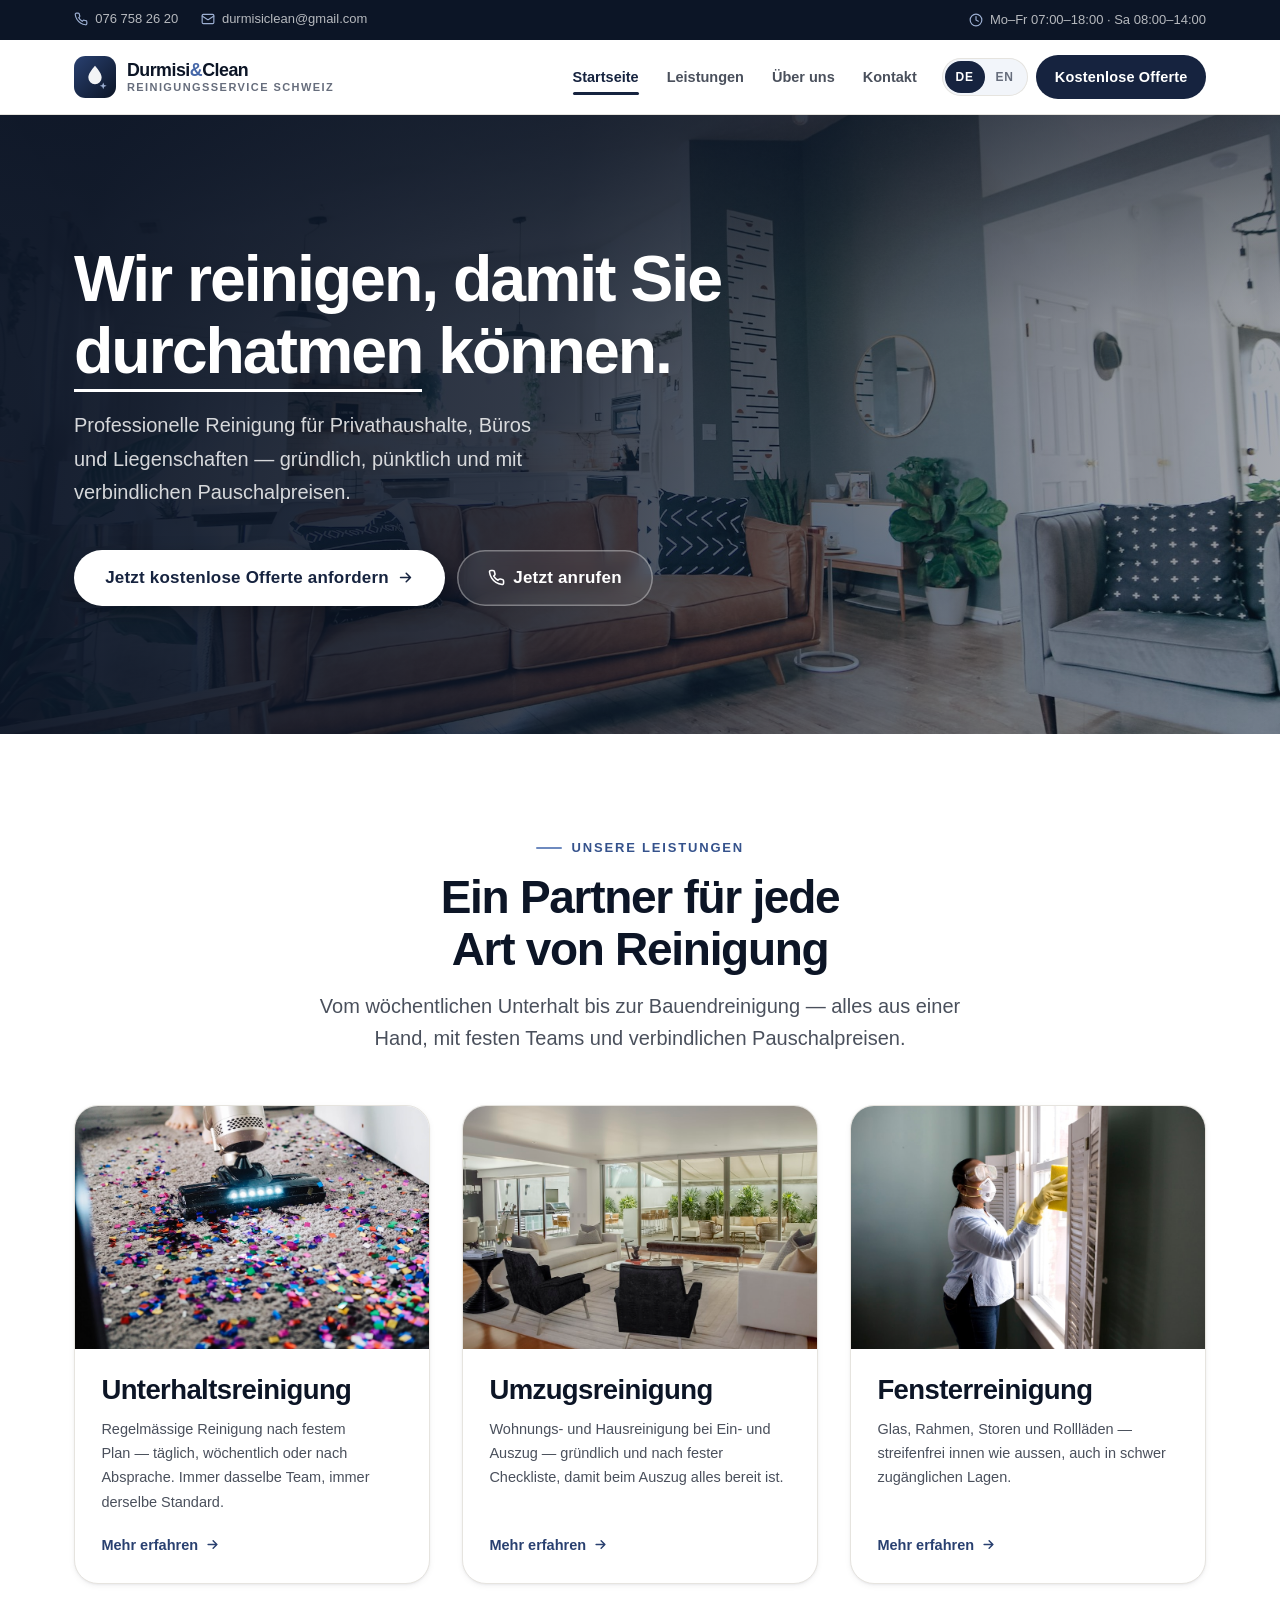
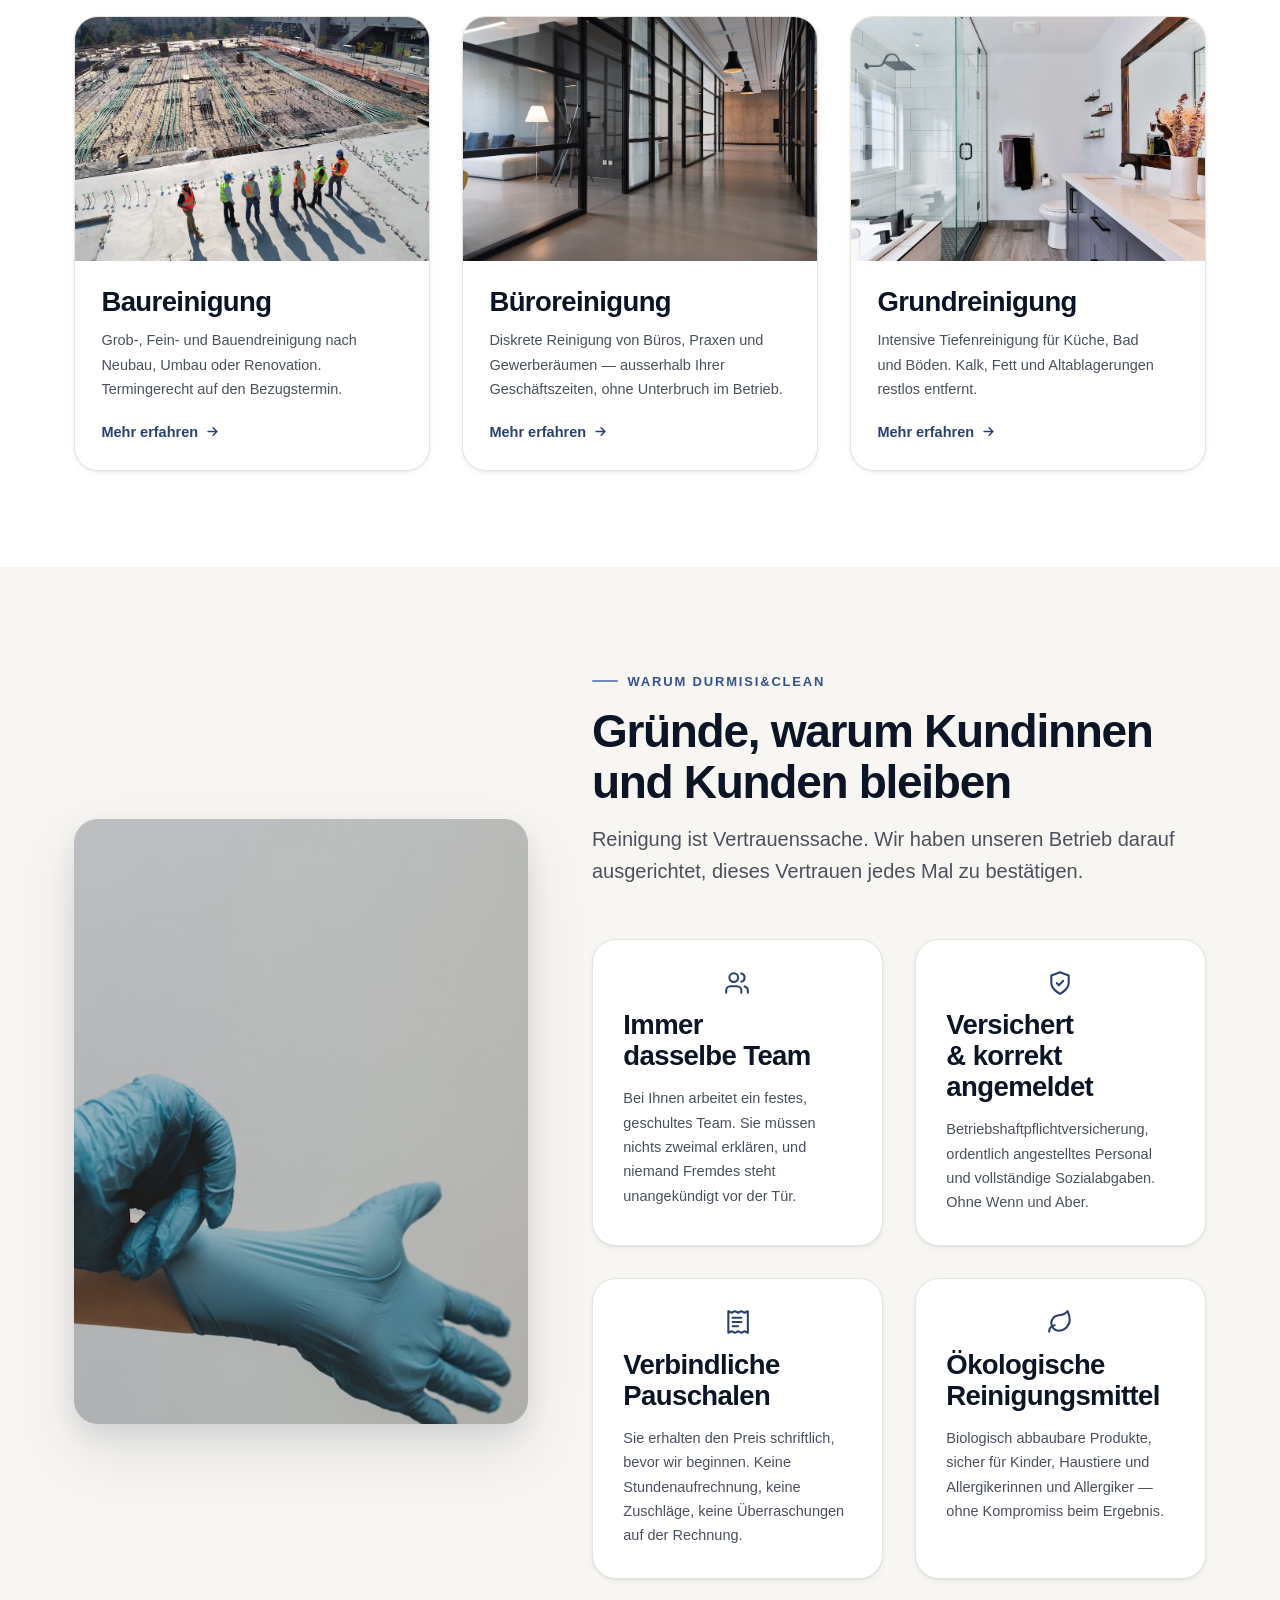
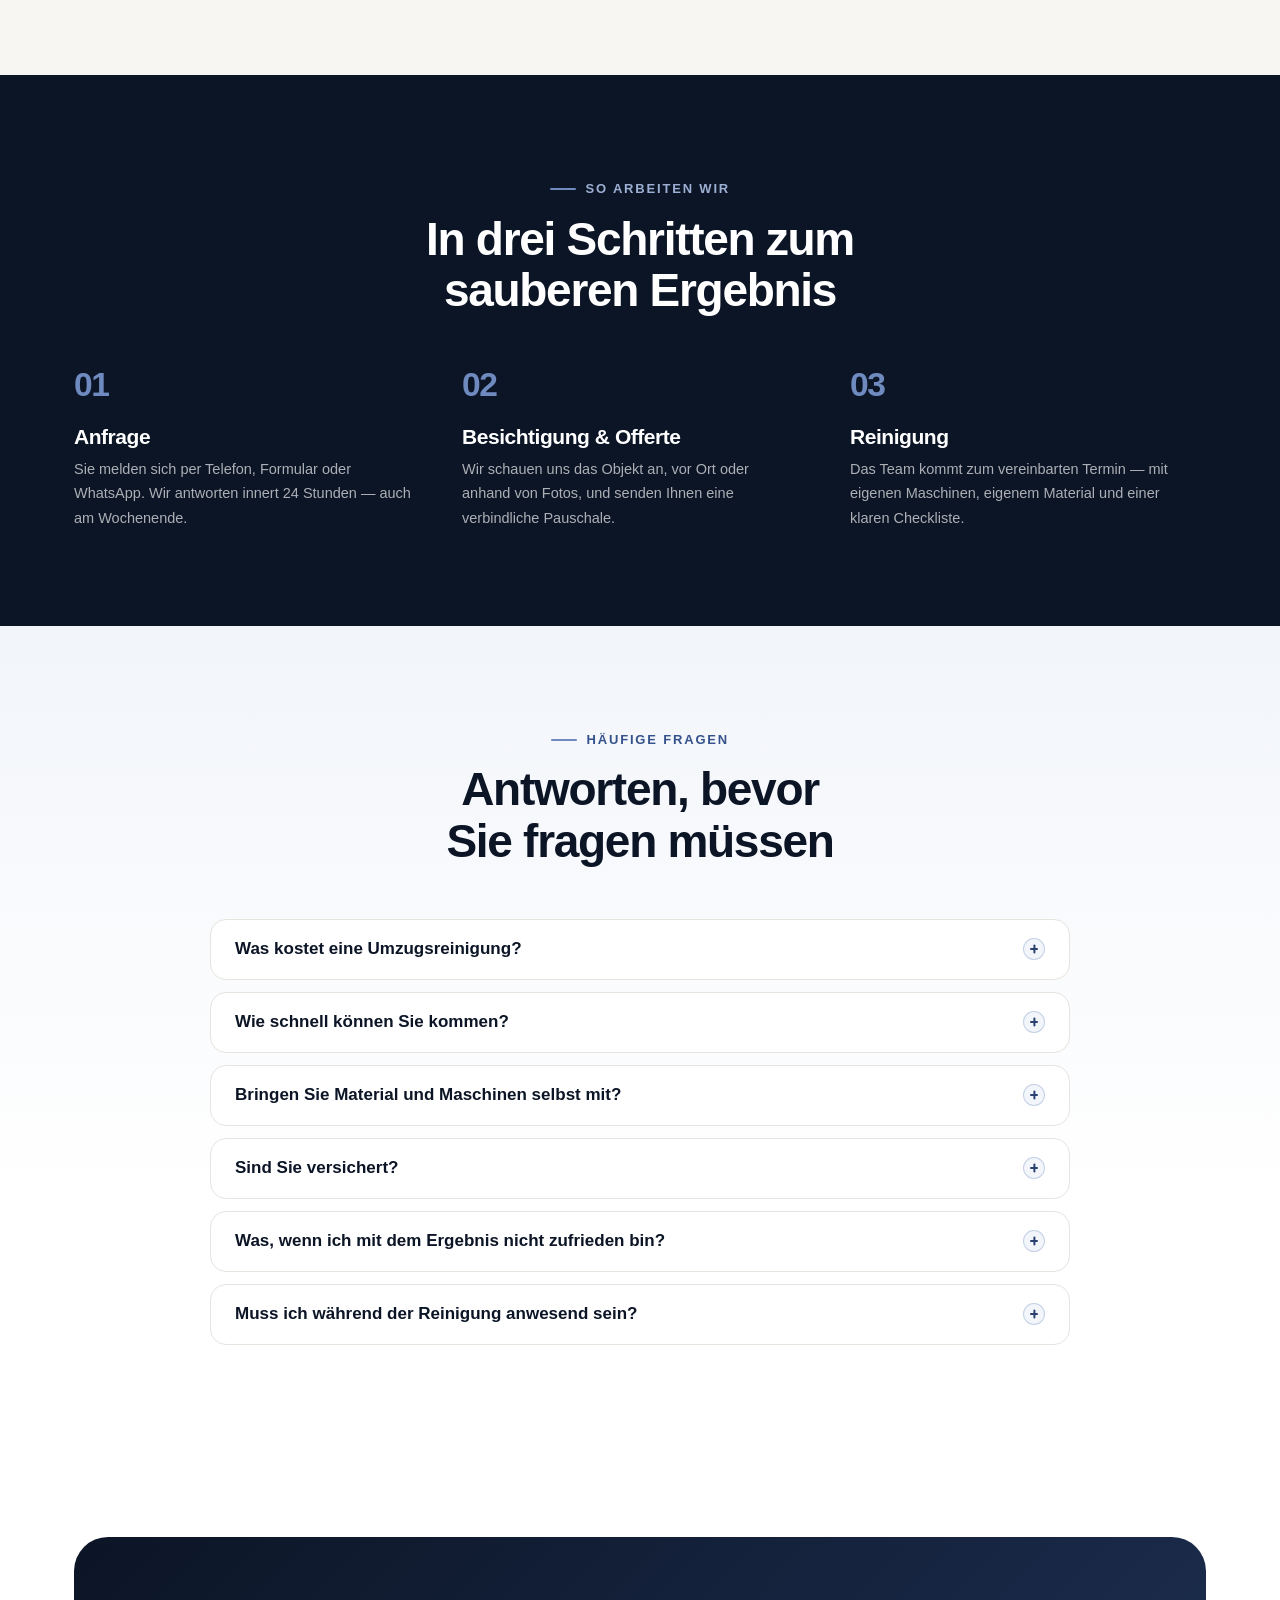
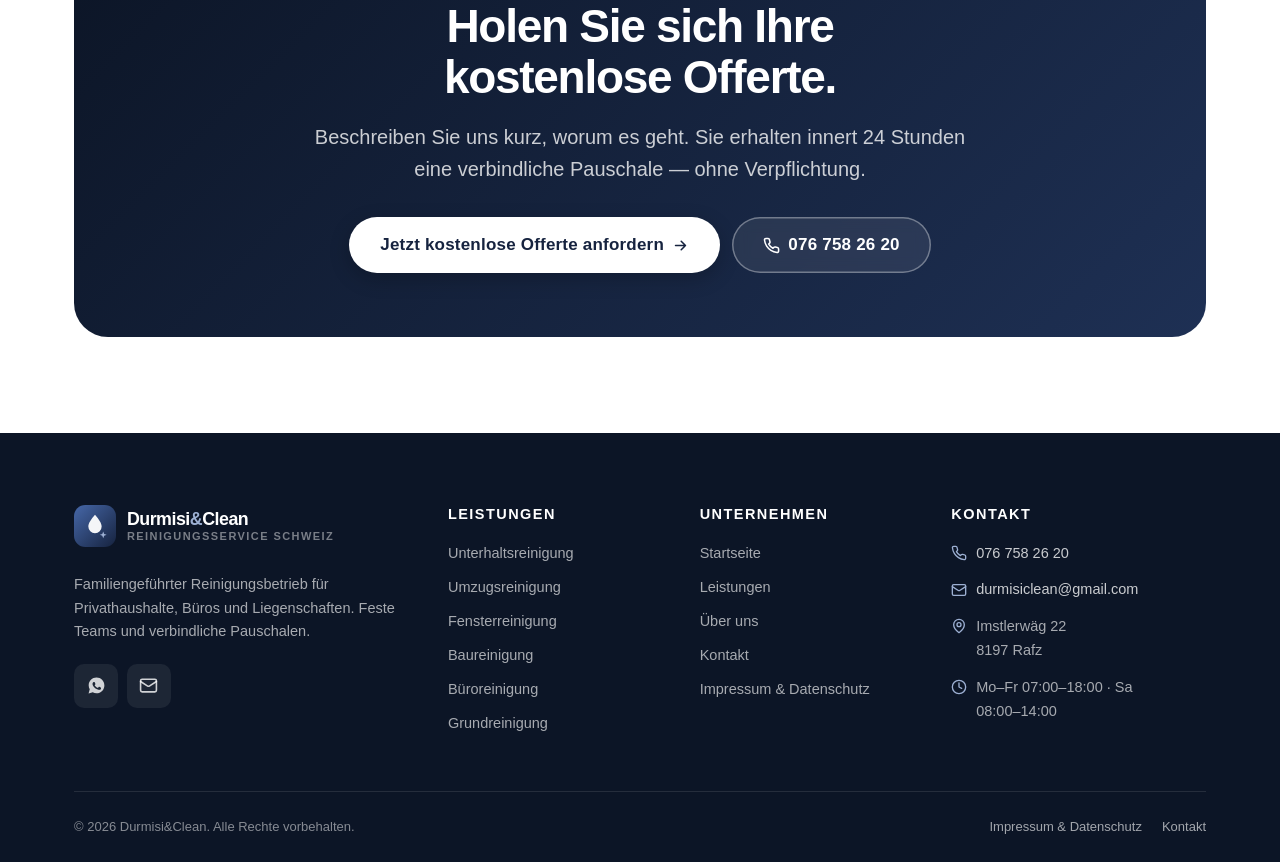
==== commit f599bc73: "Fix pre-launch defects: dead social links, SEO, a11y Broken links: - CONTACT.instagram and CONTACT.f" ====
--- a/index.html
+++ b/index.html
@@ -11,24 +11,31 @@
 <meta property="og:type" content="website">
 <meta property="og:locale" content="de_CH">
 <meta property="og:locale:alternate" content="en_GB">
-<meta property="og:image" content="assets/img/hero.jpg">
+<link rel="canonical" href="https://durmisi-clean.ch/">
+<meta property="og:url" content="https://durmisi-clean.ch/">
+<meta property="og:site_name" content="Durmisi&amp;Clean">
+<meta property="og:image" content="https://durmisi-clean.ch/assets/img/hero.jpg">
+<meta property="og:image:width" content="1920">
+<meta property="og:image:height" content="1280">
 <link rel="icon" href="assets/favicon.svg" type="image/svg+xml">
 <link rel="stylesheet" href="css/style.css">
-
 
 <script type="application/ld+json">
 {
   "@context": "https://schema.org",
-  "@type": "professionalService",
+  "@type": "ProfessionalService",
   "name": "Durmisi&Clean",
+  "url": "https://durmisi-clean.ch/",
+  "image": "https://durmisi-clean.ch/assets/img/hero.jpg",
   "description": "Professionelle Reinigung für Privathaushalte, Büros und Liegenschaften in der Schweiz.",
-  "telephone": "[TELEFON]",
-  "email": "[EMAIL]",
+  "telephone": "+41 76 758 26 20",
+  "email": "durmisiclean@gmail.com",
   "address": {
     "@type": "PostalAddress",
-    "streetAddress": "[STRASSE NR]",
-    "addressLocality": "[PLZ ORT]",
-    "addressCountry": "CH"
+    "streetAddress": "Imstlerwäg 22",
+    "addressLocality": "Rafz",
+    "addressCountry": "CH",
+    "postalCode": "8197"
   },
   "openingHoursSpecification": [
     {
@@ -67,18 +74,17 @@
 </head>
 <body>
 
-<a class="skip-link" href="#main">Zum Inhalt springen</a>
-
-<!-- ==================== TOP BAR ==================== -->
+<a class="skip-link" href="#main" data-i18n="nav.skip">Zum Inhalt springen</a>
+
 <div class="topbar">
   <div class="container topbar__inner">
     <ul class="topbar__list">
-      <li><a data-contact-href="phoneHref" href="tel:[TELEFON]">
+      <li><a data-contact-href="phoneHref" href="tel:+41767582620">
         <svg viewBox="0 0 24 24" fill="none" stroke="currentColor" stroke-width="2" stroke-linecap="round" stroke-linejoin="round" aria-hidden="true"><path d="M22 16.92v3a2 2 0 0 1-2.18 2 19.79 19.79 0 0 1-8.63-3.07 19.5 19.5 0 0 1-6-6 19.79 19.79 0 0 1-3.07-8.67A2 2 0 0 1 4.11 2h3a2 2 0 0 1 2 1.72c.13.96.36 1.9.7 2.81a2 2 0 0 1-.45 2.11L8.09 9.91a16 16 0 0 0 6 6l1.27-1.27a2 2 0 0 1 2.11-.45c.9.34 1.85.57 2.81.7A2 2 0 0 1 22 16.92Z"/></svg>
-        <span data-contact="phone">[TELEFON]</span></a></li>
-      <li><a data-contact-href="emailHref" href="mailto:[EMAIL]">
+        <span data-contact="phone">076 758 26 20</span></a></li>
+      <li><a data-contact-href="emailHref" href="mailto:durmisiclean@gmail.com">
         <svg viewBox="0 0 24 24" fill="none" stroke="currentColor" stroke-width="2" stroke-linecap="round" stroke-linejoin="round" aria-hidden="true"><rect x="2" y="4" width="20" height="16" rx="2"/><path d="m22 7-8.97 5.7a1.94 1.94 0 0 1-2.06 0L2 7"/></svg>
-        <span data-contact="email">[EMAIL]</span></a></li>
+        <span data-contact="email">durmisiclean@gmail.com</span></a></li>
     </ul>
     <p class="topbar__note">
       <svg viewBox="0 0 24 24" fill="none" stroke="currentColor" stroke-width="2" stroke-linecap="round" stroke-linejoin="round" aria-hidden="true"><circle cx="12" cy="12" r="10"/><path d="M12 6v6l4 2"/></svg>
@@ -87,7 +93,6 @@
   </div>
 </div>
 
-<!-- ==================== HEADER ==================== -->
 <header class="header">
   <div class="container header__inner">
     <a class="brand" href="index.html">
@@ -133,7 +138,6 @@
 
 <main id="main">
 
-  <!-- ==================== HERO ==================== -->
   <section class="hero">
     <div class="hero__bg">
       <img src="assets/img/hero.jpg" width="1920" height="1280" alt="" fetchpriority="high">
@@ -148,7 +152,7 @@
             <span data-i18n="cta.quoteLong">Jetzt kostenlose Offerte anfordern</span>
             <svg viewBox="0 0 24 24" fill="none" stroke="currentColor" stroke-width="2.2" stroke-linecap="round" stroke-linejoin="round" aria-hidden="true"><path d="M5 12h14m-6-6 6 6-6 6"/></svg>
           </a>
-          <a class="btn btn--on-dark btn--lg" data-contact-href="phoneHref" href="tel:[TELEFON]">
+          <a class="btn btn--on-dark btn--lg" data-contact-href="phoneHref" href="tel:+41767582620">
             <svg viewBox="0 0 24 24" fill="none" stroke="currentColor" stroke-width="2.2" stroke-linecap="round" stroke-linejoin="round" aria-hidden="true"><path d="M22 16.92v3a2 2 0 0 1-2.18 2 19.79 19.79 0 0 1-8.63-3.07 19.5 19.5 0 0 1-6-6 19.79 19.79 0 0 1-3.07-8.67A2 2 0 0 1 4.11 2h3a2 2 0 0 1 2 1.72c.13.96.36 1.9.7 2.81a2 2 0 0 1-.45 2.11L8.09 9.91a16 16 0 0 0 6 6l1.27-1.27a2 2 0 0 1 2.11-.45c.9.34 1.85.57 2.81.7A2 2 0 0 1 22 16.92Z"/></svg>
             <span data-i18n="cta.callNow">Jetzt anrufen</span>
           </a>
@@ -157,7 +161,6 @@
     </div>
   </section>
 
-  <!-- ==================== SERVICES ==================== -->
   <section class="section" id="leistungen">
     <div class="container">
       <div class="section-head is-centered">
@@ -262,7 +265,6 @@
     </div>
   </section>
 
-  <!-- ==================== WHY US ==================== -->
   <section class="section section--sand">
     <div class="container">
       <div class="split split--wide-right">
@@ -317,7 +319,6 @@
     </div>
   </section>
 
-  <!-- ==================== PROCESS ==================== -->
   <section class="section section--dark">
     <div class="container">
       <div class="section-head is-centered">
@@ -342,7 +343,6 @@
     </div>
   </section>
 
-  <!-- ==================== FAQ ==================== -->
   <section class="section section--mist">
     <div class="container">
       <div class="section-head is-centered">
@@ -414,7 +414,6 @@
     </div>
   </section>
 
-  <!-- ==================== FINAL CTA ==================== -->
   <section class="section">
     <div class="container">
       <div class="ctaband">
@@ -425,9 +424,9 @@
             <span data-i18n="cta.quoteLong">Jetzt kostenlose Offerte anfordern</span>
             <svg viewBox="0 0 24 24" fill="none" stroke="currentColor" stroke-width="2.2" stroke-linecap="round" stroke-linejoin="round" aria-hidden="true"><path d="M5 12h14m-6-6 6 6-6 6"/></svg>
           </a>
-          <a class="btn btn--on-dark btn--lg" data-contact-href="phoneHref" href="tel:[TELEFON]">
+          <a class="btn btn--on-dark btn--lg" data-contact-href="phoneHref" href="tel:+41767582620">
             <svg viewBox="0 0 24 24" fill="none" stroke="currentColor" stroke-width="2.2" stroke-linecap="round" stroke-linejoin="round" aria-hidden="true"><path d="M22 16.92v3a2 2 0 0 1-2.18 2 19.79 19.79 0 0 1-8.63-3.07 19.5 19.5 0 0 1-6-6 19.79 19.79 0 0 1-3.07-8.67A2 2 0 0 1 4.11 2h3a2 2 0 0 1 2 1.72c.13.96.36 1.9.7 2.81a2 2 0 0 1-.45 2.11L8.09 9.91a16 16 0 0 0 6 6l1.27-1.27a2 2 0 0 1 2.11-.45c.9.34 1.85.57 2.81.7A2 2 0 0 1 22 16.92Z"/></svg>
-            <span data-contact="phone">[TELEFON]</span>
+            <span data-contact="phone">076 758 26 20</span>
           </a>
         </div>
       </div>
@@ -436,7 +435,6 @@
 
 </main>
 
-<!-- ==================== FOOTER ==================== -->
 <footer class="footer">
   <div class="container">
     <div class="footer__grid">
@@ -464,7 +462,7 @@
           <a data-contact-href="whatsappHref" href="#" aria-label="WhatsApp" rel="noopener" target="_blank">
             <svg viewBox="0 0 24 24" fill="currentColor" aria-hidden="true"><path d="M12.04 2C6.58 2 2.13 6.45 2.13 11.91c0 1.75.46 3.46 1.32 4.96L2 22l5.25-1.38a9.9 9.9 0 0 0 4.79 1.22h.01c5.46 0 9.91-4.45 9.91-9.91C21.96 6.45 17.5 2 12.04 2Zm5.8 14.16c-.24.68-1.42 1.31-1.95 1.36-.5.05-.96.23-3.23-.67-2.72-1.07-4.44-3.85-4.57-4.03-.13-.18-1.09-1.45-1.09-2.77 0-1.32.69-1.97.94-2.24.24-.27.53-.34.71-.34.18 0 .35 0 .51.01.16.01.38-.06.6.46.22.53.76 1.85.83 1.98.07.14.11.29.02.47-.09.18-.14.29-.27.45-.13.16-.28.35-.4.47-.13.13-.27.28-.12.54.15.27.67 1.1 1.43 1.78.98.87 1.8 1.14 2.07 1.27.27.13.42.11.58-.07.16-.18.67-.78.85-1.05.18-.27.35-.22.6-.13.24.09 1.56.73 1.83.87.27.13.45.2.51.31.07.11.07.63-.17 1.31Z"/></svg>
           </a>
-          <a data-contact-href="emailHref" href="mailto:[EMAIL]" aria-label="E-Mail">
+          <a data-contact-href="emailHref" href="mailto:durmisiclean@gmail.com" aria-label="E-Mail">
             <svg viewBox="0 0 24 24" fill="none" stroke="currentColor" stroke-width="2" stroke-linecap="round" stroke-linejoin="round" aria-hidden="true"><rect x="2" y="4" width="20" height="16" rx="2"/><path d="m22 7-8.97 5.7a1.94 1.94 0 0 1-2.06 0L2 7"/></svg>
           </a>
         </div>
@@ -496,17 +494,17 @@
       <div>
         <h4 data-i18n="ft.contact">Kontakt</h4>
         <div class="footer__contact">
-          <a data-contact-href="phoneHref" href="tel:[TELEFON]">
+          <a data-contact-href="phoneHref" href="tel:+41767582620">
             <svg viewBox="0 0 24 24" fill="none" stroke="currentColor" stroke-width="2" stroke-linecap="round" stroke-linejoin="round" aria-hidden="true"><path d="M22 16.92v3a2 2 0 0 1-2.18 2 19.79 19.79 0 0 1-8.63-3.07 19.5 19.5 0 0 1-6-6 19.79 19.79 0 0 1-3.07-8.67A2 2 0 0 1 4.11 2h3a2 2 0 0 1 2 1.72c.13.96.36 1.9.7 2.81a2 2 0 0 1-.45 2.11L8.09 9.91a16 16 0 0 0 6 6l1.27-1.27a2 2 0 0 1 2.11-.45c.9.34 1.85.57 2.81.7A2 2 0 0 1 22 16.92Z"/></svg>
-            <span data-contact="phone">[TELEFON]</span>
-          </a>
-          <a data-contact-href="emailHref" href="mailto:[EMAIL]">
+            <span data-contact="phone">076 758 26 20</span>
+          </a>
+          <a data-contact-href="emailHref" href="mailto:durmisiclean@gmail.com">
             <svg viewBox="0 0 24 24" fill="none" stroke="currentColor" stroke-width="2" stroke-linecap="round" stroke-linejoin="round" aria-hidden="true"><rect x="2" y="4" width="20" height="16" rx="2"/><path d="m22 7-8.97 5.7a1.94 1.94 0 0 1-2.06 0L2 7"/></svg>
-            <span data-contact="email">[EMAIL]</span>
+            <span data-contact="email">durmisiclean@gmail.com</span>
           </a>
           <p>
             <svg viewBox="0 0 24 24" fill="none" stroke="currentColor" stroke-width="2" stroke-linecap="round" stroke-linejoin="round" aria-hidden="true"><path d="M20 10c0 6-8 12-8 12s-8-6-8-12a8 8 0 0 1 16 0Z"/><circle cx="12" cy="10" r="3"/></svg>
-            <span><span data-contact="street">[STRASSE NR]</span><br><span data-contact="city">[PLZ ORT]</span></span>
+            <span><span data-contact="street">Imstlerwäg 22</span><br><span data-contact="city">8197 Rafz</span></span>
           </p>
           <p>
             <svg viewBox="0 0 24 24" fill="none" stroke="currentColor" stroke-width="2" stroke-linecap="round" stroke-linejoin="round" aria-hidden="true"><circle cx="12" cy="12" r="10"/><path d="M12 6v6l4 2"/></svg>
@@ -526,9 +524,8 @@
   </div>
 </footer>
 
-<!-- ==================== MOBILE CALL BAR ==================== -->
 <div class="callbar">
-  <a class="btn btn--ghost" data-contact-href="phoneHref" href="tel:[TELEFON]">
+  <a class="btn btn--ghost" data-contact-href="phoneHref" href="tel:+41767582620">
     <svg viewBox="0 0 24 24" fill="none" stroke="currentColor" stroke-width="2.2" stroke-linecap="round" stroke-linejoin="round" aria-hidden="true"><path d="M22 16.92v3a2 2 0 0 1-2.18 2 19.79 19.79 0 0 1-8.63-3.07 19.5 19.5 0 0 1-6-6 19.79 19.79 0 0 1-3.07-8.67A2 2 0 0 1 4.11 2h3a2 2 0 0 1 2 1.72c.13.96.36 1.9.7 2.81a2 2 0 0 1-.45 2.11L8.09 9.91a16 16 0 0 0 6 6l1.27-1.27a2 2 0 0 1 2.11-.45c.9.34 1.85.57 2.81.7A2 2 0 0 1 22 16.92Z"/></svg>
     <span data-i18n="cta.call">Anrufen</span>
   </a>
--- a/css/style.css
+++ b/css/style.css
@@ -206,6 +206,10 @@
 .grid--4 { grid-template-columns: repeat(4, 1fr); }
 @media (max-width: 1040px) { .grid--4 { grid-template-columns: repeat(2, 1fr); } }
 @media (max-width: 460px)  { .grid--4 { grid-template-columns: 1fr; } }
+
+/* Three-item grids: three across, then straight to one. 2+1 strands the last. */
+.grid--3 { grid-template-columns: repeat(3, 1fr); }
+@media (max-width: 900px) { .grid--3 { grid-template-columns: 1fr; } }
 
 /* Sits inside one half of a split, so two across is the most it should be */
 .grid--auto-sm { grid-template-columns: repeat(2, 1fr); }
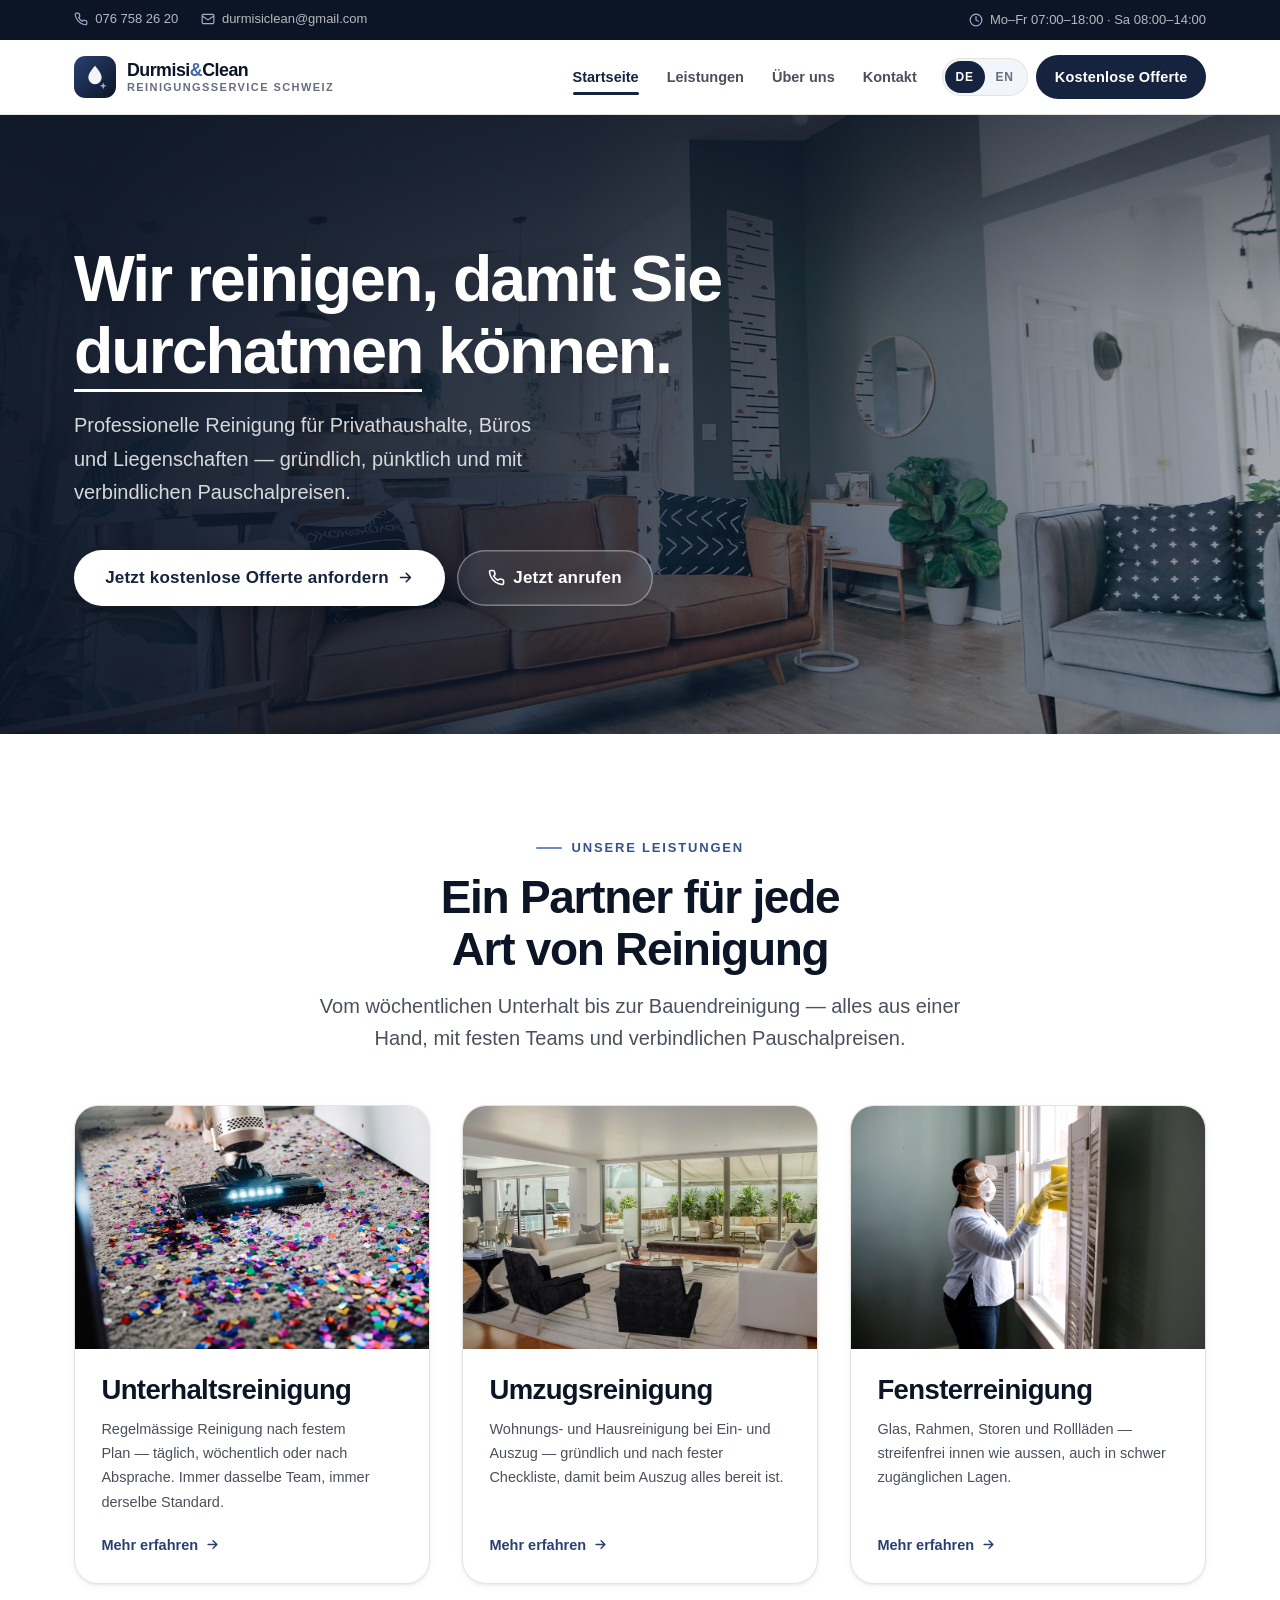
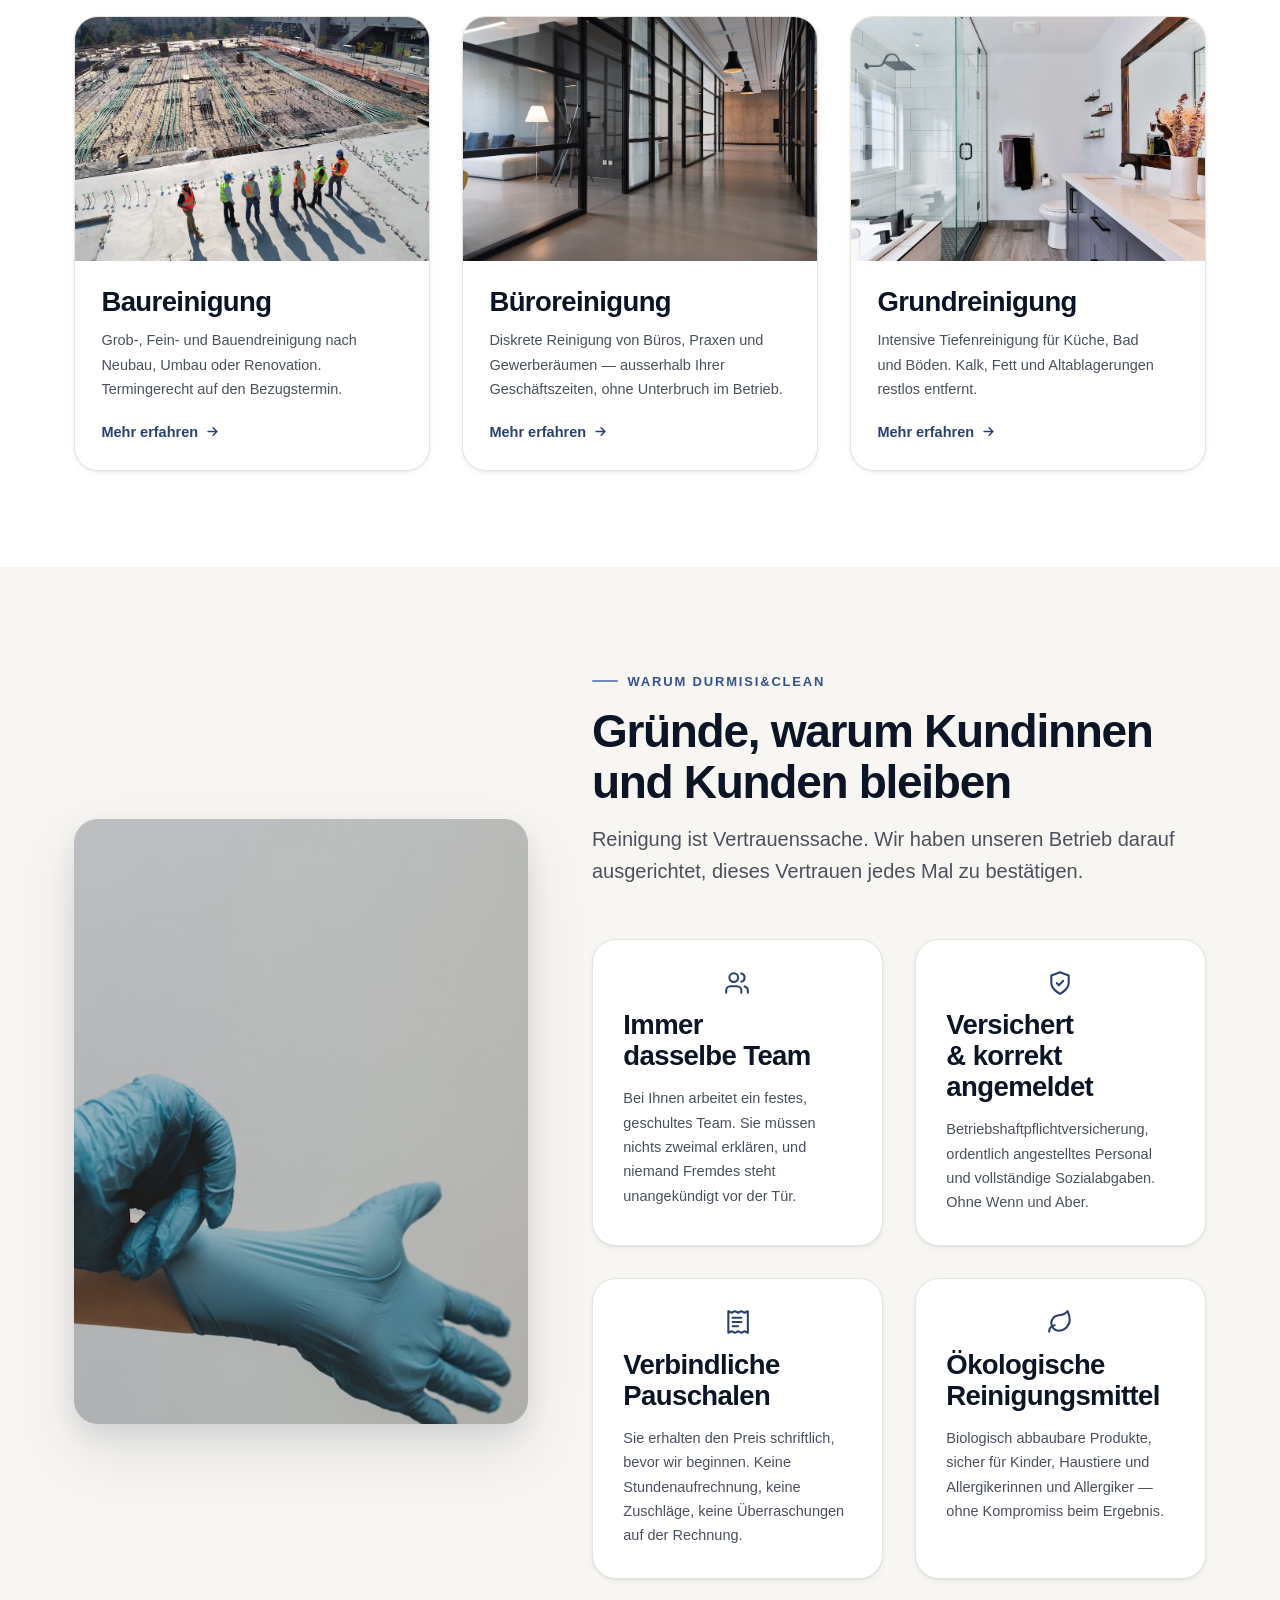
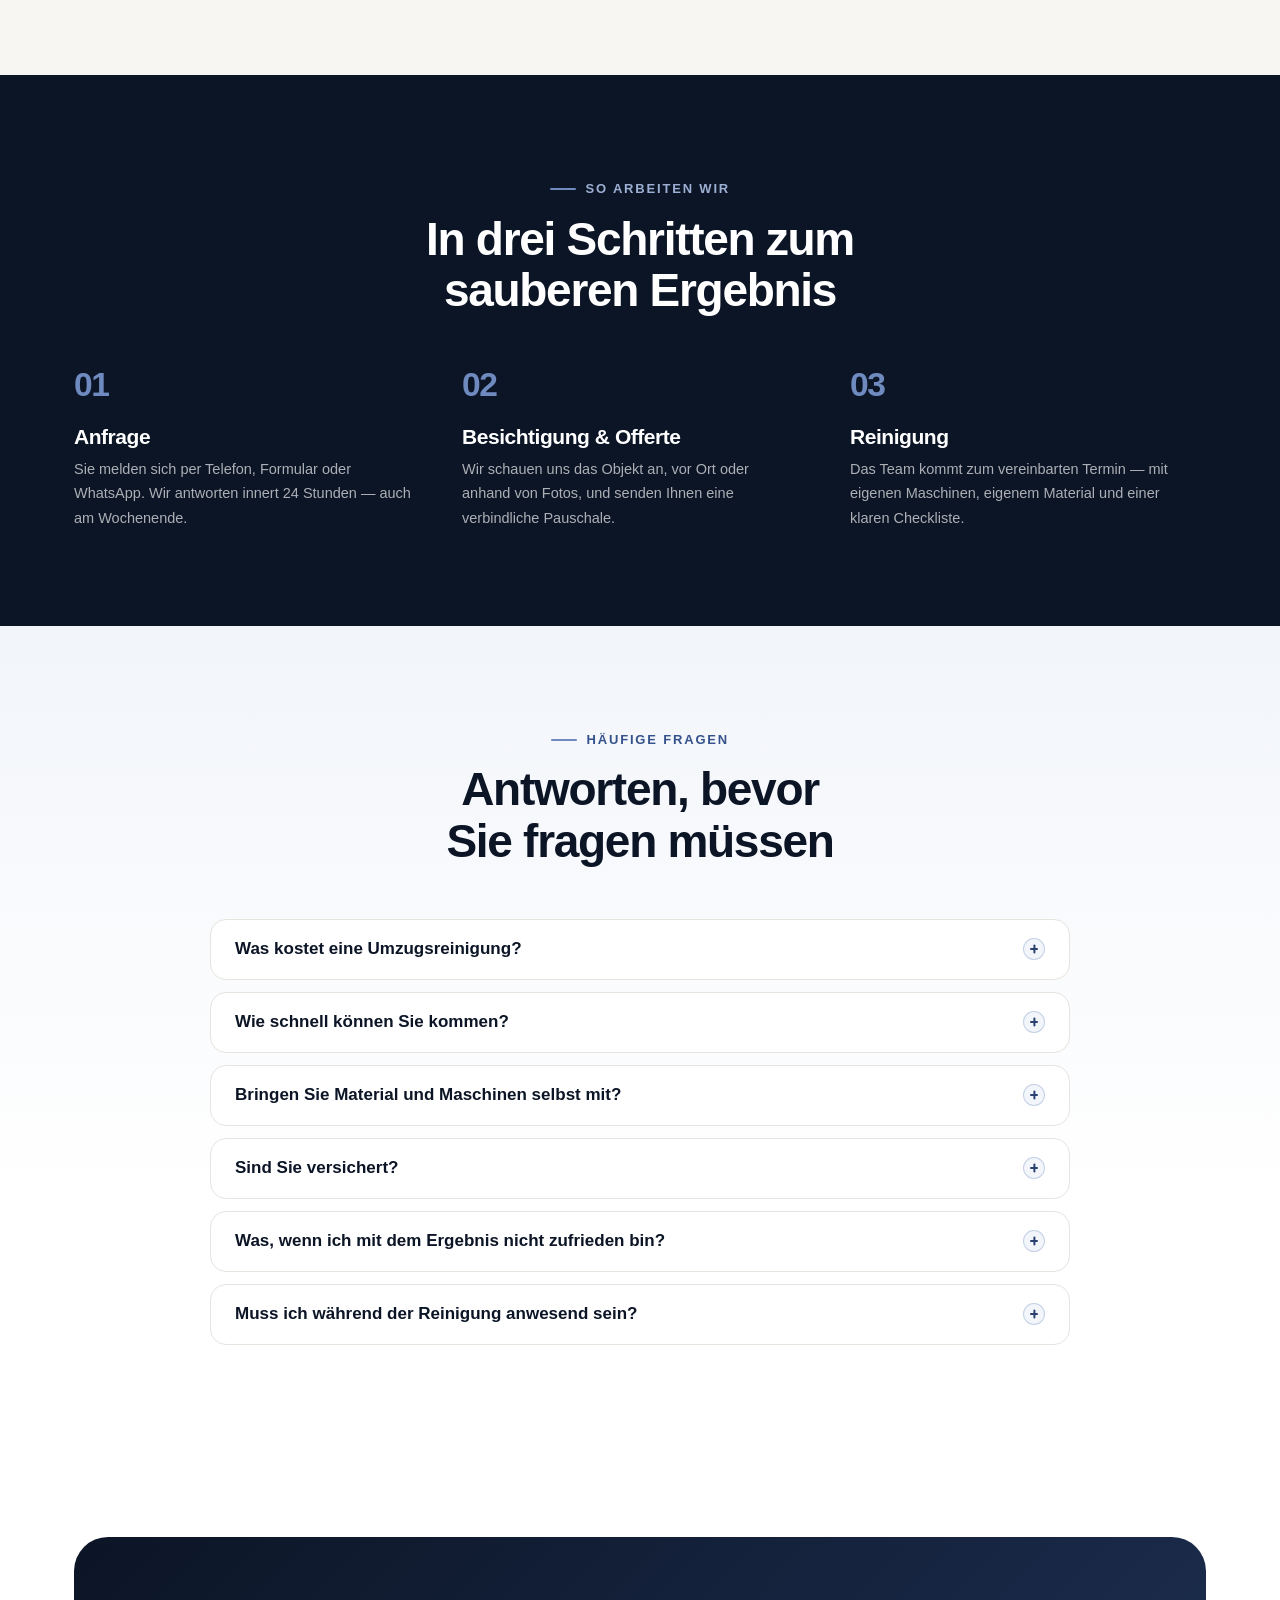
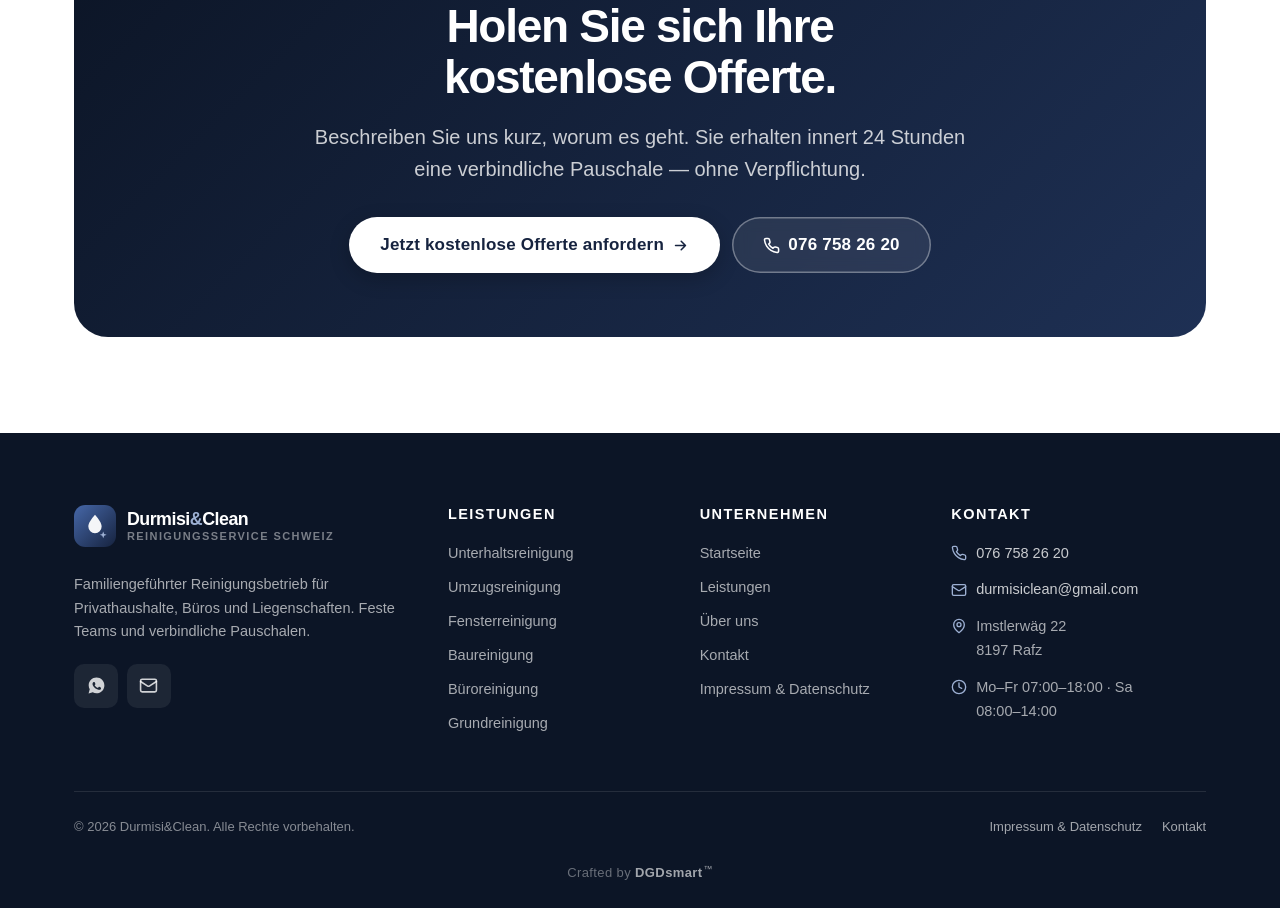
==== commit 698fa41d: "Add DGDsmart credit link to footer Adds a "Crafted by DGDsmart™" line below the footer bottom bar on" ====
--- a/index.html
+++ b/index.html
@@ -521,6 +521,9 @@
         <a href="kontakt.html" data-i18n="nav.contact">Kontakt</a>
       </nav>
     </div>
+    <div class="footer__credit">
+      <p>Crafted by <a href="https://dgdsmart.com" target="_blank" rel="noopener"><strong>DGDsmart</strong><sup>&trade;</sup></a></p>
+    </div>
   </div>
 </footer>
 
--- a/css/style.css
+++ b/css/style.css
@@ -759,6 +759,14 @@
 .footer__bottom nav { display: flex; flex-wrap: wrap; gap: 1.25rem; }
 .footer__bottom a { color: rgba(255,255,255,.62); text-decoration: none; }
 .footer__bottom a:hover { color: #fff; text-decoration: underline; }
+.footer__credit {
+  padding-block: 0 1.5rem; text-align: center;
+  font-size: var(--fs-xs); color: rgba(255,255,255,.38); letter-spacing: .03em;
+}
+.footer__credit a { color: rgba(255,255,255,.62); text-decoration: none; transition: color .2s; }
+.footer__credit a:hover { color: #fff; text-decoration: underline; }
+.footer__credit strong { font-weight: 600; }
+.footer__credit sup { font-size: .68em; margin-left: .12em; }
 
 /* Floating mobile call bar */
 .callbar {
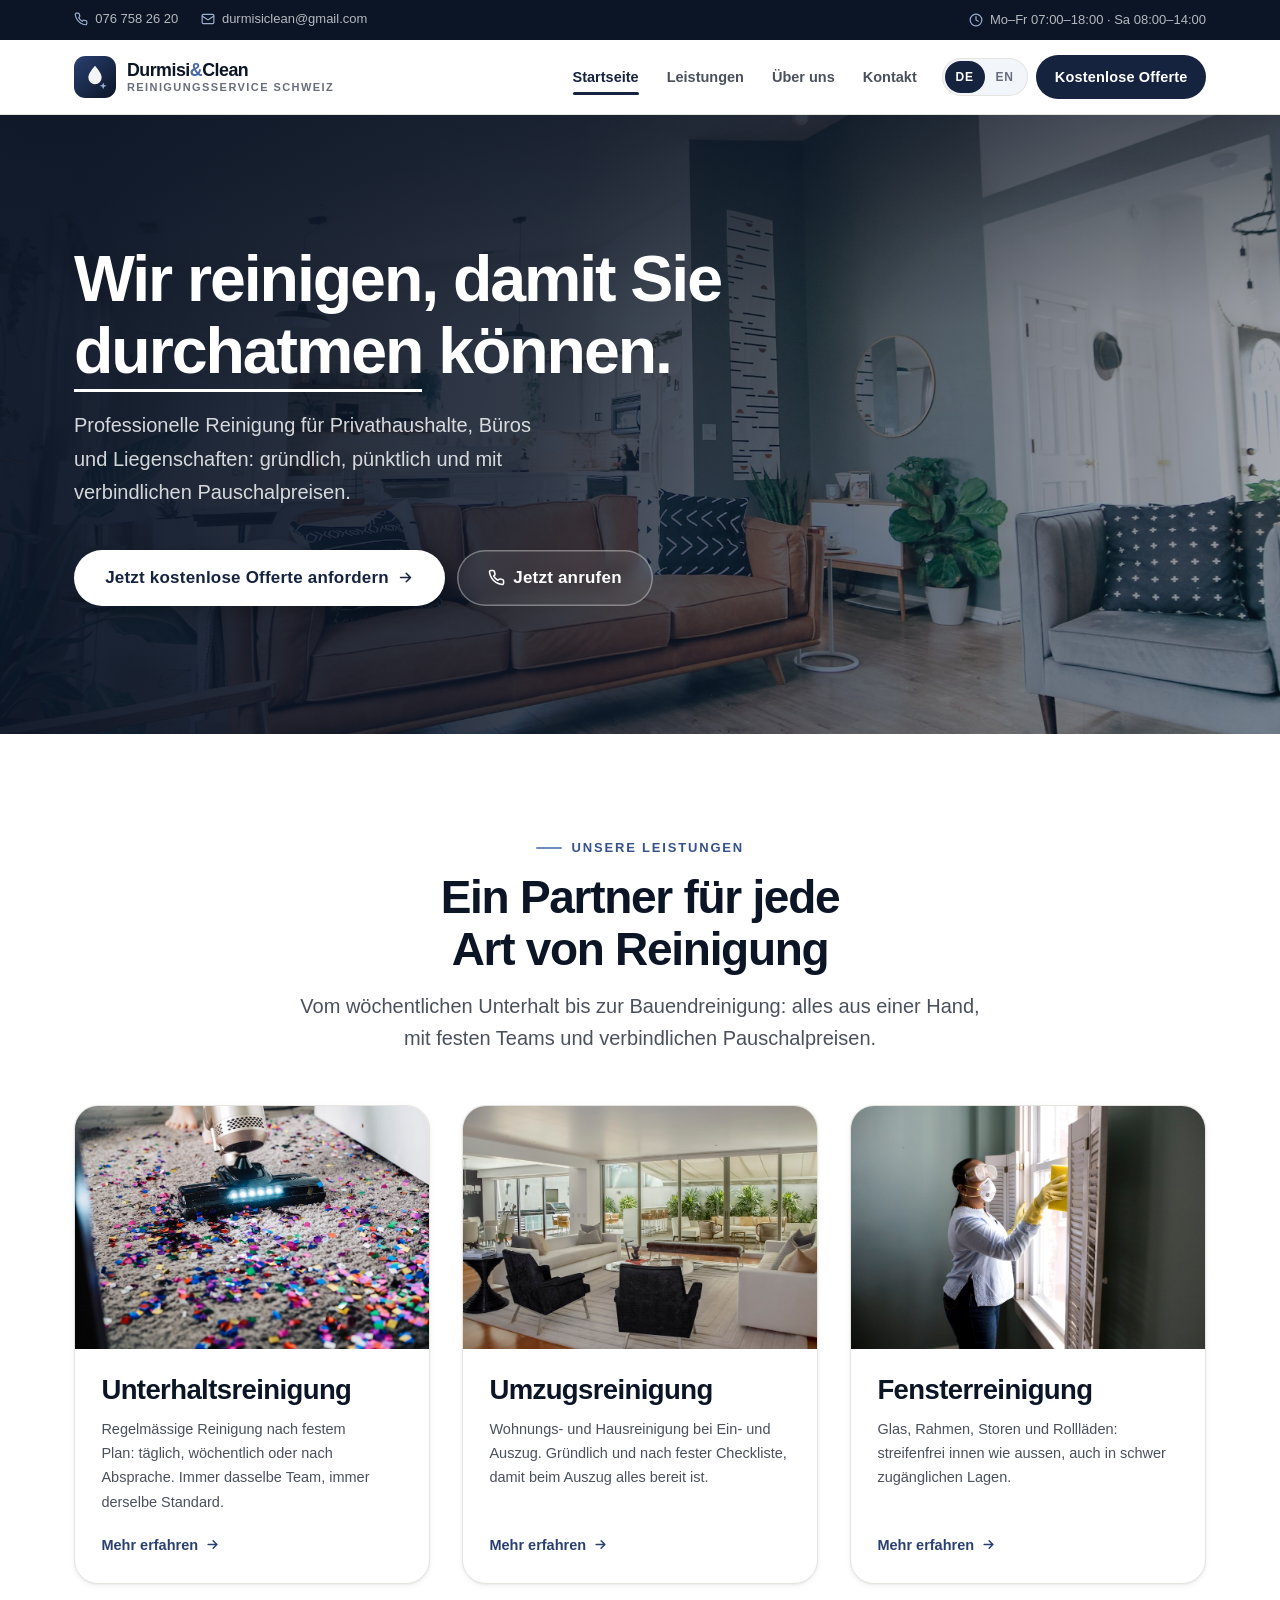
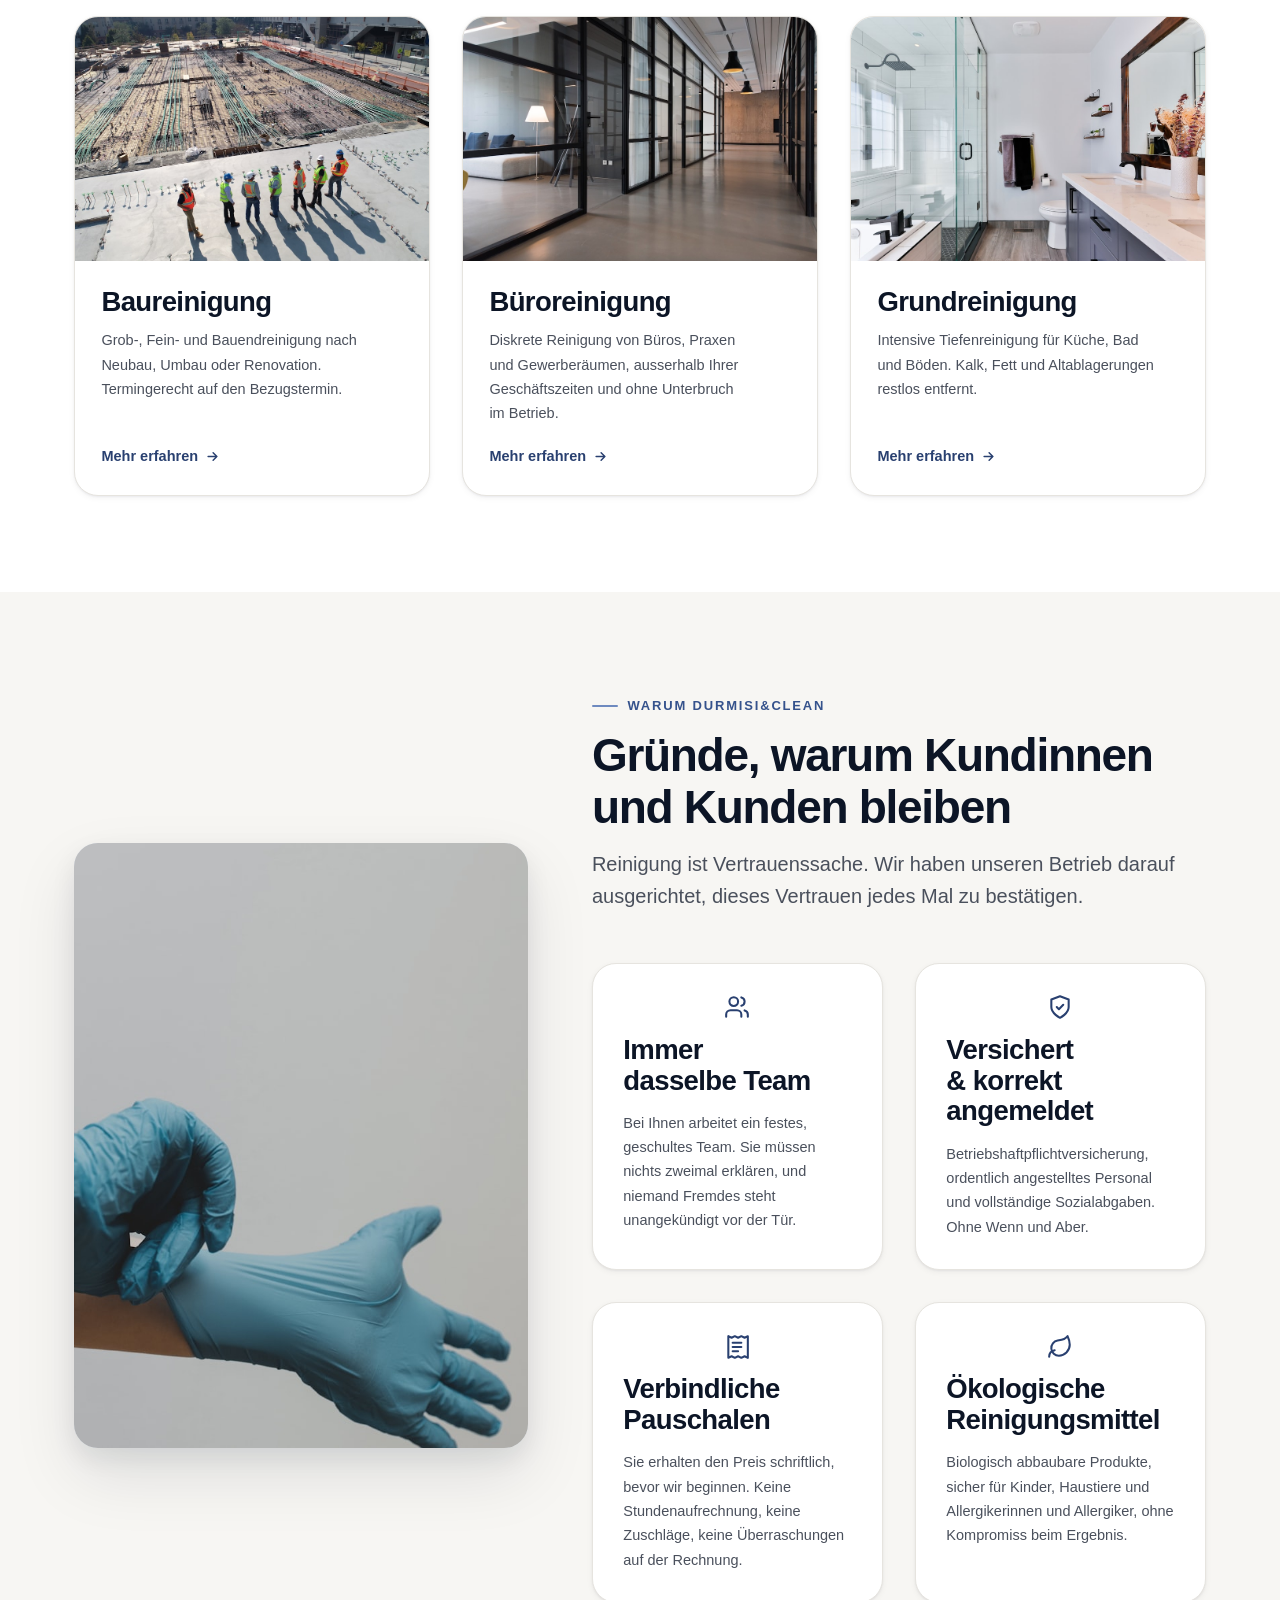
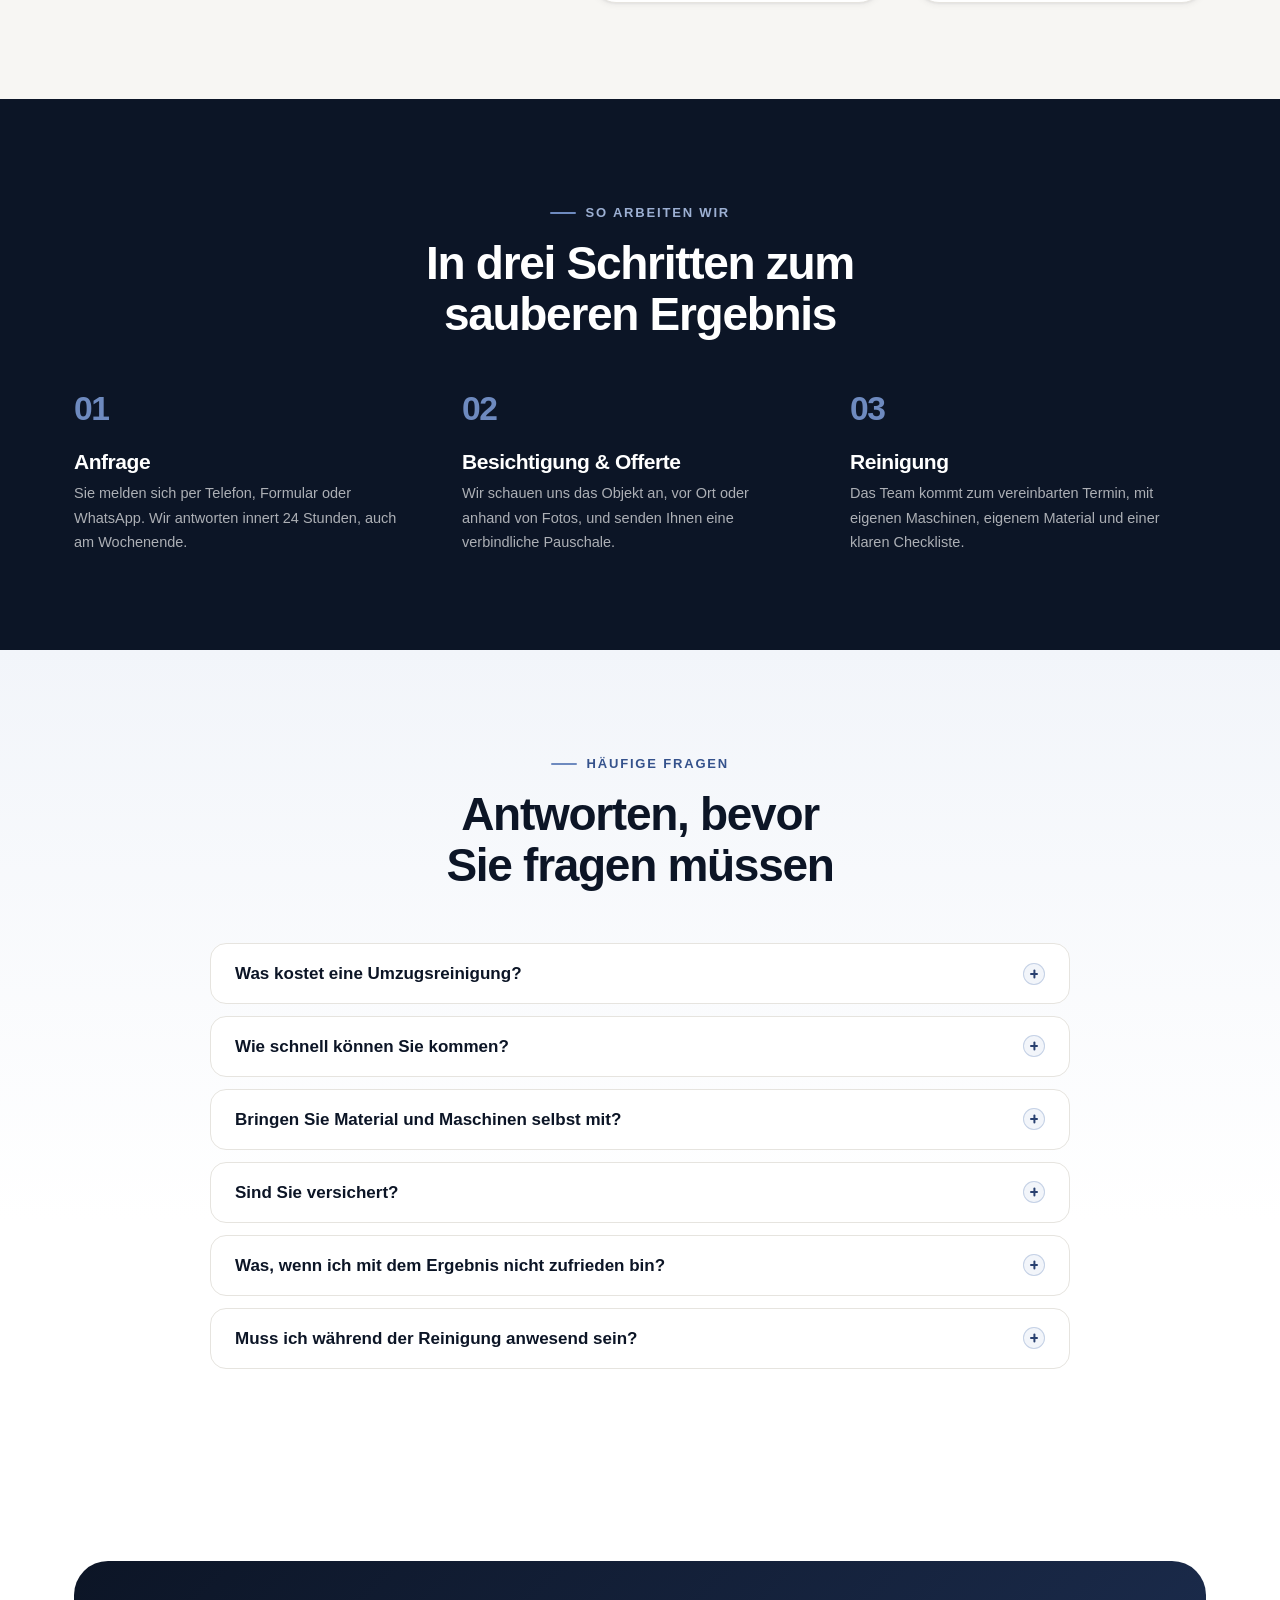
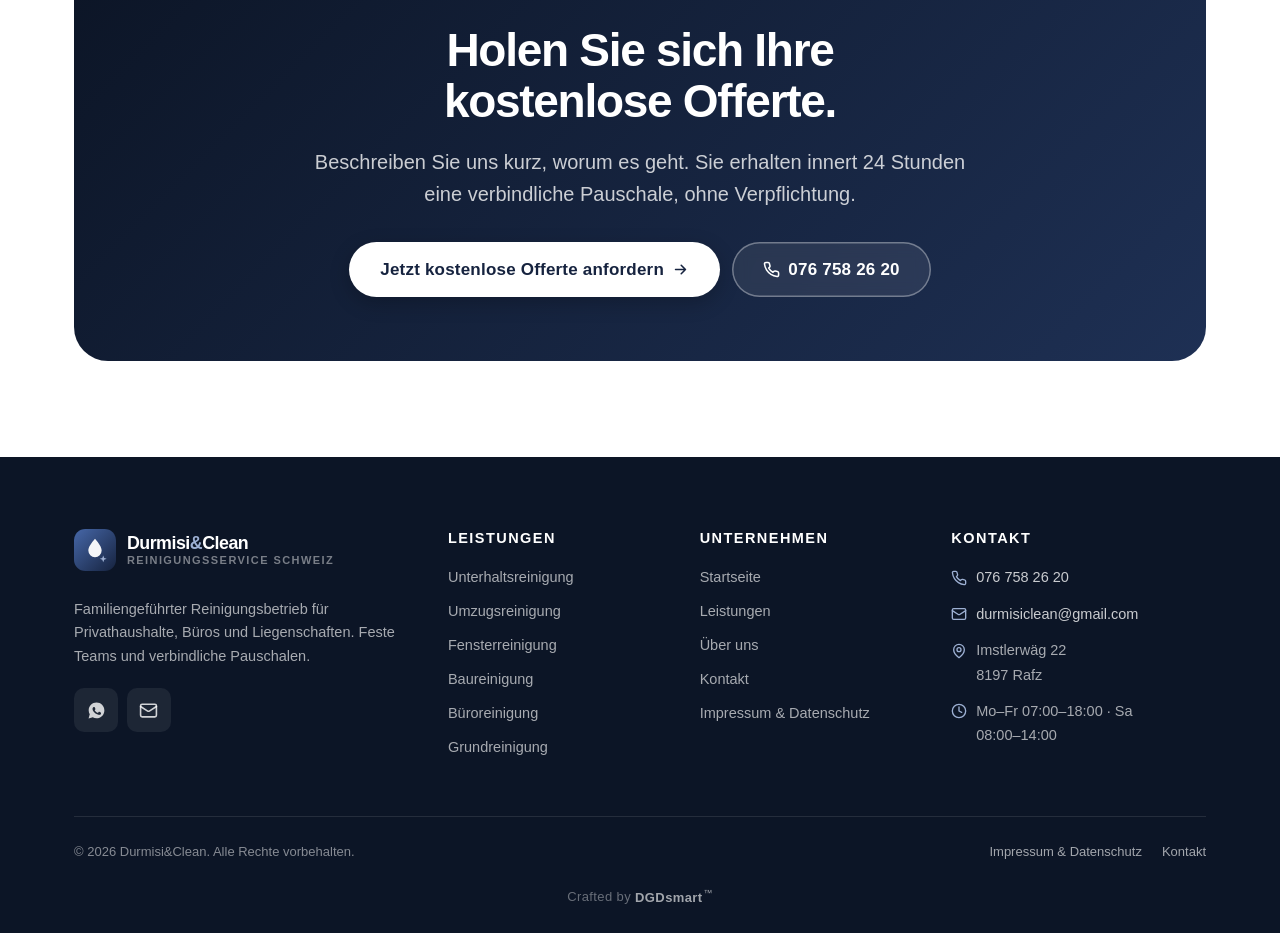
==== commit d17c3e04: "Tidy copy punctuation, add robots/sitemap, enrich structured data Copy: - Replace the spaced em-dash" ====
--- a/index.html
+++ b/index.html
@@ -3,10 +3,11 @@
 <head>
 <meta charset="utf-8">
 <meta name="viewport" content="width=device-width, initial-scale=1">
-<title data-i18n="meta.home.title">Durmisi&amp;Clean — Professionelle Reinigung in der Schweiz</title>
+<title data-i18n="meta.home.title">Durmisi&amp;Clean | Professionelle Reinigung in der Schweiz</title>
 <meta name="description" data-i18n-attr="content:meta.home.desc" content="Unterhaltsreinigung, Umzugsreinigung, Fenster-, Bau-, Büro- und Grundreinigung in der Schweiz. Kostenlose Offerte innert 24 Stunden.">
+<meta name="robots" content="index, follow">
 <meta name="theme-color" content="#0c1526">
-<meta property="og:title" content="Durmisi&amp;Clean — Professionelle Reinigung in der Schweiz">
+<meta property="og:title" content="Durmisi&amp;Clean | Professionelle Reinigung in der Schweiz">
 <meta property="og:description" content="Gründlich, pünktlich und mit verbindlichen Pauschalpreisen. Kostenlose Offerte innert 24 Stunden.">
 <meta property="og:type" content="website">
 <meta property="og:locale" content="de_CH">
@@ -34,9 +35,24 @@
     "@type": "PostalAddress",
     "streetAddress": "Imstlerwäg 22",
     "addressLocality": "Rafz",
+    "addressRegion": "ZH",
     "addressCountry": "CH",
     "postalCode": "8197"
   },
+  "geo": {
+    "@type": "GeoCoordinates",
+    "latitude": 47.6125,
+    "longitude": 8.5369
+  },
+  "areaServed": [
+    { "@type": "AdministrativeArea", "name": "Kanton Zürich" },
+    { "@type": "City", "name": "Rafz" },
+    { "@type": "City", "name": "Bülach" },
+    { "@type": "City", "name": "Eglisau" },
+    { "@type": "City", "name": "Schaffhausen" }
+  ],
+  "priceRange": "$$",
+  "sameAs": ["https://wa.me/41767582620"],
   "openingHoursSpecification": [
     {
       "@type": "OpeningHoursSpecification",
@@ -60,9 +76,7 @@
 }
 </script>
 <script>
-  /* Runs before first paint: applies the stored language so English visitors
-     never see a flash of German. The timer is a failsafe — if i18n.js fails to
-     load, it un-hides the page rather than leaving it blank. */
+  /* Apply the stored language before first paint; the timeout reveals the page if i18n.js never loads. */
   try {
     var d = document.documentElement;
     if (localStorage.getItem('dc-lang') === 'en') {
@@ -145,7 +159,7 @@
     <div class="container">
       <div class="hero__inner">
         <h1 data-i18n="hero.title">Wir reinigen, damit Sie <span class="hl-underline">durchatmen</span> können.</h1>
-        <p class="hero__sub" data-i18n="hero.sub">Professionelle Reinigung für Privathaushalte, Büros und Liegenschaften — gründlich, pünktlich und mit verbindlichen Pauschalpreisen.</p>
+        <p class="hero__sub" data-i18n="hero.sub">Professionelle Reinigung für Privathaushalte, Büros und Liegenschaften: gründlich, pünktlich und mit verbindlichen Pauschalpreisen.</p>
 
         <div class="btn-row">
           <a class="btn btn--accent btn--lg" href="kontakt.html">
@@ -166,7 +180,7 @@
       <div class="section-head is-centered">
         <span class="eyebrow is-centered" data-i18n="services.eyebrow">Unsere Leistungen</span>
         <h2 data-i18n="services.title">Ein Partner für jede Art von Reinigung</h2>
-        <p class="lead" data-i18n="services.sub">Vom wöchentlichen Unterhalt bis zur Bauendreinigung — alles aus einer Hand, mit festen Teams und verbindlichen Pauschalpreisen.</p>
+        <p class="lead" data-i18n="services.sub">Vom wöchentlichen Unterhalt bis zur Bauendreinigung: alles aus einer Hand, mit festen Teams und verbindlichen Pauschalpreisen.</p>
       </div>
 
       <div class="grid grid--auto">
@@ -178,7 +192,7 @@
           </div>
           <div class="card__body">
             <h3 data-i18n="svc.unterhalt.name">Unterhaltsreinigung</h3>
-            <p data-i18n="svc.unterhalt.short">Regelmässige Reinigung nach festem Plan — täglich, wöchentlich oder nach Absprache. Immer dasselbe Team, immer derselbe Standard.</p>
+            <p data-i18n="svc.unterhalt.short">Regelmässige Reinigung nach festem Plan: täglich, wöchentlich oder nach Absprache. Immer dasselbe Team, immer derselbe Standard.</p>
             <a class="link-arrow" href="leistungen.html#unterhaltsreinigung">
               <span data-i18n="cta.details">Mehr erfahren</span>
               <svg viewBox="0 0 24 24" fill="none" stroke="currentColor" stroke-width="2.4" stroke-linecap="round" stroke-linejoin="round" aria-hidden="true"><path d="M5 12h14m-6-6 6 6-6 6"/></svg>
@@ -193,7 +207,7 @@
           </div>
           <div class="card__body">
             <h3 data-i18n="svc.umzug.name">Umzugsreinigung</h3>
-            <p data-i18n="svc.umzug.short">Wohnungs- und Hausreinigung bei Ein- und Auszug — gründlich und nach fester Checkliste, damit beim Auszug alles bereit ist.</p>
+            <p data-i18n="svc.umzug.short">Wohnungs- und Hausreinigung bei Ein- und Auszug. Gründlich und nach fester Checkliste, damit beim Auszug alles bereit ist.</p>
             <a class="link-arrow" href="leistungen.html#umzugsreinigung">
               <span data-i18n="cta.details">Mehr erfahren</span>
               <svg viewBox="0 0 24 24" fill="none" stroke="currentColor" stroke-width="2.4" stroke-linecap="round" stroke-linejoin="round" aria-hidden="true"><path d="M5 12h14m-6-6 6 6-6 6"/></svg>
@@ -208,7 +222,7 @@
           </div>
           <div class="card__body">
             <h3 data-i18n="svc.fenster.name">Fensterreinigung</h3>
-            <p data-i18n="svc.fenster.short">Glas, Rahmen, Storen und Rollläden — streifenfrei innen wie aussen, auch in schwer zugänglichen Lagen.</p>
+            <p data-i18n="svc.fenster.short">Glas, Rahmen, Storen und Rollläden: streifenfrei innen wie aussen, auch in schwer zugänglichen Lagen.</p>
             <a class="link-arrow" href="leistungen.html#fensterreinigung">
               <span data-i18n="cta.details">Mehr erfahren</span>
               <svg viewBox="0 0 24 24" fill="none" stroke="currentColor" stroke-width="2.4" stroke-linecap="round" stroke-linejoin="round" aria-hidden="true"><path d="M5 12h14m-6-6 6 6-6 6"/></svg>
@@ -238,7 +252,7 @@
           </div>
           <div class="card__body">
             <h3 data-i18n="svc.buero.name">Büroreinigung</h3>
-            <p data-i18n="svc.buero.short">Diskrete Reinigung von Büros, Praxen und Gewerberäumen — ausserhalb Ihrer Geschäftszeiten, ohne Unterbruch im Betrieb.</p>
+            <p data-i18n="svc.buero.short">Diskrete Reinigung von Büros, Praxen und Gewerberäumen, ausserhalb Ihrer Geschäftszeiten und ohne Unterbruch im Betrieb.</p>
             <a class="link-arrow" href="leistungen.html#bueroreinigung">
               <span data-i18n="cta.details">Mehr erfahren</span>
               <svg viewBox="0 0 24 24" fill="none" stroke="currentColor" stroke-width="2.4" stroke-linecap="round" stroke-linejoin="round" aria-hidden="true"><path d="M5 12h14m-6-6 6 6-6 6"/></svg>
@@ -270,7 +284,7 @@
       <div class="split split--wide-right">
         <div class="split__media media-stack is-first">
           <div class="media-frame media-frame--tall">
-            <img src="assets/img/about.jpg" width="1200" height="900" loading="lazy" alt="">
+            <img src="assets/img/about.jpg" width="1200" height="900" loading="lazy" data-i18n-attr="alt:img.about.alt" alt="Reinigungskraft von Durmisi&amp;Clean zieht blaue Schutzhandschuhe an">
           </div>
         </div>
 
@@ -311,7 +325,7 @@
                 <svg viewBox="0 0 24 24" fill="none" stroke="currentColor" stroke-width="1.9" stroke-linecap="round" stroke-linejoin="round" aria-hidden="true"><path d="M11 20A7 7 0 0 1 9.8 6.1C15.5 5 17 4.48 19 2c1 2 2 4.18 2 8 0 5.5-4.78 10-10 10Z"/><path d="M2 21c0-3 1.85-5.36 5.08-6"/></svg>
               </span>
               <h3 data-i18n="why.4.title">Ökologische Reinigungsmittel</h3>
-              <p data-i18n="why.4.text">Biologisch abbaubare Produkte, sicher für Kinder, Haustiere und Allergikerinnen und Allergiker — ohne Kompromiss beim Ergebnis.</p>
+              <p data-i18n="why.4.text">Biologisch abbaubare Produkte, sicher für Kinder, Haustiere und Allergikerinnen und Allergiker, ohne Kompromiss beim Ergebnis.</p>
             </div>
           </div>
         </div>
@@ -329,7 +343,7 @@
       <div class="steps">
         <div class="step">
           <h3 data-i18n="process.1.title">Anfrage</h3>
-          <p data-i18n="process.1.text">Sie melden sich per Telefon, Formular oder WhatsApp. Wir antworten innert 24 Stunden — auch am Wochenende.</p>
+          <p data-i18n="process.1.text">Sie melden sich per Telefon, Formular oder WhatsApp. Wir antworten innert 24 Stunden, auch am Wochenende.</p>
         </div>
         <div class="step">
           <h3 data-i18n="process.2.title">Besichtigung &amp; Offerte</h3>
@@ -337,7 +351,7 @@
         </div>
         <div class="step">
           <h3 data-i18n="process.3.title">Reinigung</h3>
-          <p data-i18n="process.3.text">Das Team kommt zum vereinbarten Termin — mit eigenen Maschinen, eigenem Material und einer klaren Checkliste.</p>
+          <p data-i18n="process.3.text">Das Team kommt zum vereinbarten Termin, mit eigenen Maschinen, eigenem Material und einer klaren Checkliste.</p>
         </div>
       </div>
     </div>
@@ -357,7 +371,7 @@
             <span class="faq__icon" aria-hidden="true"></span>
           </button>
           <div class="faq__a" id="faq-a1" role="region" aria-labelledby="faq-q1" aria-hidden="true"><div>
-            <p data-i18n="faq.1.a">Der Preis richtet sich nach Grösse und Zustand des Objekts sowie danach, ob Fenster, Storen und Balkon dazugehören. Sie erhalten vor dem Start immer eine verbindliche Pauschale — kostenlos und unverbindlich. Richtwerte für Ihre Wohnungsgrösse nennen wir Ihnen gerne direkt am Telefon.</p>
+            <p data-i18n="faq.1.a">Der Preis richtet sich nach Grösse und Zustand des Objekts sowie danach, ob Fenster, Storen und Balkon dazugehören. Sie erhalten vor dem Start immer eine verbindliche Pauschale, kostenlos und unverbindlich. Richtwerte für Ihre Wohnungsgrösse nennen wir Ihnen gerne direkt am Telefon.</p>
           </div></div>
         </div>
 
@@ -367,7 +381,7 @@
             <span class="faq__icon" aria-hidden="true"></span>
           </button>
           <div class="faq__a" id="faq-a2" role="region" aria-labelledby="faq-q2" aria-hidden="true"><div>
-            <p data-i18n="faq.2.a">Unterhaltsreinigungen starten wir in der Regel innert einer Woche. Umzugsreinigungen planen wir idealerweise zwei bis drei Wochen im Voraus. Kurzfristige Termine sind auf Anfrage oft möglich — fragen Sie einfach nach.</p>
+            <p data-i18n="faq.2.a">Unterhaltsreinigungen starten wir in der Regel innert einer Woche. Umzugsreinigungen planen wir idealerweise zwei bis drei Wochen im Voraus. Kurzfristige Termine sind auf Anfrage oft möglich. Fragen Sie einfach nach.</p>
           </div></div>
         </div>
 
@@ -418,7 +432,7 @@
     <div class="container">
       <div class="ctaband">
         <h2 data-i18n="final.title">Holen Sie sich Ihre kostenlose Offerte.</h2>
-        <p class="lead" data-i18n="final.sub">Beschreiben Sie uns kurz, worum es geht. Sie erhalten innert 24 Stunden eine verbindliche Pauschale — ohne Verpflichtung.</p>
+        <p class="lead" data-i18n="final.sub">Beschreiben Sie uns kurz, worum es geht. Sie erhalten innert 24 Stunden eine verbindliche Pauschale, ohne Verpflichtung.</p>
         <div class="btn-row">
           <a class="btn btn--accent btn--lg" href="kontakt.html">
             <span data-i18n="cta.quoteLong">Jetzt kostenlose Offerte anfordern</span>
--- a/css/style.css
+++ b/css/style.css
@@ -1,10 +1,6 @@
 @charset "UTF-8";
 /* ==========================================================================
-   Durmisi&Clean — Stylesheet
-
-   Palette: ink navy, near-monochrome. There is deliberately NO second accent
-   colour. Emphasis comes from using one navy at different strengths against
-   warm off-white, so nothing on the page competes for attention.
+   Durmisi&Clean stylesheet. One navy at different strengths, no second accent.
 
    1. Tokens      5. Buttons      9.  Process
    2. Reset       6. Header/Nav   10. FAQ
@@ -27,7 +23,7 @@
   --navy-100: #e3eaf4;
   --navy-50:  #f2f5fa;
 
-  /* Neutrals — warm, so the navy reads calm rather than cold */
+  /* Warm neutrals, so the navy reads calm rather than cold */
   --paper:   #f7f6f3;
   --paper-2: #efede7;
   --line:    #e6e4df;
@@ -37,7 +33,7 @@
   --surface: #ffffff;
   --page:    #ffffff;
 
-  /* Elevation — neutral, never coloured */
+  /* Elevation: neutral, never coloured */
   --sh-sm: 0 1px 2px rgba(12,21,38,.05), 0 2px 6px rgba(12,21,38,.05);
   --sh-md: 0 4px 12px rgba(12,21,38,.06), 0 14px 30px rgba(12,21,38,.07);
   --sh-lg: 0 10px 24px rgba(12,21,38,.08), 0 28px 64px rgba(12,21,38,.10);
@@ -88,7 +84,7 @@
   -webkit-text-size-adjust: 100%;
   scroll-behavior: smooth;
   scroll-padding-top: calc(var(--header-h) + 18px);
-  /* Light only — tells the browser not to auto-darken form controls either */
+  /* Light only; also stops the browser auto-darkening form controls */
   color-scheme: light;
 }
 
@@ -175,8 +171,7 @@
 .section-head p { margin-top: .9rem; }
 .section-head.is-centered .lead { margin-inline: auto; }
 
-/* Used once, on the hero headline. A crisp rule reads far cleaner over a photo
-   than a highlighter block, which muddies into the image behind it. */
+/* Hero headline only: a rule, not a highlighter block, which muddies over photos. */
 .hl-underline {
   background-image: linear-gradient(currentColor, currentColor);
   background-repeat: no-repeat;
@@ -201,8 +196,7 @@
 /* auto-fit is right for 3 and 6 item grids, which divide evenly */
 .grid--auto  { grid-template-columns: repeat(auto-fit, minmax(min(100%, 288px), 1fr)); }
 
-/* Four-item grids get explicit steps. auto-fit drops to three columns first,
-   which strands the fourth item alone on a row. Never 3+1. */
+/* Explicit steps: auto-fit goes 3+1 and strands the fourth item. */
 .grid--4 { grid-template-columns: repeat(4, 1fr); }
 @media (max-width: 1040px) { .grid--4 { grid-template-columns: repeat(2, 1fr); } }
 @media (max-width: 460px)  { .grid--4 { grid-template-columns: 1fr; } }
@@ -267,8 +261,7 @@
 /* The primary call to action. Solid navy on light surfaces… */
 .btn--accent { --btn-bg: var(--navy-900); --btn-fg: #fff; }
 
-/* …and inverted to white where it sits on a dark band, so one class stays
-   correct in both contexts without touching the markup. */
+/* …inverted on dark bands, so one class works in both contexts. */
 .hero .btn--accent,
 .pagehero .btn--accent,
 .ctaband .btn--accent,
@@ -312,8 +305,7 @@
 
 .btn-row { display: flex; flex-wrap: wrap; gap: .75rem; }
 
-/* On phones a row of CTAs reads better as a full-width stack — no cramped
-   half-width buttons, no label spilling past the screen edge. */
+/* Phones: stack CTAs full-width so labels don't spill. */
 @media (max-width: 600px) {
   .btn-row { flex-direction: column; align-items: stretch; }
   .btn-row > .btn { width: 100%; }
@@ -351,11 +343,8 @@
 /* Below this the phone number alone is the useful bit */
 @media (max-width: 430px) { .topbar__list li:nth-child(2) { display: none; } }
 
-/* Solid white, deliberately NOT backdrop-filtered. `backdrop-filter` makes an
-   element the containing block for its `position: fixed` descendants, which
-   collapsed the nav drawer's clipping shell down to the height of the header
-   and cut the menu off after the first link. Opaque white also reads cleaner
-   than translucency over photography. */
+/* No `backdrop-filter`: it makes this the containing block for the drawer's
+   `position: fixed` shell, which then collapses to header height. */
 .header {
   position: sticky; top: 0; z-index: 100;
   background: #fff;
@@ -377,11 +366,8 @@
 }
 @media (max-width: 420px) { .brand__tag { display: none; } .brand__mark { width: 38px; height: 38px; } }
 
-/* On desktop the shell creates no box at all, so .nav stays a flex item of the
-   header exactly as before. On mobile it becomes a viewport-sized clipping
-   frame — without it the off-screen drawer extends the document's scrollable
-   width and the whole page can be swiped sideways. Clipping on `html` or
-   `body` instead would fix the scroll but breaks the sticky header. */
+/* No box on desktop; on mobile a clipping frame, or the off-screen drawer
+   widens the document. Clipping html/body instead breaks the sticky header. */
 .nav-shell { display: contents; }
 
 .nav { display: flex; align-items: center; gap: .15rem; }
@@ -392,30 +378,27 @@
   transition: color .2s var(--ease), background-color .2s var(--ease);
 }
 .nav__link:hover { color: var(--navy-900); background: var(--navy-50); }
-/* The current page must be unmistakable: full-strength navy, heavier weight,
-   and a solid rule under it. */
+/* Current page: full-strength navy, heavier, solid rule. */
 .nav__link[aria-current="page"] { color: var(--navy-900); font-weight: 750; }
 .nav__link[aria-current="page"]::after {
   content: ""; position: absolute; left: .8rem; right: .8rem; bottom: .2rem;
   height: 3px; border-radius: 3px; background: var(--navy-900);
 }
 
-/* The drawer's shell is a descendant of the header, so it paints inside the
-   header's stacking context and would cover the close button. Lift the logo and
-   the controls above it so the X and the language pill stay visible and
-   tappable while the menu is open. */
+/* The drawer shell paints inside the header's stacking context, so lift the
+   logo and controls above it to keep the X and language pill tappable. */
 .brand, .header__actions { position: relative; z-index: 2; }
 
 .header__actions { display: flex; align-items: center; gap: .55rem; flex: none; }
 
-/* The in-drawer CTA is for the mobile drawer only — the header has its own. */
+/* Drawer CTA is mobile-only; the header has its own. */
 .nav__cta { display: none; }
 
 /* The header CTA is a compact variant: it must never crowd the nav */
 .header__cta { min-height: 44px; padding: .55rem 1.15rem; font-size: var(--fs-sm); box-shadow: none; }
 .header__cta:hover { box-shadow: 0 6px 16px rgba(22,35,63,.2); }
 
-/* Language toggle — segmented pill */
+/* Language toggle: segmented pill */
 .lang {
   position: relative; display: inline-flex; align-items: center; flex: none;
   padding: 3px; border-radius: var(--r-full);
@@ -478,10 +461,8 @@
     gap: .2rem; padding: calc(var(--header-h) + 3rem) 1.25rem 2rem;
     background: #fff; box-shadow: -20px 0 60px rgba(12,21,38,.16);
     transform: translateX(100%);
-    /* `visibility` keeps the closed drawer out of the tab order — without it the
-       off-screen links stay focusable and a keyboard user tabs into an invisible
-       menu. Asymmetric delay: visible the instant it opens (so it can take
-       focus), hidden only after the slide-out finishes. */
+    /* `visibility` keeps the closed drawer out of the tab order. Asymmetric delay:
+       visible at once on open, hidden only after the slide-out finishes. */
     visibility: hidden;
     transition: transform .38s var(--ease-out), visibility 0s linear .38s;
     overflow-y: auto;
@@ -494,8 +475,7 @@
     padding: .95rem 1rem; font-size: 1.0625rem; border-radius: var(--r-sm);
     white-space: normal; color: var(--ink-2);
   }
-  /* In the drawer the current page gets a filled row with a solid navy bar on
-     the leading edge — readable at a glance, unlike a thin underline. */
+  /* Current page in the drawer: filled row, navy bar on the leading edge. */
   .nav__link[aria-current="page"] {
     background: var(--navy-50); color: var(--navy-900);
   }
@@ -584,9 +564,7 @@
 /* 9. PROCESS ============================================================== */
 .steps {
   counter-reset: step; display: grid; gap: var(--gap);
-  /* Three steps, so three columns — a 4-column track left an empty slot and
-     shunted the whole row to the left. Straight to one column below: 2+1
-     would strand the last step on its own. */
+  /* Three steps, three columns. Straight to one below, since 2+1 strands one. */
   grid-template-columns: repeat(3, 1fr);
 }
 @media (max-width: 900px) { .steps { grid-template-columns: 1fr; } }
@@ -708,9 +686,7 @@
 
 .footer { background: var(--navy-950); color: rgba(255,255,255,.64); padding-block: clamp(3rem, 6vw, 4.5rem) 0; }
 .footer h4 { color: #fff; font-size: var(--fs-sm); text-transform: uppercase; letter-spacing: .1em; margin-bottom: 1.1rem; font-weight: 700; }
-/* Explicit steps rather than auto-fit, which wrapped 3+1 between 700–1040px and
-   left the contact column orphaned on a row of its own. The brand block spans
-   the full width once there is no room for four columns. */
+/* Explicit steps: auto-fit wrapped 3+1 between 700 and 1040px. */
 .footer__grid {
   display: grid; gap: clamp(2rem, 4vw, 3rem);
   grid-template-columns: 1.6fr 1fr 1fr 1.25fr;
@@ -723,8 +699,7 @@
   .footer__brand { grid-column: 1 / -1; max-width: 52ch; }
 }
 @media (max-width: 640px) {
-  /* Two columns: the brand rejoins the grid so it pairs up rather than
-     spanning and pushing the last column onto a row by itself. */
+  /* Two columns: the brand rejoins the grid instead of spanning. */
   .footer__grid { grid-template-columns: 1fr 1fr; gap: 2rem 1.5rem; }
   .footer__brand { grid-column: auto; max-width: none; }
 }
@@ -785,8 +760,7 @@
 @media (max-width: 360px) { .callbar .btn svg { display: none; } }
 
 
-/* --- Component + utility classes -----------------------------------------
-   These replace repeated inline style attributes. Values are unchanged. */
+/* --- Component + utility classes ----------------------------------------- */
 
 /* Footer contact rows that are plain <p> rather than links */
 .footer__contact p { display: flex; gap: .55rem; align-items: flex-start; }
